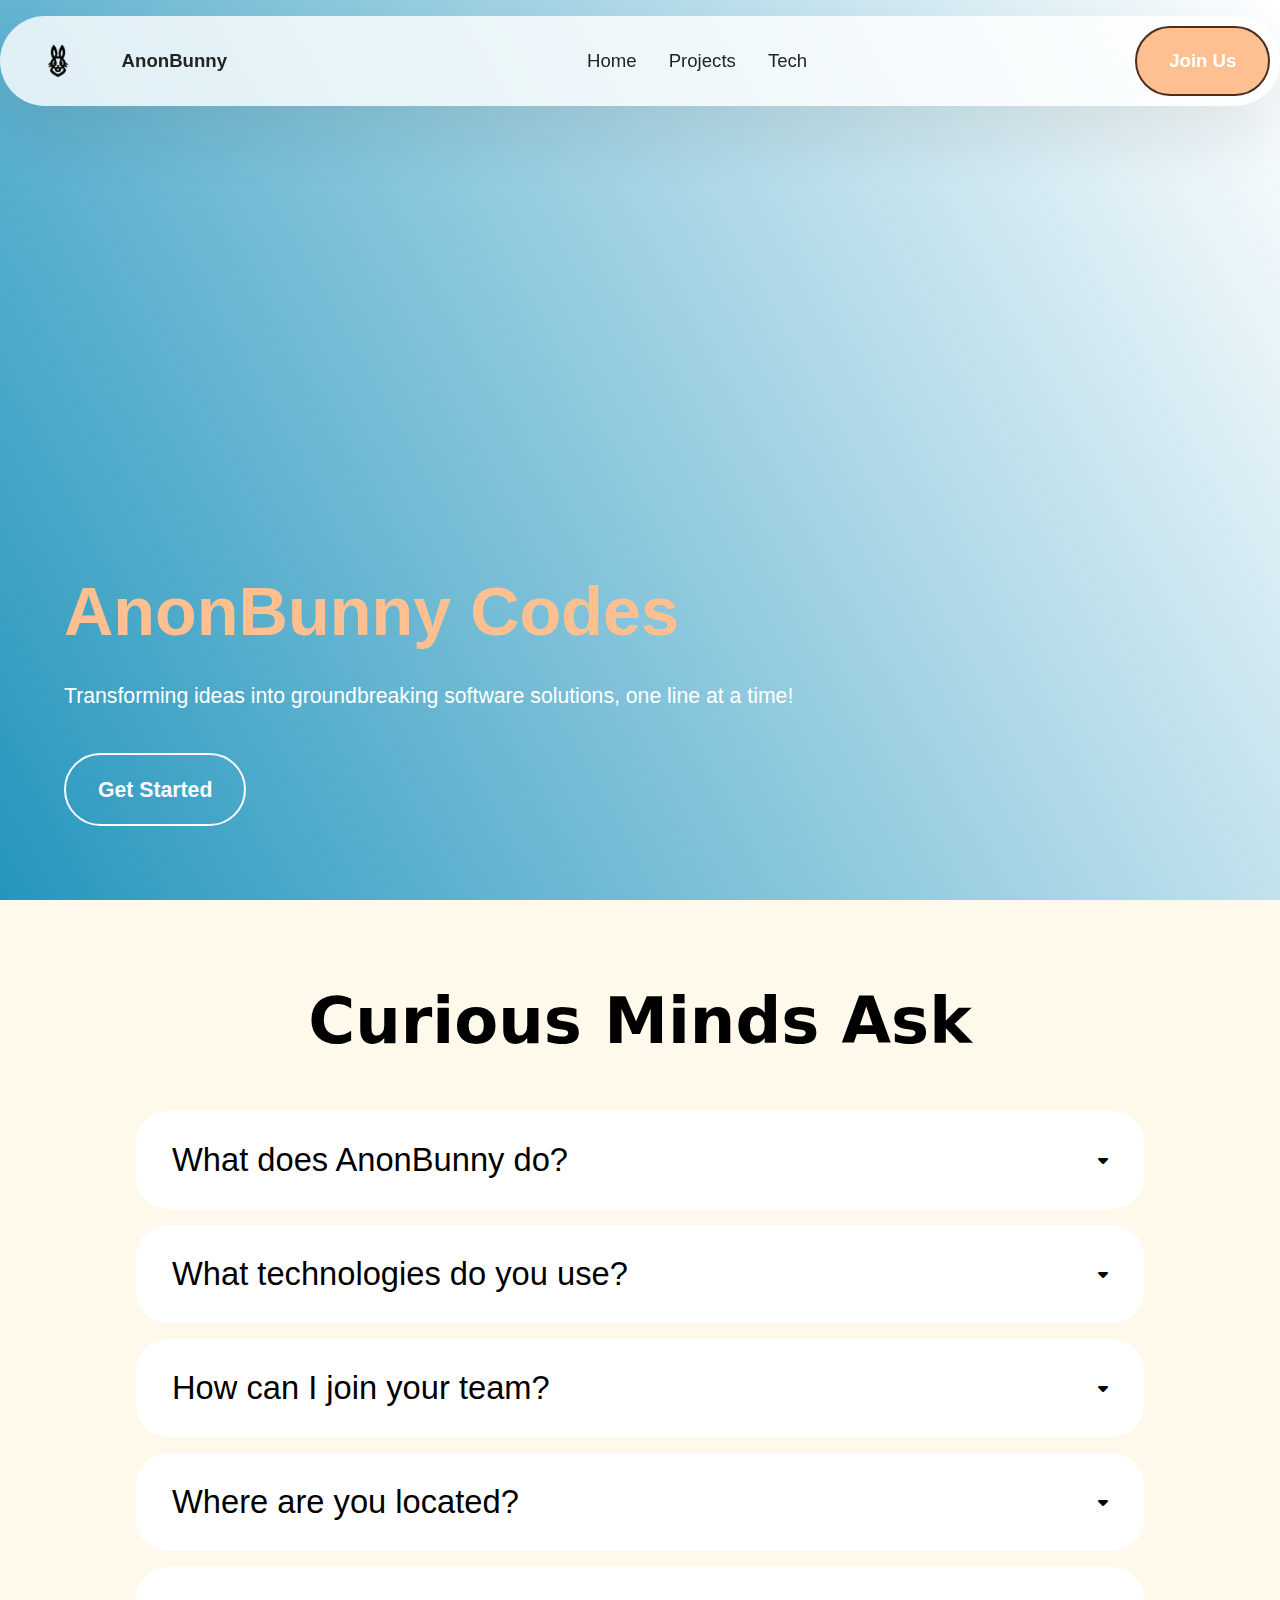
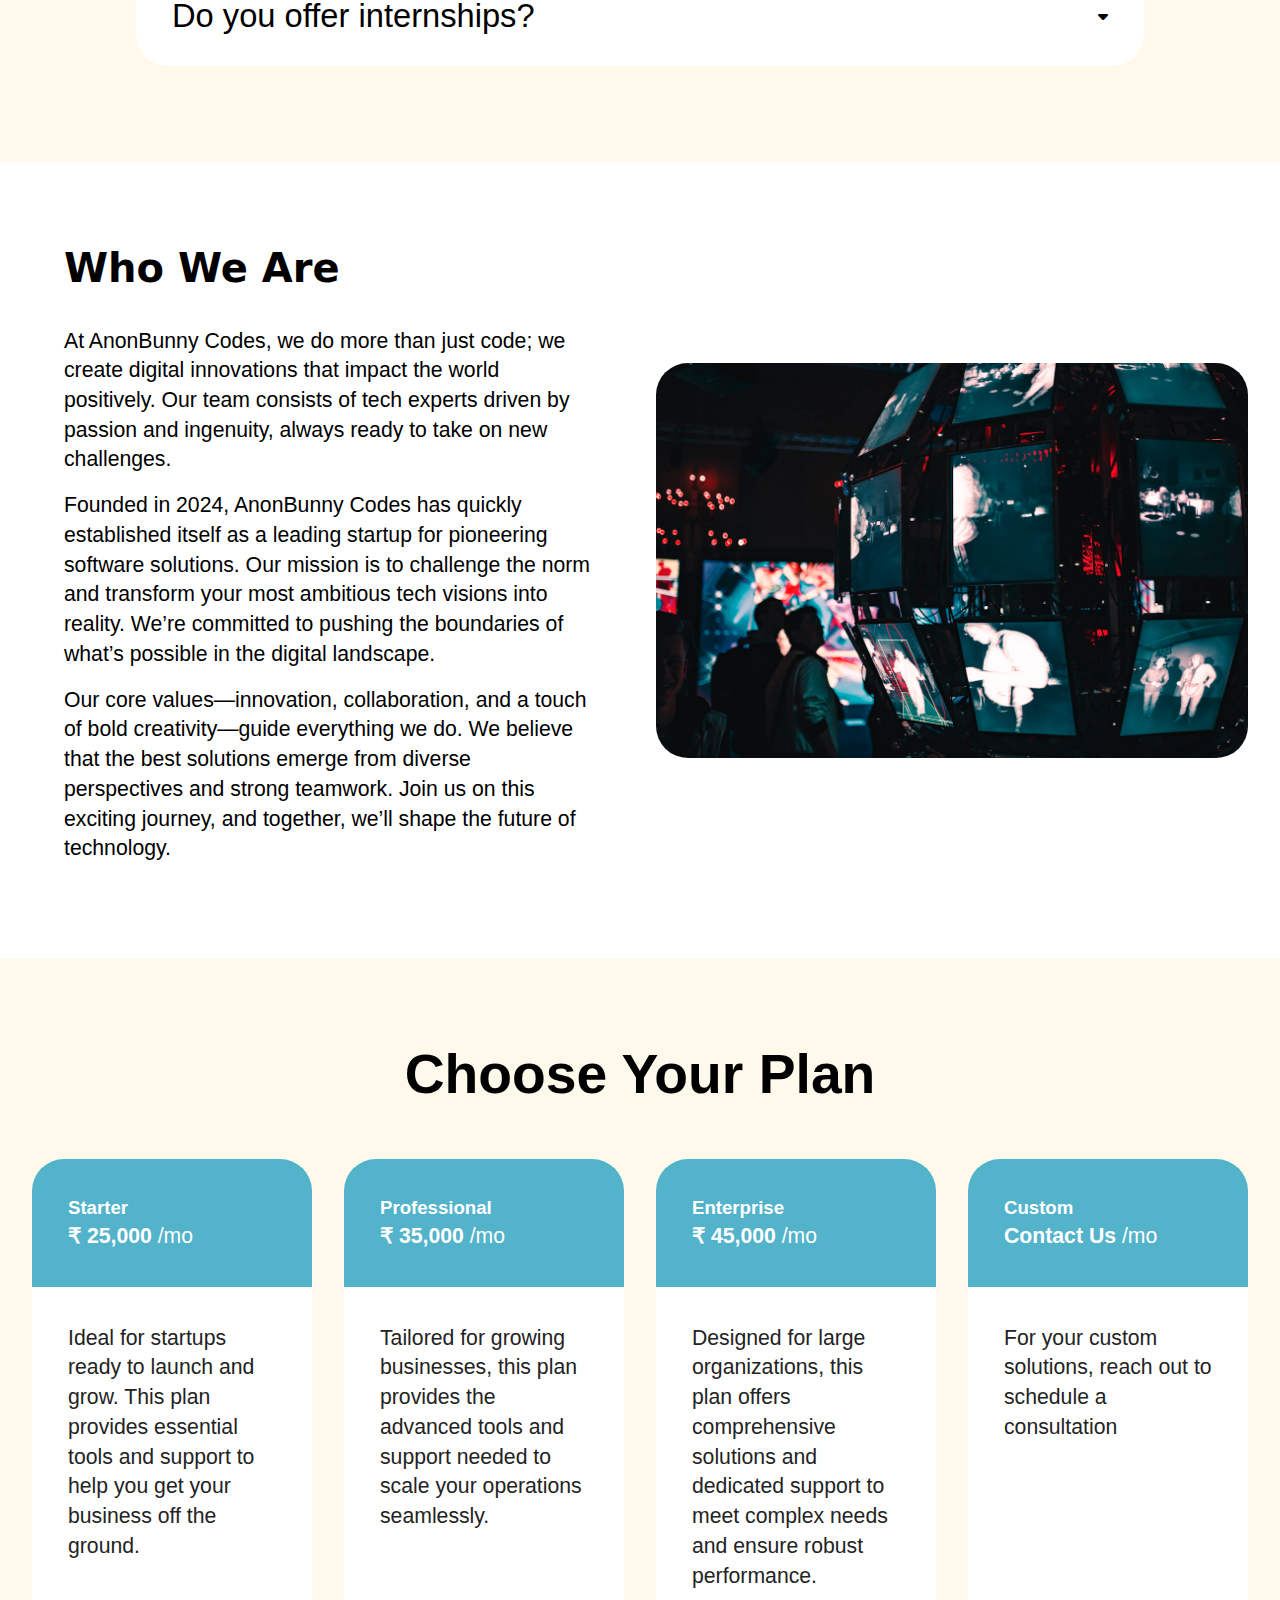
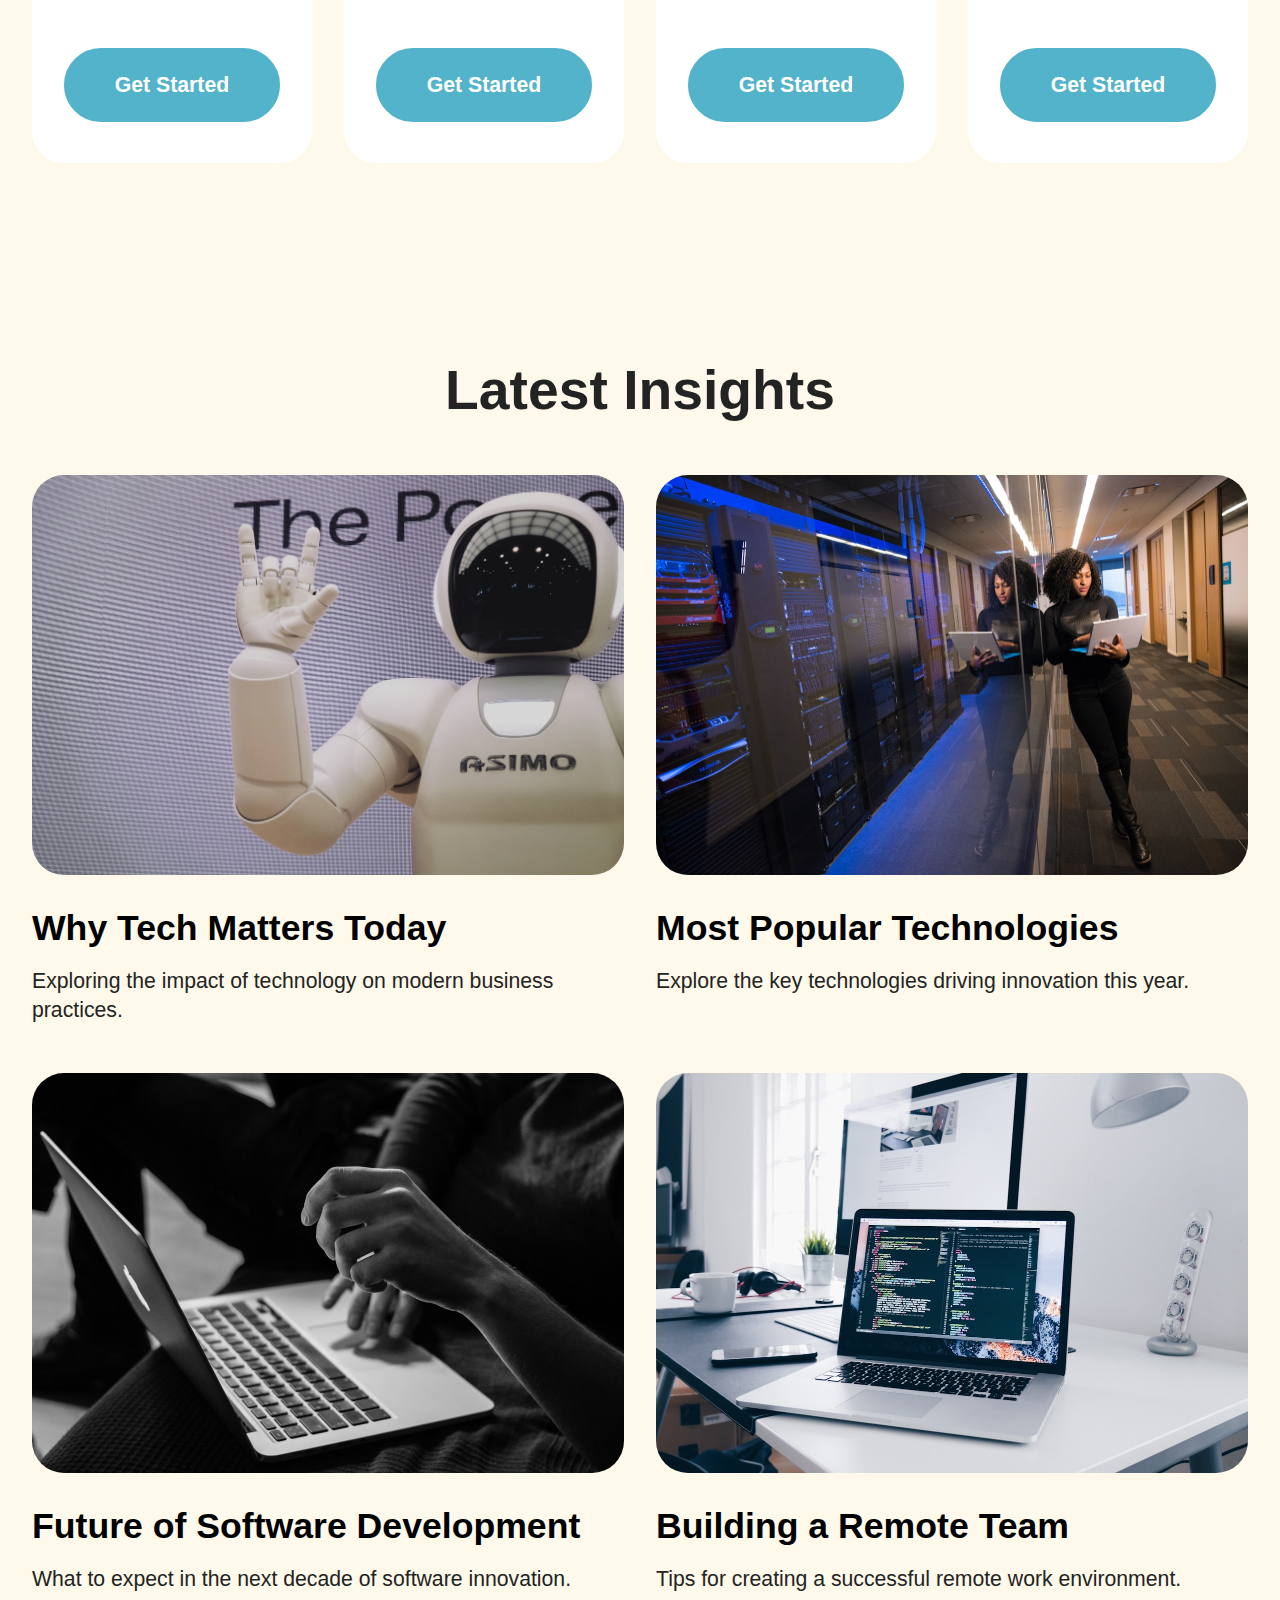
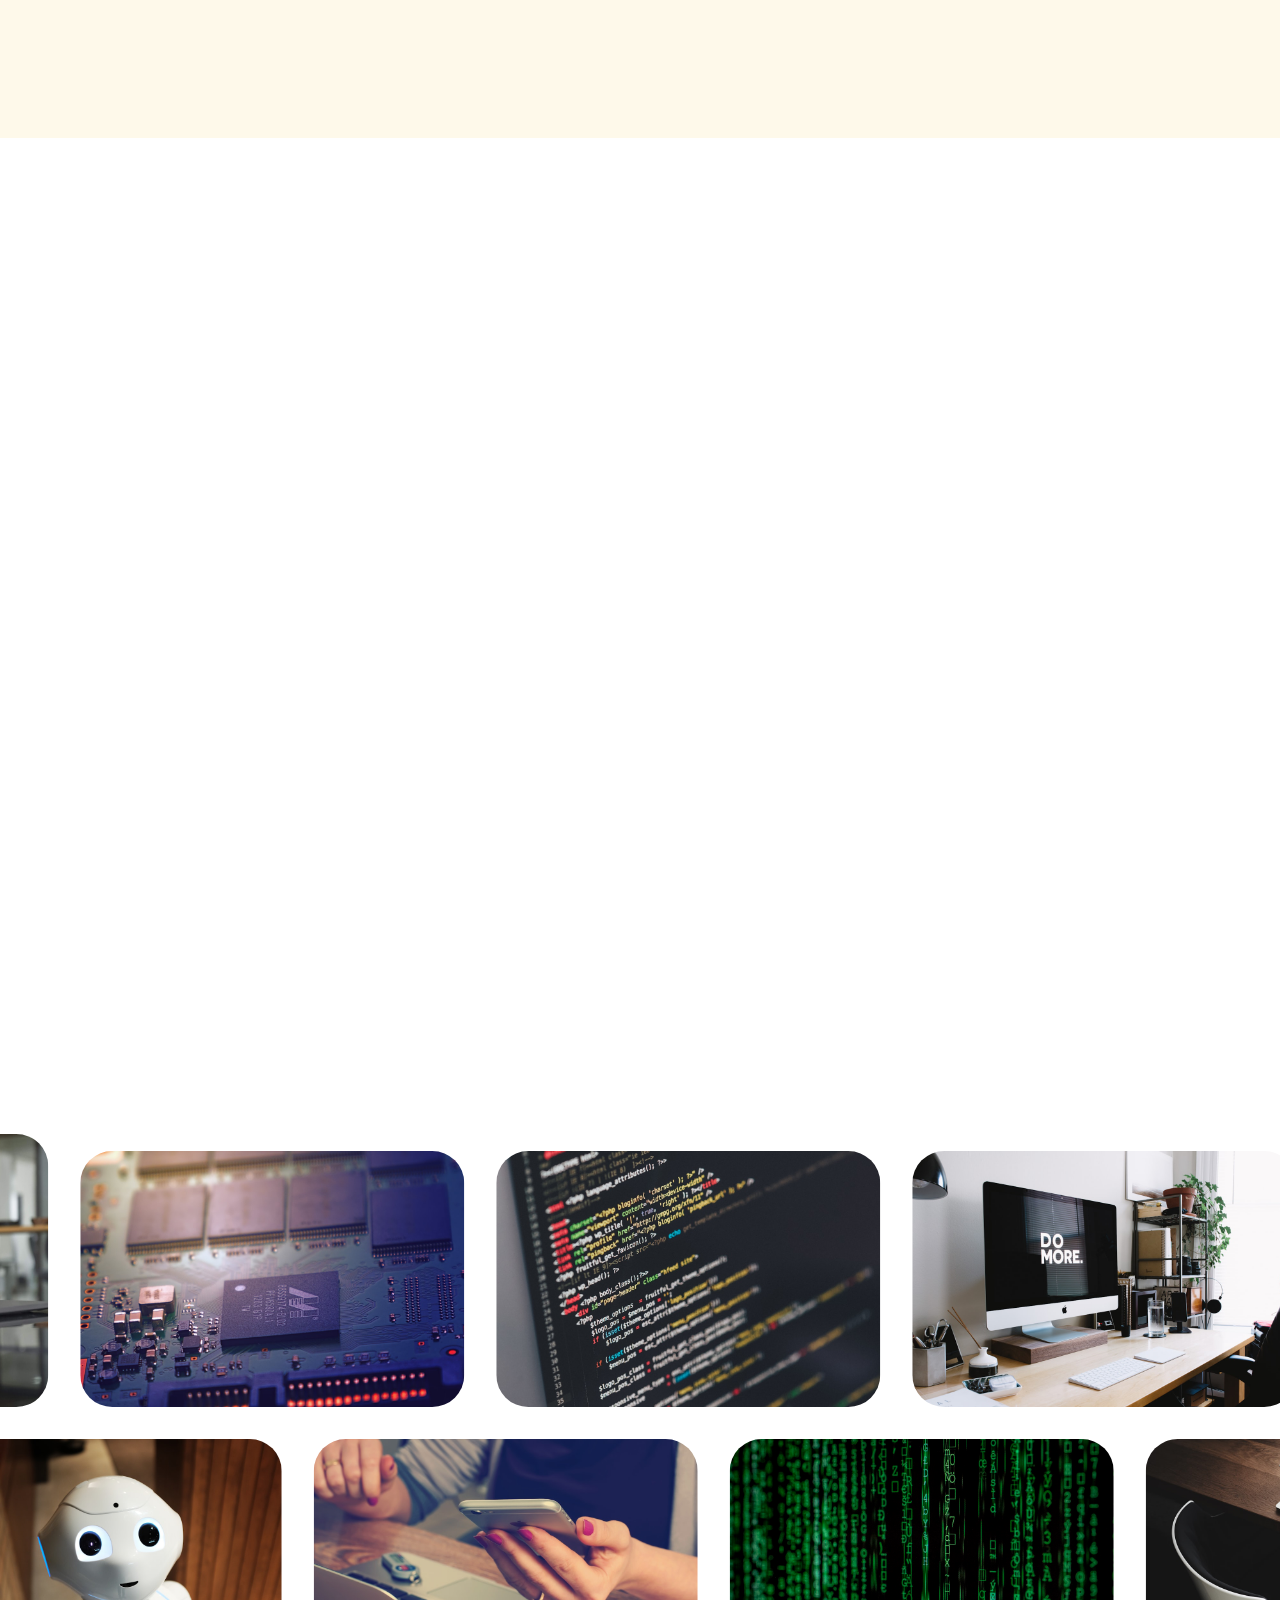
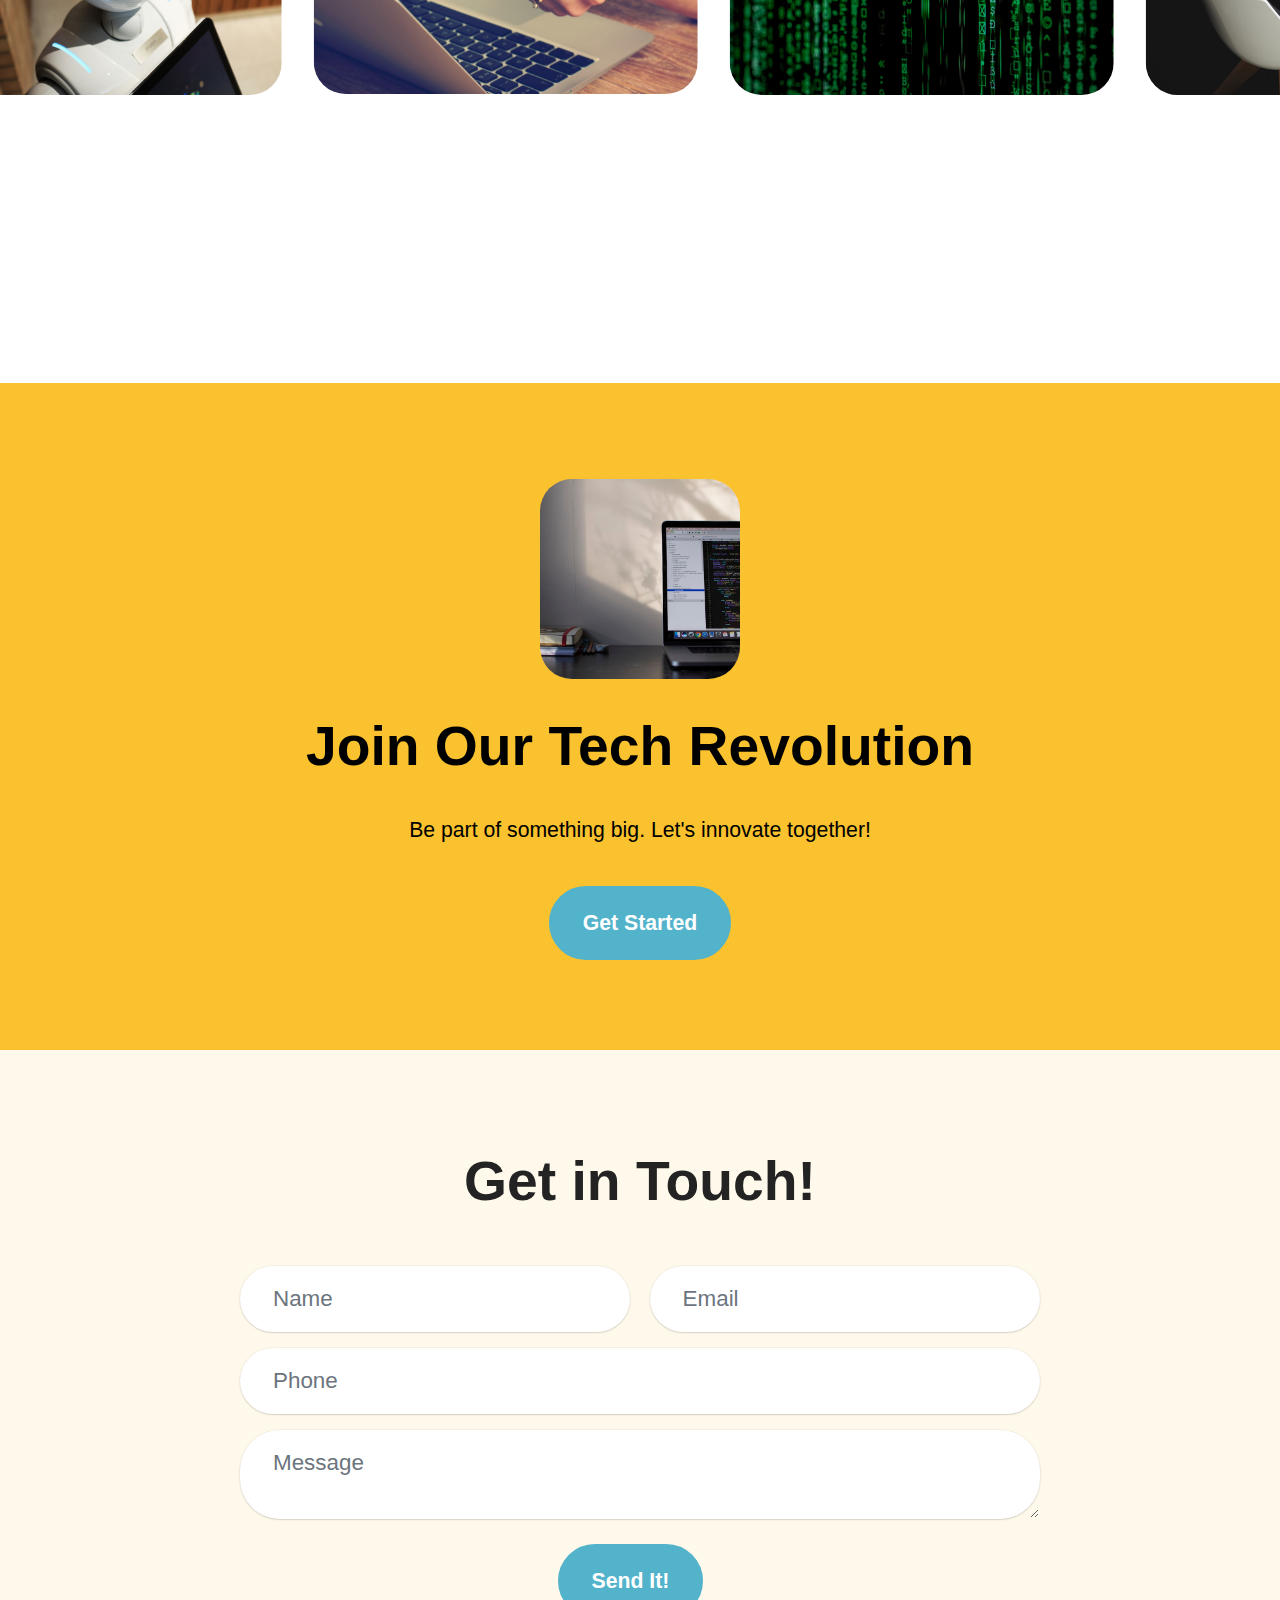
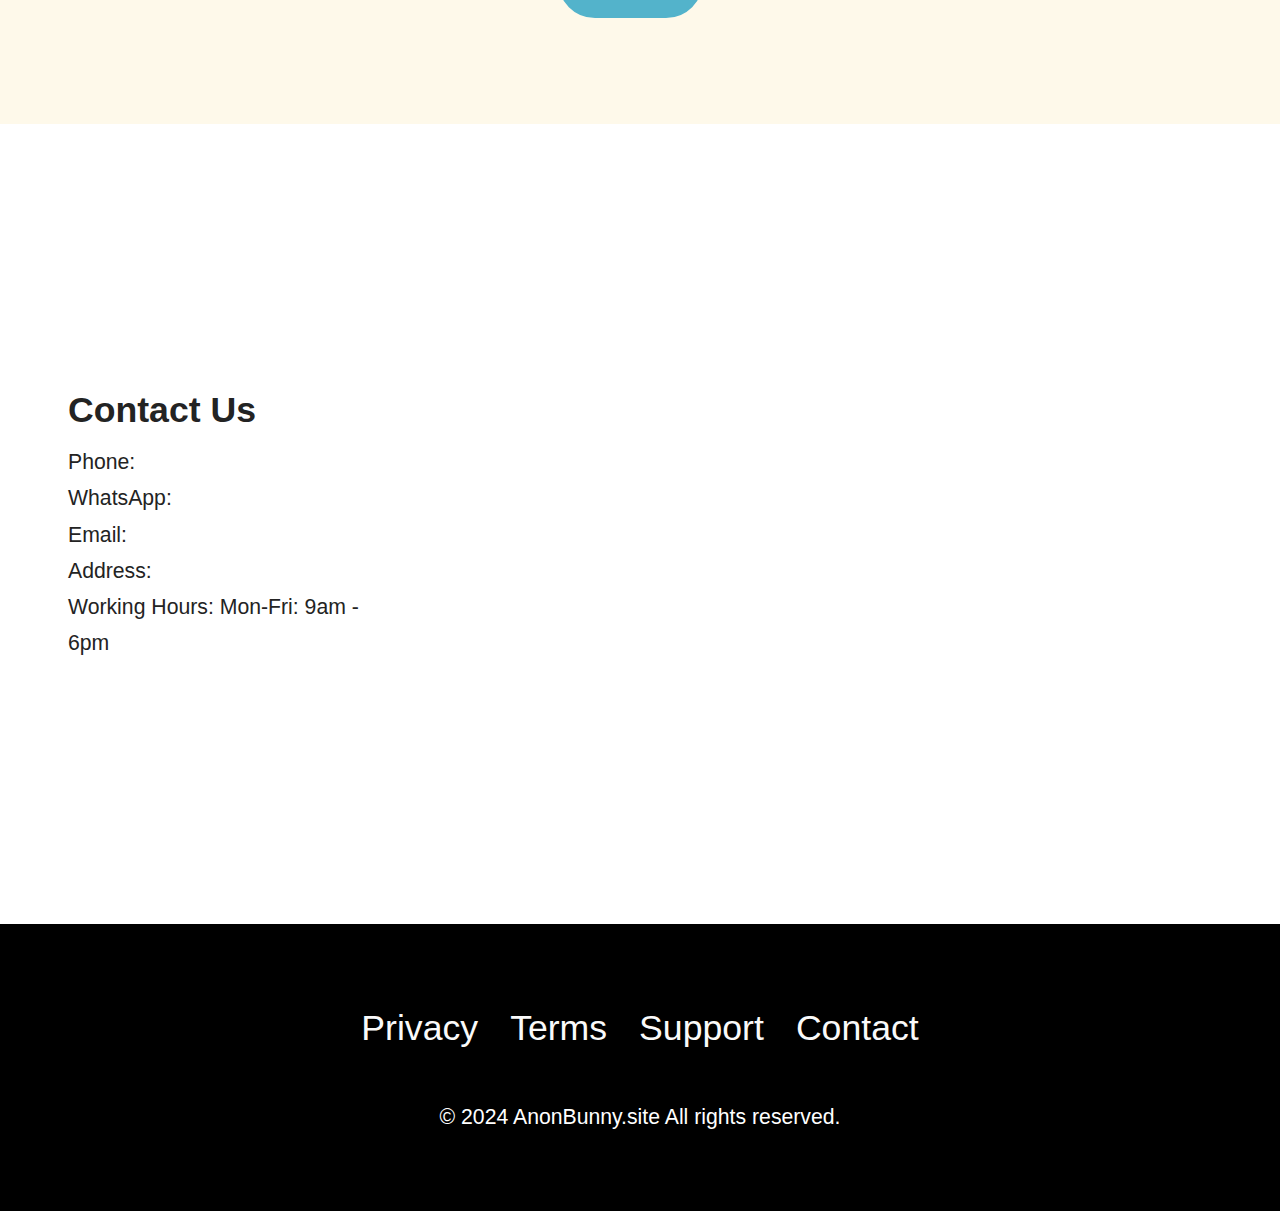
==== index.html @ ded0993d "rm: unwanted resources" ====
<!DOCTYPE html>
<html class="desktop mbr-site-loaded" style=""><head><meta http-equiv="Content-Type" content="text/html; charset=UTF-8">
  
  <meta http-equiv="X-UA-Compatible" content="IE=edge">
  <meta name="viewport" content="width=device-width, initial-scale=1, minimum-scale=1">
  <link rel="apple-touch-icon" sizes="76x76" href="/apple-touch-icon.png">
  <link rel="icon" type="image/png" sizes="32x32" href="/favicon-32x32.png">
  <link rel="icon" type="image/png" sizes="16x16" href="/favicon-16x16.png">
  <link rel="manifest" href="/site.webmanifest">
  <link rel="mask-icon" href="/safari-pinned-tab.svg" color="#5bbad5">
  <meta name="msapplication-TileColor" content="#da532c">
  <meta name="theme-color" content="#ffffff">
  <link rel="manifest" href="/manifest.json">
  <meta name="description" content="AnonBunny Codes delivers cutting-edge software solutions designed for startups and businesses. Our expert team combines technology and project management to drive success and innovation.">
  <title>AnonBunny</title>
  <link rel="stylesheet" href="./anonbunny/mobirise2.css">
  <link rel="stylesheet" href="./anonbunny/bootstrap.min.css">
  <link rel="stylesheet" href="./anonbunny/bootstrap-grid.min.css">
  <link rel="stylesheet" href="./anonbunny/bootstrap-reboot.min.css">
  <link rel="stylesheet" href="./anonbunny/jarallax.css">
  <link rel="stylesheet" href="./anonbunny/style.css">
  <link rel="stylesheet" href="./anonbunny/styles.css">
  <link rel="stylesheet" href="./anonbunny/style(1).css">
  <link rel="stylesheet" href="./anonbunny/css2" as="style" onload="this.onload=null;this;">
  <noscript><link rel="stylesheet" href="https://fonts.googleapis.com/css2?family=Source+Serif+4:wght@400;700&display=swap&display=swap"></noscript>
  <link rel="stylesheet" href="./anonbunny/mbr-additional.css" type="text/css">
  
  
  
  

<style>

.nav-dropdown {
  display: flex !important;
  justify-content: flex-end !important;
}
.navbar-fixed-top {
  top: auto;
}
#mobiriseBanner.container-banner {
  height: 8rem;
  opacity: 1;
  -webkit-animation: 4s linear animationHeight;
  -moz-animation: 4s linear animationHeight;
    -o-animation: 4s linear animationHeight;
       animation: 4s linear animationHeight;
       transition: all  0.5s;
}
#mobiriseBanner.container-banner.container-banner-closing {
  pointer-events: none;
  height: 0;
  opacity: 0;
  -webkit-animation: 0.5s linear animationClosing;
  -moz-animation:  0.5s linear animationClosing;
    -o-animation:  0.5s linear animationClosing;
       animation:  0.5s linear animationClosing;
}
#mobiriseBanner .banner {
  min-height: 8rem;
  position:fixed;
  top: 0;
  left: 0;
  right: 0;
  background: #fff;
  padding: 10px;
  opacity:1;
  -webkit-animation: 4s linear animationBanner;
  -moz-animation: 4s linear animationBanner;
    -o-animation: 4s linear animationBanner;
       animation: 4s linear animationBanner;
  z-index: 1031;
  display: flex;
  flex-direction: column;
  justify-content: center;
}
#mobiriseBanner .banner p {
  overflow: hidden;
  display: -webkit-box;
  -webkit-line-clamp: 4;
  -webkit-box-orient: vertical;
  animation: none;
  visibility: visible;
}
#mobiriseBanner .buy-license {
  text-decoration: underline;
}
#mobiriseBanner .banner .btn {
  margin: 0.3rem 0.5rem;
  animation: none;
  visibility: visible;
}
.navbar.opened {
    z-index: 1032;
}
@-webkit-keyframes animationBanner { 0% { opacity: 0; top: -8rem; } 75% { opacity: 0; top: -8rem; } 100% { opacity: 1; top: 0; } }
@-moz-keyframes animationBanner { 0% { opacity: 0; top: -8rem; } 75% { opacity: 0; top: -8rem; } 100% { opacity: 1; top: 0; } }
@-o-keyframes animationBanner { 0% { opacity: 0; top: -8rem; } 75% { opacity: 0; top: -8rem; } 100% { opacity: 1; top: 0; } }
   @keyframes animationBanner { 0% { opacity: 0; top: -8rem; } 75% { opacity: 0; top: -8rem; } 100% { opacity: 1; top: 0; } }
@-webkit-keyframes animationHeight { 0% { height: 0; } 75% { height: 0; } 100% { height: 8rem; } }
@-moz-keyframes animationHeight { 0% { height: 0; } 75% { height: 0; } 100% { height: 8rem; } }
@-o-keyframes animationHeight { 0% { height: 0; } 75% { height: 0; } 100% { height: 8rem; } }
   @keyframes animationHeight { 0% { height: 0; } 75% { height: 0; } 100% { height: 8rem; } }
   
@-webkit-keyframes animationClosing { 0% { height: 8rem; opacity: 1; } 30% { height: 8rem; opacity: 0.5;} 100% { height: 0; opacity: 0;} }
@-moz-keyframes animationClosing { 0% { height: 8rem; opacity: 1; } 30% { height: 8rem; opacity: 0.5;} 100% { height: 0; opacity: 0;} }
@-o-keyframes animationClosing { 0% { height: 8rem; opacity: 1; } 30% { height: 8rem; opacity: 0.5;} 100% { height: 0; opacity: 0;} }
@keyframes animationClosing { 0% { height: 8rem; opacity: 1; } 30% { height: 8rem; opacity: 0.5;} 100% { height: 0; opacity: 0;} }

@media(max-width: 767px) {
  #mobiriseBanner.container-banner {
    height: 12rem;
  }
  #mobiriseBanner .banner {
    min-height: 12rem;
  }
  @-webkit-keyframes animationBanner { 0% { opacity: 0; top: -12rem; } 75% { opacity: 0; top: -12rem; } 100% { opacity: 1; top: 0; } }
  @-moz-keyframes animationBanner { 0% { opacity: 0; top: -12rem; } 75% { opacity: 0; top: -12rem; } 100% { opacity: 1; top: 0; } }
  @-o-keyframes animationBanner { 0% { opacity: 0; top: -12rem; } 75% { opacity: 0; top: -12rem; } 100% { opacity: 1; top: 0; } }
    @keyframes animationBanner { 0% { opacity: 0; top: -12rem; } 75% { opacity: 0; top: -12rem; } 100% { opacity: 1; top: 0; } }
  @-webkit-keyframes animationHeight { 0% { height: 0; } 75% { height: 0; } 100% { height: 12rem; } }
  @-moz-keyframes animationHeight { 0% { height: 0; } 75% { height: 0; } 100% { height: 12rem; } }
  @-o-keyframes animationHeight { 0% { height: 0; } 75% { height: 0; } 100% { height: 12rem; } }
    @keyframes animationHeight { 0% { height: 0; } 75% { height: 0; } 100% { height: 12rem; } }

  @-webkit-keyframes animationClosing { 0% { height: 12rem; opacity: 1; } 30% { height: 12rem; opacity: 0.5;} 100% { height: 0; opacity: 0;} }
  @-moz-keyframes animationClosing { 0% { height: 12rem; opacity: 1; } 30% { height: 12rem; opacity: 0.5;} 100% { height: 0; opacity: 0;} }
  @-o-keyframes animationClosing { 0% { height: 12rem; opacity: 1; } 30% { height: 12rem; opacity: 0.5;} 100% { height: 0; opacity: 0;} }
  @keyframes animationClosing { 0% { height: 12rem; opacity: 1; } 30% { height: 12rem; opacity: 0.5;} 100% { height: 0; opacity: 0;} }
}
</style>
<style data-jss="" data-meta="MuiDialog">
@media print {
  .MuiDialog-root {
    position: absolute !important;
  }
}
.MuiDialog-scrollPaper {
  display: flex;
  align-items: center;
  justify-content: center;
}
.MuiDialog-scrollBody {
  overflow-x: hidden;
  overflow-y: auto;
  text-align: center;
}
.MuiDialog-scrollBody:after {
  width: 0;
  height: 100%;
  content: "";
  display: inline-block;
  vertical-align: middle;
}
.MuiDialog-container {
  height: 100%;
  outline: 0;
}
@media print {
  .MuiDialog-container {
    height: auto;
  }
}
.MuiDialog-paper {
  margin: 32px;
  position: relative;
  overflow-y: auto;
}
@media print {
  .MuiDialog-paper {
    box-shadow: none;
    overflow-y: visible;
  }
}
.MuiDialog-paperScrollPaper {
  display: flex;
  max-height: calc(100% - 64px);
  flex-direction: column;
}
.MuiDialog-paperScrollBody {
  display: inline-block;
  text-align: left;
  vertical-align: middle;
}
.MuiDialog-paperWidthFalse {
  max-width: calc(100% - 64px);
}
.MuiDialog-paperWidthXs {
  max-width: 444px;
}
@media (max-width:507.95px) {
  .MuiDialog-paperWidthXs.MuiDialog-paperScrollBody {
    max-width: calc(100% - 64px);
  }
}
.MuiDialog-paperWidthSm {
  max-width: 600px;
}
@media (max-width:663.95px) {
  .MuiDialog-paperWidthSm.MuiDialog-paperScrollBody {
    max-width: calc(100% - 64px);
  }
}
.MuiDialog-paperWidthMd {
  max-width: 960px;
}
@media (max-width:1023.95px) {
  .MuiDialog-paperWidthMd.MuiDialog-paperScrollBody {
    max-width: calc(100% - 64px);
  }
}
.MuiDialog-paperWidthLg {
  max-width: 1280px;
}
@media (max-width:1343.95px) {
  .MuiDialog-paperWidthLg.MuiDialog-paperScrollBody {
    max-width: calc(100% - 64px);
  }
}
.MuiDialog-paperWidthXl {
  max-width: 1920px;
}
@media (max-width:1983.95px) {
  .MuiDialog-paperWidthXl.MuiDialog-paperScrollBody {
    max-width: calc(100% - 64px);
  }
}
.MuiDialog-paperFullWidth {
  width: calc(100% - 64px);
}
.MuiDialog-paperFullScreen {
  width: 100%;
  height: 100%;
  margin: 0;
  max-width: 100%;
  max-height: none;
  border-radius: 0;
}
.MuiDialog-paperFullScreen.MuiDialog-paperScrollBody {
  margin: 0;
  max-width: 100%;
}
</style><script type="text/javascript" id="www-widgetapi-script" src="./anonbunny/www-widgetapi.js.download" async=""></script><script async="" src="./anonbunny/iframe_api"></script>
<link rel="stylesheet" href="https://cdnjs.cloudflare.com/ajax/libs/font-awesome/6.0.0-beta3/css/all.min.css">
</head>
<body>
  
  <section data-bs-version="5.1" class="menu menu2 cid-ulrhpO3hOC" once="menu" id="menu-5-ulrhpO3hOC">
	

	<nav class="navbar navbar-dropdown navbar-fixed-top navbar-expand-lg opacityScroll">
		<div class="container">
			<div class="navbar-brand">
				<span class="navbar-logo">
			<img src="./anonbunny/logo/logo.png">
				</span>
				<span class="navbar-caption-wrap"><a class="navbar-caption text-black display-4" href="https://www.anonbunny.site">AnonBunny</a></span>
			</div>
			<button class="navbar-toggler" type="button" data-toggle="collapse" data-bs-toggle="collapse" data-target="#navbarSupportedContent" data-bs-target="#navbarSupportedContent" aria-controls="navbarNavAltMarkup" aria-expanded="false" aria-label="Toggle navigation">
				<div class="hamburger">
					<span></span>
					<span></span>
					<span></span>
					<span></span>
				</div>
			</button>
			<div class="collapse navbar-collapse opacityScroll" id="navbarSupportedContent">
				<ul class="navbar-nav nav-dropdown" data-app-modern-menu="true">
					<li class="nav-item">
						<a class="nav-link link text-black display-4" href="#hero-15-ulrhpO3Rc7">Home</a>
					</li>
          
          <li class="nav-item">
						<a class="nav-link link text-black display-4" href="#project-roure">Projects</a>
					</li>
          <li class="nav-item">
						<a class="nav-link link text-black display-4" aria-expanded="false" href="#tech-route">Tech</a>
					</li>
				</ul>

        <div class="navbar-buttons mbr-section-btn">
					<a class="btn btn-primary display-4" href="#" style="background-color: #ffc091 !important; border-color: #4b2e1e !important;">Join Us</a>
				</div>
				
		</div>
	</nav>
</section>

<section data-bs-version="5.1" class="header18 cid-ulrhpO3Rc7 mbr-fullscreen" id="hero-15-ulrhpO3Rc7"><div class="mbr-background-video-preview" ></div><div style="overflow: hidden; position: absolute; width: 100%; height: 100%; top: 0px; left: 0px;"><div><div class="mbr-video-foreground" style="position: absolute; top: 0px; left: 0px; width: 100%; height: 100%; pointer-events: none; overflow: hidden;"><iframe class="mbr-background-video" id="ytplayer-7715d4" style="margin-top: 0px; max-width: initial; transition-property: opacity; transition-duration: 1000ms; pointer-events: none; position: absolute; top: 0px; left: 0px; width: 100%; height: 100%; transform: scale(1.2);" frameborder="0" allowfullscreen="" allow="accelerometer; autoplay; clipboard-write; encrypted-media; gyroscope; picture-in-picture; web-share" referrerpolicy="strict-origin-when-cross-origin" title="Background technology world loop" width="1536" height="864" ></iframe></div></div></div><div style="overflow: hidden; position: absolute; width: 100%; height: 100%; top: 0px; left: 0px;"><div style="background: rgb(0, 0, 0); inset: 0px;"><div class="mbr-video-foreground" style="position: absolute; top: 0px; left: 0px; width: 100%; height: 100%; pointer-events: none; overflow: hidden;"></div></div></div>
  

  <div class="mbr-overlay" style="background: linear-gradient(61deg, #2596be, #fff);" ></div>
  <div class="container-fluid">
    <div class="row">
      <div class="content-wrap col-12 col-md-12">
        <h1 class="mbr-section-title mbr-fonts-style mbr-white mb-4 display-1">
          <strong>AnonBunny Codes</strong>
        </h1>
        
        <p class="mbr-fonts-style mbr-text mbr-white mb-4 display-7">Transforming ideas into groundbreaking software solutions, one line at a time!</p>
        <div class="mbr-section-btn">
          <a class="btn btn-white-outline display-7" href="#faq-1-ulrhpO4MzM">Get Started</a>
        </div>
      </div>
    </div>
  </div>
</section>

  

 
</section>

<section data-bs-version="5.1" class="list1 cid-ulrhpO4MzM" id="faq-1-ulrhpO4MzM">
    
    
    <div class="container">
        <div class="row justify-content-center">
            <div class="col-12 col-md-12 col-lg-10 m-auto">
                <div class="content">
                    <div class="row justify-content-center mb-5">
                        <div class="col-12 content-head">
                            <div class="mbr-section-head">
                                <h4 class="mbr-section-title mbr-fonts-style align-center mb-0 display-3">
                                    <strong>Curious Minds Ask</strong>
                                </h4>
                                
                            </div>
                        </div>
                    </div>
                    <div id="bootstrap-accordion_3" class="panel-group accordionStyles accordion" role="tablist" aria-multiselectable="true">
                        <div class="card">
                            <div class="card-header" role="tab" id="headingOne">
                                <a role="button" class="panel-title collapsed" data-toggle="collapse" data-bs-toggle="collapse" data-core="" href="#collapse1_3" aria-expanded="false" aria-controls="collapse1">
                                    <h6 class="panel-title-edit mbr-semibold mbr-fonts-style mb-0 display-4" style="font-size: calc(1.6rem + (2.2 - 2) * ((100vw - 18rem) / (48 - 20))); font-weight: 500;">What does AnonBunny do?</h6>
                                    <!-- <span class="sign mbr-iconfont mobi-mbri-arrow-down" id="icon"></span> -->
                                    <i class="fa-solid fa-caret-down" style="color: black;"></i>
                                </a>
                            </div>
                            <div id="collapse1_3" class="panel-collapse noScroll collapse" role="tabpanel" aria-labelledby="headingOne" data-parent="#accordion" data-bs-parent="#bootstrap-accordion_3">
                                <div class="panel-body">
                                    <p class="mbr-fonts-style panel-text display-7">At AnonBunny, we’re passionate about transforming ideas into powerful software that makes a difference. We specialize in developing innovative apps and websites tailored to solve modern challenges, providing cutting-edge solutions for both businesses and individuals. Our mission is to create technology that not only meets specific needs but also elevates the way you live and work.</p>
                                </div>
                            </div>
                        </div>
                        <div class="card">
                            <div class="card-header" role="tab" id="headingOne">
                                <a role="button" class="panel-title collapsed" data-toggle="collapse" data-bs-toggle="collapse" data-core="" href="#collapse3_3" aria-expanded="false" aria-controls="collapse3">
                                    <h6 class="panel-title-edit mbr-semibold mbr-fonts-style mb-0 display-4" style="font-size: calc(1.6rem + (2.2 - 2) * ((100vw - 18rem) / (48 - 20))); font-weight: 500;">What technologies do you use?</h6>
                                    <i class="fa-solid fa-caret-down" style="color: black;"></i>
                                </a>
                            </div>
                            <div id="collapse3_3" class="panel-collapse noScroll collapse" role="tabpanel" aria-labelledby="headingOne" data-parent="#accordion" data-bs-parent="#bootstrap-accordion_3">
                                <div class="panel-body">
                                    <p class="mbr-fonts-style panel-text display-7">We leverage the latest and most powerful tech stacks, including Angular, Java, Python, Node.js, and React Native, to build robust and scalable solutions.</p>
                                </div>
                            </div>
                        </div>
                        <div class="card">
                          <div class="card-header" role="tab" id="headingOne">
                              <a role="button" class="panel-title collapsed" data-toggle="collapse" data-bs-toggle="collapse" data-core="" href="#collapse2_3" aria-expanded="false" aria-controls="collapse2">
                                  <h6 class="panel-title-edit mbr-semibold mbr-fonts-style mb-0 display-4" style="font-size: calc(1.6rem + (2.2 - 2) * ((100vw - 18rem) / (48 - 20))); font-weight: 500;">How can I join your team?</h6>
                                  <i class="fa-solid fa-caret-down" style="color: black;"></i>
                              </a>
                          </div>
                          <div id="collapse2_3" class="panel-collapse noScroll collapse" role="tabpanel" aria-labelledby="headingOne" data-parent="#accordion" data-bs-parent="#bootstrap-accordion_3">
                              <div class="panel-body">
                                  <p class="mbr-fonts-style panel-text display-7">Check our careers page and apply today!</p>
                              </div>
                          </div>
                      </div>
                        <div class="card">
                            <div class="card-header" role="tab" id="headingOne">
                                <a role="button" class="panel-title collapsed" data-toggle="collapse" data-bs-toggle="collapse" data-core="" href="#collapse4_3" aria-expanded="false" aria-controls="collapse4">
                                    <h6 class="panel-title-edit mbr-semibold mbr-fonts-style mb-0 display-4" style="font-size: calc(1.6rem + (2.2 - 2) * ((100vw - 18rem) / (48 - 20))); font-weight: 500;">Where are you located?</h6>
                                    <i class="fa-solid fa-caret-down" style="color: black;"></i>
                                </a>
                            </div>
                            <div id="collapse4_3" class="panel-collapse noScroll collapse" role="tabpanel" aria-labelledby="headingOne" data-parent="#accordion" data-bs-parent="#bootstrap-accordion_3">
                                <div class="panel-body">
                                    <p class="mbr-fonts-style panel-text display-7">Gods own country, baby!</p>
                                </div>
                            </div>
                        </div>
                        <div class="card">
                            <div class="card-header" role="tab" id="headingOne">
                                <a role="button" class="panel-title collapsed" data-toggle="collapse" data-bs-toggle="collapse" data-core="" href="#collapse5_3" aria-expanded="false" aria-controls="collapse5">
                                    <h6 class="panel-title-edit mbr-semibold mbr-fonts-style mb-0 display-4" style="font-size: calc(1.6rem + (2.2 - 2) * ((100vw - 18rem) / (48 - 20))); font-weight: 500;">Do you offer internships?</h6>
                                    <i class="fa-solid fa-caret-down" style="color: black;"></i>
                                </a>
                            </div>
                            <div id="collapse5_3" class="panel-collapse noScroll collapse" role="tabpanel" aria-labelledby="headingOne" data-parent="#accordion" data-bs-parent="#bootstrap-accordion_3">
                                <div class="panel-body">
                                    <p class="mbr-fonts-style panel-text display-7">Absolutely! We love nurturing fresh talent!</p>
                                </div>
                            </div>
                        </div>
                        
                    </div>
                </div>
            </div>
        </div>
    </div>
</section>

<section data-bs-version="5.1" class="article4 cid-ulrhpO4Y2Q" id="about-us-4-ulrhpO4Y2Q">
	

	
	

	<div class="container">
		<div class="row justify-content-center">
			<div class="col-12 col-md-12 col-lg-6 image-wrapper">
				<img class="w-100" src="./anonbunny/photo-1605810230434-7631ac76ec81.jpeg" alt="Mobirise Website Builder">
			</div>
			<div class="col-12 col-md-12 col-lg">
				<div class="text-wrapper align-left">
					<h1 class="mbr-section-title mbr-fonts-style mb-4 display-30">
						<strong>Who We Are</strong>
					</h1>
					<p class="mbr-text mbr-fonts-style mb-3 display-7">At AnonBunny Codes, we do more than just code; we create digital innovations that impact the world positively. Our team consists of tech experts driven by passion and ingenuity, always ready to take on new challenges.</p>

					<p class="mbr-text mbr-fonts-style mb-3 display-7">Founded in 2024, AnonBunny Codes has quickly established itself as a leading startup for pioneering software solutions. Our mission is to challenge the norm and transform your most ambitious tech visions into reality. We’re committed to pushing the boundaries of what’s possible in the digital landscape.</p>
					<p class="mbr-text mbr-fonts-style mb-3 display-7">Our core values—innovation, collaboration, and a touch of bold creativity—guide everything we do. We believe that the best solutions emerge from diverse perspectives and strong teamwork. Join us on this exciting journey, and together, we’ll shape the future of technology.</p>
					
				</div>
			</div>
		</div>
	</div>
</section>



<section data-bs-version="5.1" class="pricing1 cid-ulrhpO5Fo2" id="pricing-cards-1-ulrhpO5Fo2">
    
    
    <div class="container-fluid">
        <div class="row justify-content-center">
            <div class="col-12 content-head">
                <div class="mbr-section-head mb-5">
                    <h4 class="mbr-section-title mbr-fonts-style align-center mb-0 display-2">
                        <strong>Choose Your Plan</strong>
                    </h4>
                    
                </div>
            </div>
        </div>
        <div class="row">
            <div class="item features-without-image col-12 col-md-6 col-lg-3 item-mb active">
                <div class="item-wrapper">
                    <div class="item-head">
                        <h5 class="item-title mbr-fonts-style mb-0 display-4">
                            <strong>Starter</strong>
                        </h5>
                        <h6 class="item-subtitle mbr-fonts-style mt-0 mb-0 display-7">
                            <strong>₹ 25,000 </strong>/mo
                        </h6>
                    </div>
                    <div class="item-content">
                        <p class="mbr-text mbr-fonts-style display-7">Ideal for startups ready to launch and grow. This plan provides essential tools and support to help you get your business off the ground.</p>
                    </div>
                    <div class="mbr-section-btn item-footer">
                        <a class="btn item-btn btn-primary display-7" href="#">Get Started</a>
                    </div>
                </div>
            </div>
            <div class="item features-without-image col-12 col-md-6 col-lg-3 item-mb">
                <div class="item-wrapper">
                    <div class="item-head">
                        <h5 class="item-title mbr-fonts-style mb-0 display-4">
                            <strong>Professional</strong>
                        </h5>
                        <h6 class="item-subtitle mbr-fonts-style mt-0 mb-0 display-7">
                            <strong>₹ 35,000 </strong>/mo
                        </h6>
                    </div>
                    <div class="item-content">
                        <p class="mbr-text mbr-fonts-style display-7">Tailored for growing businesses, this plan provides the advanced tools and support needed to scale your operations seamlessly.</p>
                    </div>
                    <div class="mbr-section-btn item-footer">
                        <a href="#" class="btn item-btn btn-primary display-7">Get Started</a>
                    </div>
                </div>
            </div>

            <div class="item features-without-image col-12 col-md-6 col-lg-3 item-mb">
                <div class="item-wrapper">
                    <div class="item-head">
                        <h5 class="item-title mbr-fonts-style mb-0 display-4">
                            <strong>Enterprise</strong>
                        </h5>
                        <h6 class="item-subtitle mbr-fonts-style mt-0 mb-0 display-7">
                            <strong>₹ 45,000 </strong>/mo
                        </h6>
                    </div>
                    <div class="item-content">
                        <p class="mbr-text mbr-fonts-style display-7">Designed for large organizations, this plan offers comprehensive solutions and dedicated support to meet complex needs and ensure robust performance.</p>
                    </div>
                    <div class="mbr-section-btn item-footer">
                        <a href="#" class="btn item-btn btn-primary display-7">Get Started</a>
                    </div>
                </div>
            </div>

            <div class="item features-without-image col-12 col-md-6 col-lg-3 item-mb">
                <div class="item-wrapper">
                    <div class="item-head">
                        <h5 class="item-title mbr-fonts-style mb-0 display-4">
                            <strong>Custom</strong>
                        </h5>
                        <h6 class="item-subtitle mbr-fonts-style mt-0 mb-0 display-7">
                            <strong>Contact Us </strong>/mo
                        </h6>
                    </div>
                    <div class="item-content">
                        <p class="mbr-text mbr-fonts-style display-7">For your custom solutions, reach out to schedule a consultation</p>
                    </div>
                    <div class="mbr-section-btn item-footer">
                        <a href="#" class="btn item-btn btn-primary display-7">Get Started</a>
                    </div>
                </div>
            </div>
        </div>
    </div>
</section>


<section data-bs-version="5.1" class="news08 cid-ulrhpO5Kd6" id="blog-5-ulrhpO5Kd6">
  
  
  <div class="container" id="project-roure">
    <div class="row justify-content-center mb-5">
      <div class="col-12 content-head">
        <div class="mbr-section-head">
          <h4 class="mbr-section-title mbr-fonts-style align-center mb-0 display-2">
            <strong>Latest Insights</strong>
          </h4>
          
        </div>
      </div>
    </div>
    <div class="row">
      <div class="item features-image col-12 col-md-6 col-lg-6 active">
        <div class="item-wrapper">
          <div class="item-img mb-3">
            <img src="./anonbunny/photo-1535378917042-10a22c95931a.jpeg" alt="Mobirise Website Builder" title="" data-slide-to="0" data-bs-slide-to="0">
          </div>
          <div class="item-content align-left">
            <h5 class="item-title mbr-fonts-style mt-0 mb-3 display-7"></h5>
            <h6 class="item-subtitle mbr-fonts-style mb-3 display-5">
              <strong>Why Tech Matters Today</strong>
            </h6>
            <p class="mbr-text mbr-fonts-style mb-3 display-7">Exploring the impact of technology on modern business practices.</p>
            
          </div>
        </div>
      </div><div class="item features-image col-12 col-md-6 col-lg-6">
        <div class="item-wrapper">
          <div class="item-img mb-3">
            <img src="./anonbunny/photo-1573164713988-8665fc963095.jpeg" alt="Mobirise Website Builder" title="" data-slide-to="1" data-bs-slide-to="1">
          </div>
          <div class="item-content align-left">
            <h5 class="item-title mbr-fonts-style mt-0 mb-3 display-7"></h5>
            <h6 class="item-subtitle mbr-fonts-style mb-3 display-5">
              <strong>Most Popular Technologies</strong>
            </h6>
            <p class="mbr-text mbr-fonts-style mb-3 display-7">Explore the key technologies driving innovation this year.</p>
            
          </div>
        </div>
      </div><div class="item features-image col-12 col-md-6 col-lg-6">
        <div class="item-wrapper">
          <div class="item-img mb-3">
            <img src="./anonbunny/photo-1484807352052-23338990c6c6.jpeg" alt="Mobirise Website Builder" title="" data-slide-to="2" data-bs-slide-to="3">
          </div>
          <div class="item-content align-left">
            <h5 class="item-title mbr-fonts-style mt-0 mb-3 display-7"></h5>
            <h6 class="item-subtitle mbr-fonts-style mb-3 display-5">
              <strong>Future of Software Development</strong>
            </h6>
            <p class="mbr-text mbr-fonts-style mb-3 display-7">What to expect in the next decade of software innovation.</p>
            
          </div>
        </div>
      </div><div class="item features-image col-12 col-md-6 col-lg-6">
        <div class="item-wrapper">
          <div class="item-img mb-3">
            <img src="./anonbunny/photo-1498050108023-c5249f4df085.jpeg" alt="Mobirise Website Builder" title="" data-slide-to="3" data-bs-slide-to="4">
          </div>
          <div class="item-content align-left">
            <h5 class="item-title mbr-fonts-style mt-0 mb-3 display-7"></h5>
            <h6 class="item-subtitle mbr-fonts-style mb-3 display-5">
              <strong>Building a Remote Team</strong>
            </h6>
            <p class="mbr-text mbr-fonts-style mb-3 display-7">Tips for creating a successful remote work environment.</p>
            
          </div>
        </div>
      </div>
    </div>
  </div>
</section>

<section data-bs-version="5.1" class="image02 cid-ulrhpO5vEh mbr-fullscreen mbr-parallax-background" id="image-13-ulrhpO5vEh" style="z-index: 0; background-image: none; position: relative;">
    
    
    <div class="container">
        <div class="row"></div>
    </div>
<div id="jarallax-container-0" style="position: absolute; top: 0px; left: 0px; width: 100%; height: 100%; overflow: hidden; z-index: -100;"><div style="background-position: 50% 50%; background-size: cover; background-repeat: no-repeat; position: absolute; top: 0px; left: 0px; width: 1519.2px; height: 729.76px; overflow: hidden; pointer-events: none; transform-style: preserve-3d; backface-visibility: hidden; will-change: transform, opacity; margin-top: 0.119989px; transform: translate3d(0px, -288.28px, 0px);"></div></div></section>

<section data-bs-version="5.1" class="gallery4 cid-ulrhpO5gKJ" id="gallery-12-ulrhpO5gKJ">
  
  
  <div class="container-fluid gallery-wrapper">
    <div class="row justify-content-center">
      <div class="col-12 content-head">
        
      </div>
    </div>
    <div class="grid-container">
      <div class="grid-container-1" style="transform: translate3d(-1983.72px, 0px, 0px);">
        <div class="grid-item">
          <img src="./anonbunny/photo-1460925895917-afdab827c52f.jpeg" alt="Mobirise Website Builder">
        </div>
        <div class="grid-item">
          <img src="./anonbunny/photo-1505424297051-c3ad50b055ae.jpeg" alt="Mobirise Website Builder">
        </div>
        <div class="grid-item">
          <img src="./anonbunny/photo-1461749280684-dccba630e2f6.jpeg" alt="Mobirise Website Builder">
        </div>
        <div class="grid-item">
          <img src="./anonbunny/photo-1483058712412-4245e9b90334.jpeg" alt="Mobirise Website Builder">
        </div>
      <div class="grid-item">
          <img src="./anonbunny/photo-1460925895917-afdab827c52f.jpeg" alt="Mobirise Website Builder">
        </div><div class="grid-item">
          <img src="./anonbunny/photo-1505424297051-c3ad50b055ae.jpeg" alt="Mobirise Website Builder">
        </div><div class="grid-item">
          <img src="./anonbunny/photo-1461749280684-dccba630e2f6.jpeg" alt="Mobirise Website Builder">
        </div><div class="grid-item">
          <img src="./anonbunny/photo-1483058712412-4245e9b90334.jpeg" alt="Mobirise Website Builder">
        </div></div>
      <div class="grid-container-2" style="transform: translate3d(-86.28px, 0px, 0px);">
        <div class="grid-item">
          <img src="./anonbunny/photo-1485827404703-89b55fcc595e.jpeg" alt="Mobirise Website Builder">
        </div>
        <div class="grid-item">
          <img src="./anonbunny/photo-1423666639041-f56000c27a9a.jpeg" alt="Mobirise Website Builder">
        </div>
        <div class="grid-item">
          <img src="./anonbunny/photo-1526374965328-7f61d4dc18c5.jpeg" alt="Mobirise Website Builder">
        </div>
        <div class="grid-item">
          <img src="./anonbunny/photo-1487017159836-4e23ece2e4cf.jpeg" alt="Mobirise Website Builder">
        </div>
      <div class="grid-item">
          <img src="./anonbunny/photo-1485827404703-89b55fcc595e.jpeg" alt="Mobirise Website Builder">
        </div><div class="grid-item">
          <img src="./anonbunny/photo-1423666639041-f56000c27a9a.jpeg" alt="Mobirise Website Builder">
        </div><div class="grid-item">
          <img src="./anonbunny/photo-1526374965328-7f61d4dc18c5.jpeg" alt="Mobirise Website Builder">
        </div><div class="grid-item">
          <img src="./anonbunny/photo-1487017159836-4e23ece2e4cf.jpeg" alt="Mobirise Website Builder">
        </div></div>
    </div>
  </div>
</section>

<section data-bs-version="5.1" class="gallery10 cid-ulrhpO6wI4" id="features-61-ulrhpO6wI4">
  


 
</section>


<div class="tech-route" id="tech-route">
<section data-bs-version="5.1" class="header12 cid-ulrhpO6QcM" id="call-to-action-8-ulrhpO6QcM">
    

    
    

    <div class="text-center container">
        <div class="row mb-4 justify-content-center">
            <div class="col-12 col-md-4">
                <img src="./anonbunny/photo-1484417894907-623942c8ee29.jpeg" alt="Mobirise Website Builder">
            </div>
        </div>
        <div class="row justify-content-center">
            <div class="col-md-12 content-head">
                <h1 class="mbr-section-title mbr-fonts-style mb-4 display-2">
                    <strong>Join Our Tech Revolution</strong>
                </h1>
                <p class="mbr-text mbr-fonts-style mb-4 display-7">Be part of something big. Let's innovate together!</p>
                <div class="mbr-section-btn mt-4">
                    <a class="btn btn-primary display-7" href="https://www.anonbunny.site">Get Started</a>
                </div>
            </div>
        </div>
    </div>
</section>
</div>



<section data-bs-version="5.1" class="form5 cid-ulrhpO6wj2" id="contact-form-3-ulrhpO6wj2">
    
    
    <div class="container">
        <div class="row justify-content-center">
            <div class="col-12 content-head">
                <div class="mbr-section-head mb-5">
                    <h3 class="mbr-section-title mbr-fonts-style align-center mb-0 display-2">
                        <strong>Get in Touch!</strong>
                    </h3>
                    
                </div>
            </div>
        </div>
        <div class="row justify-content-center">
            <div class="col-lg-8 mx-auto mbr-form" data-form-type="formoid">
                <form action="https://www.anonbunny.site" method="POST" class="mbr-form form-with-styler" data-form-title="Form Name"><input type="hidden" name="email" data-form-email="true" value="x+xywb51M4lzI+t2H2ogXSvpWs6qOsXt32KMFzImjTwszc+/nM+bLqrz54v3UvuVnBKQuDATmmqyuIO3k5uNYnUk7/beN3VurS7YxA9lrfXP3Mf84PT7Q2WlaOyUVHuy">
                    <div class="row">
                        <div hidden="hidden" data-form-alert="" class="alert alert-success col-12">Thanks for filling out the form!</div>
                        <div hidden="hidden" data-form-alert-danger="" class="alert alert-danger col-12">
                            Oops...! some problem!
                        </div>
                    </div>
                    <div class="dragArea row">
                        <div class="col-md col-sm-12 form-group mb-3" data-for="name">
                            <input type="text" name="name" placeholder="Name" data-form-field="name" class="form-control" value="" id="name-contact-form-3-ulrhpO6wj2">
                        </div>
                        <div class="col-md col-sm-12 form-group mb-3" data-for="email">
                            <input type="email" name="email" placeholder="Email" data-form-field="email" class="form-control" value="" id="email-contact-form-3-ulrhpO6wj2">
                        </div>
                        <div class="col-12 form-group mb-3 mb-3" data-for="url">
                            <input type="url" name="url" placeholder="Phone" data-form-field="url" class="form-control" value="" id="url-contact-form-3-ulrhpO6wj2">
                        </div>
                        <div class="col-12 form-group mb-3" data-for="textarea">
                            <textarea name="textarea" placeholder="Message" data-form-field="textarea" class="form-control" id="textarea-contact-form-3-ulrhpO6wj2"></textarea>
                        </div>
                        <div class="col-lg-12 col-md-12 col-sm-12 align-center mbr-section-btn">
                            <button type="submit" class="btn btn-primary display-7">Send It!</button>
                        </div>
                    </div>
                </form>
            </div>
        </div>
    </div>
</section>

<section data-bs-version="5.1" class="contacts4 map1 cid-ulrhpO6uBZ" id="contacts-3-ulrhpO6uBZ">

	

    <div class="main_wrapper">
		<div class="b_wrapper">
			<div class="container-fluid">
				<div class="row justify-content-start">
					<div class="col-md-5 col-lg-4 item-wrapper">
                        <h5 class="cardTitle mbr-fonts-style mb-2 display-5">
                            <strong>Contact Us</strong>
                        </h5>
                        <ul class="list mbr-fonts-style display-7">
                            <li class="mbr-text item-wrap">
                            Phone:                                
                            <a href="" class="text-black"></a></li>

                            <li class="mbr-text item-wrap">WhatsApp: 
                            <a href="" class="text-black"></a></li> 

                            <li class="mbr-text item-wrap">                            
                            Email:
                                               
                            </li>

                            <li class="mbr-text item-wrap">                        
                            Address:
                            
                            </li>

                            <li class="mbr-text item-wrap">
                            Working Hours:
                            Mon-Fri: 9am - 6pm
                            </li>
                        </ul>
					</div>
				</div>
			</div>
		</div>
	</div>
</section>

<section data-bs-version="5.1" class="footer3 cid-ulrhpO7xku" once="footers" id="footer-6-ulrhpO7xku">

        

    

    <div class="container">
        <div class="row">
            <div class="row-links">
                <ul class="header-menu">
                  
                  
                  
                  
                <li class="header-menu-item mbr-fonts-style display-5">
                    <a href="" class="text-white">Privacy</a>
                  </li><li class="header-menu-item mbr-fonts-style display-5">
                    <a href="" class="text-white">Terms</a>
                  </li><li class="header-menu-item mbr-fonts-style display-5">
                    <a href="" class="text-white">Support</a>
                  </li><li class="header-menu-item mbr-fonts-style display-5">
                    <a href="" class="text-white">Contact</a>
                  </li></ul>
              </div>

            
            <div class="col-12 mt-4">
                <p class="mbr-fonts-style copyright display-7">© 2024 AnonBunny.site  All rights reserved.</p>
            </div>
        </div>
    </div>
</section>


  <script src="./anonbunny/jquery.min.js.download"></script>
  <script src="./anonbunny/bootstrap.bundle.min.js.download"></script>
  <script src="./anonbunny/jarallax.js.download"></script>
  <script src="./anonbunny/smooth-scroll.js.download"></script>
  <script src="./anonbunny/index.js.download"></script>
  <script src="./anonbunny/navbar-dropdown.js.download"></script>
  <script src="./anonbunny/player.js.download"></script>
  <script src="./anonbunny/mbr-switch-arrow.js.download"></script>
  <script src="./anonbunny/scroll-gallery.js.download"></script>
  <script src="./anonbunny/script.js.download"></script>
  <script src="./anonbunny/formoid.min.js.download"></script>
  
  
  

<div id="427DB89C-64FD-5521-8F8D-9AB193DFB8E2"></div></body><style>
@media print {
  #simplify-jobs-container {
    display: none;
  }
}
</style><div id="simplify-jobs-container" style="position: absolute; top: 0px; left: 0px; width: 0px; height: 0px; overflow: visible; z-index: 2147483647;"></div><script id="simplify-jobs-page-script" src="chrome-extension://pbanhockgagggenencehbnadejlgchfc/js/pageScript.bundle.js"></script></html>
---- anonbunny/mobirise2.css ----
@font-face {
  font-family: 'Moririse2';
  font-display: swap;
  src:  url('mobirise2.eot?f2bix4');
  src:  url('mobirise2.eot?f2bix4#iefix') format('embedded-opentype'),
    url('mobirise2.ttf?f2bix4') format('truetype'),
    url('mobirise2.woff?f2bix4') format('woff'),
    url('mobirise2.svg?f2bix4#mobirise2') format('svg');
  font-weight: normal;
  font-style: normal;
}

[class^="mobi-"], [class*=" mobi-"] {
  /* use !important to prevent issues with browser extensions that change fonts */
  font-family: 'Moririse2' !important;
  speak: none;
  font-style: normal;
  font-weight: normal;
  font-variant: normal;
  text-transform: none;
  line-height: 1;

  /* Better Font Rendering =========== */
  -webkit-font-smoothing: antialiased;
  -moz-osx-font-smoothing: grayscale;
}

.mobi-mbri-add-submenu:before {
  content: "\e900";
}
.mobi-mbri-alert:before {
  content: "\e901";
}
.mobi-mbri-align-center:before {
  content: "\e902";
}
.mobi-mbri-align-justify:before {
  content: "\e903";
}
.mobi-mbri-align-left:before {
  content: "\e904";
}
.mobi-mbri-align-right:before {
  content: "\e905";
}
.mobi-mbri-android:before {
  content: "\e906";
}
.mobi-mbri-apple:before {
  content: "\e907";
}
.mobi-mbri-arrow-down:before {
  content: "\e908";
}
.mobi-mbri-arrow-next:before {
  content: "\e909";
}
.mobi-mbri-arrow-prev:before {
  content: "\e90a";
}
.mobi-mbri-arrow-up:before {
  content: "\e90b";
}
.mobi-mbri-bold:before {
  content: "\e90c";
}
.mobi-mbri-bookmark:before {
  content: "\e90d";
}
.mobi-mbri-bootstrap:before {
  content: "\e90e";
}
.mobi-mbri-briefcase:before {
  content: "\e90f";
}
.mobi-mbri-browse:before {
  content: "\e910";
}
.mobi-mbri-bulleted-list:before {
  content: "\e911";
}
.mobi-mbri-calendar:before {
  content: "\e912";
}
.mobi-mbri-camera:before {
  content: "\e913";
}
.mobi-mbri-cart-add:before {
  content: "\e914";
}
.mobi-mbri-cart-full:before {
  content: "\e915";
}
.mobi-mbri-cash:before {
  content: "\e916";
}
.mobi-mbri-change-style:before {
  content: "\e917";
}
.mobi-mbri-chat:before {
  content: "\e918";
}
.mobi-mbri-clock:before {
  content: "\e919";
}
.mobi-mbri-close:before {
  content: "\e91a";
}
.mobi-mbri-cloud:before {
  content: "\e91b";
}
.mobi-mbri-code:before {
  content: "\e91c";
}
.mobi-mbri-contact-form:before {
  content: "\e91d";
}
.mobi-mbri-credit-card:before {
  content: "\e91e";
}
.mobi-mbri-cursor-click:before {
  content: "\e91f";
}
.mobi-mbri-cust-feedback:before {
  content: "\e920";
}
.mobi-mbri-database:before {
  content: "\e921";
}
.mobi-mbri-delivery:before {
  content: "\e922";
}
.mobi-mbri-desktop:before {
  content: "\e923";
}
.mobi-mbri-devices:before {
  content: "\e924";
}
.mobi-mbri-down:before {
  content: "\e925";
}
.mobi-mbri-download-2:before {
  content: "\e926";
}
.mobi-mbri-download:before {
  content: "\e927";
}
.mobi-mbri-drag-n-drop-2:before {
  content: "\e928";
}
.mobi-mbri-drag-n-drop:before {
  content: "\e929";
}
.mobi-mbri-edit-2:before {
  content: "\e92a";
}
.mobi-mbri-edit:before {
  content: "\e92b";
}
.mobi-mbri-error:before {
  content: "\e92c";
}
.mobi-mbri-extension:before {
  content: "\e92d";
}
.mobi-mbri-features:before {
  content: "\e92e";
}
.mobi-mbri-file:before {
  content: "\e92f";
}
.mobi-mbri-flag:before {
  content: "\e930";
}
.mobi-mbri-folder:before {
  content: "\e931";
}
.mobi-mbri-gift:before {
  content: "\e932";
}
.mobi-mbri-github:before {
  content: "\e933";
}
.mobi-mbri-globe-2:before {
  content: "\e934";
}
.mobi-mbri-globe:before {
  content: "\e935";
}
.mobi-mbri-growing-chart:before {
  content: "\e936";
}
.mobi-mbri-hearth:before {
  content: "\e937";
}
.mobi-mbri-help:before {
  content: "\e938";
}
.mobi-mbri-home:before {
  content: "\e939";
}
.mobi-mbri-hot-cup:before {
  content: "\e93a";
}
.mobi-mbri-idea:before {
  content: "\e93b";
}
.mobi-mbri-image-gallery:before {
  content: "\e93c";
}
.mobi-mbri-image-slider:before {
  content: "\e93d";
}
.mobi-mbri-info:before {
  content: "\e93e";
}
.mobi-mbri-italic:before {
  content: "\e93f";
}
.mobi-mbri-key:before {
  content: "\e940";
}
.mobi-mbri-laptop:before {
  content: "\e941";
}
.mobi-mbri-layers:before {
  content: "\e942";
}
.mobi-mbri-left-right:before {
  content: "\e943";
}
.mobi-mbri-left:before {
  content: "\e944";
}
.mobi-mbri-letter:before {
  content: "\e945";
}
.mobi-mbri-like:before {
  content: "\e946";
}
.mobi-mbri-link:before {
  content: "\e947";
}
.mobi-mbri-lock:before {
  content: "\e948";
}
.mobi-mbri-login:before {
  content: "\e949";
}
.mobi-mbri-logout:before {
  content: "\e94a";
}
.mobi-mbri-magic-stick:before {
  content: "\e94b";
}
.mobi-mbri-map-pin:before {
  content: "\e94c";
}
.mobi-mbri-menu:before {
  content: "\e94d";
}
.mobi-mbri-mobile-2:before {
  content: "\e94e";
}
.mobi-mbri-mobile-horizontal:before {
  content: "\e94f";
}
.mobi-mbri-mobile:before {
  content: "\e950";
}
.mobi-mbri-mobirise:before {
  content: "\e951";
}
.mobi-mbri-more-horizontal:before {
  content: "\e952";
}
.mobi-mbri-more-vertical:before {
  content: "\e953";
}
.mobi-mbri-music:before {
  content: "\e954";
}
.mobi-mbri-new-file:before {
  content: "\e955";
}
.mobi-mbri-numbered-list:before {
  content: "\e956";
}
.mobi-mbri-opened-folder:before {
  content: "\e957";
}
.mobi-mbri-pages:before {
  content: "\e958";
}
.mobi-mbri-paper-plane:before {
  content: "\e959";
}
.mobi-mbri-paperclip:before {
  content: "\e95a";
}
.mobi-mbri-phone:before {
  content: "\e95b";
}
.mobi-mbri-photo:before {
  content: "\e95c";
}
.mobi-mbri-photos:before {
  content: "\e95d";
}
.mobi-mbri-pin:before {
  content: "\e95e";
}
.mobi-mbri-play:before {
  content: "\e95f";
}
.mobi-mbri-plus:before {
  content: "\e960";
}
.mobi-mbri-preview:before {
  content: "\e961";
}
.mobi-mbri-print:before {
  content: "\e962";
}
.mobi-mbri-protect:before {
  content: "\e963";
}
.mobi-mbri-question:before {
  content: "\e964";
}
.mobi-mbri-quote-left:before {
  content: "\e965";
}
.mobi-mbri-quote-right:before {
  content: "\e966";
}
.mobi-mbri-redo:before {
  content: "\e967";
}
.mobi-mbri-refresh:before {
  content: "\e968";
}
.mobi-mbri-responsive-2:before {
  content: "\e969";
}
.mobi-mbri-responsive:before {
  content: "\e96a";
}
.mobi-mbri-right:before {
  content: "\e96b";
}
.mobi-mbri-rocket:before {
  content: "\e96c";
}
.mobi-mbri-sad-face:before {
  content: "\e96d";
}
.mobi-mbri-sale:before {
  content: "\e96e";
}
.mobi-mbri-save:before {
  content: "\e96f";
}
.mobi-mbri-search:before {
  content: "\e970";
}
.mobi-mbri-setting-2:before {
  content: "\e971";
}
.mobi-mbri-setting-3:before {
  content: "\e972";
}
.mobi-mbri-setting:before {
  content: "\e973";
}
.mobi-mbri-share:before {
  content: "\e974";
}
.mobi-mbri-shopping-bag:before {
  content: "\e975";
}
.mobi-mbri-shopping-basket:before {
  content: "\e976";
}
.mobi-mbri-shopping-cart:before {
  content: "\e977";
}
.mobi-mbri-sites:before {
  content: "\e978";
}
.mobi-mbri-smile-face:before {
  content: "\e979";
}
.mobi-mbri-speed:before {
  content: "\e97a";
}
.mobi-mbri-star:before {
  content: "\e97b";
}
.mobi-mbri-success:before {
  content: "\e97c";
}
.mobi-mbri-sun:before {
  content: "\e97d";
}
.mobi-mbri-sun2:before {
  content: "\e97e";
}
.mobi-mbri-tablet-vertical:before {
  content: "\e97f";
}
.mobi-mbri-tablet:before {
  content: "\e980";
}
.mobi-mbri-target:before {
  content: "\e981";
}
.mobi-mbri-timer:before {
  content: "\e982";
}
.mobi-mbri-to-ftp:before {
  content: "\e983";
}
.mobi-mbri-to-local-drive:before {
  content: "\e984";
}
.mobi-mbri-touch-swipe:before {
  content: "\e985";
}
.mobi-mbri-touch:before {
  content: "\e986";
}
.mobi-mbri-trash:before {
  content: "\e987";
}
.mobi-mbri-underline:before {
  content: "\e988";
}
.mobi-mbri-undo:before {
  content: "\e989";
}
.mobi-mbri-unlink:before {
  content: "\e98a";
}
.mobi-mbri-unlock:before {
  content: "\e98b";
}
.mobi-mbri-up-down:before {
  content: "\e98c";
}
.mobi-mbri-up:before {
  content: "\e98d";
}
.mobi-mbri-update:before {
  content: "\e98e";
}
.mobi-mbri-upload-2:before {
  content: "\e98f";
}
.mobi-mbri-upload:before {
  content: "\e990";
}
.mobi-mbri-user-2:before {
  content: "\e991";
}
.mobi-mbri-user:before {
  content: "\e992";
}
.mobi-mbri-users:before {
  content: "\e993";
}
.mobi-mbri-video-play:before {
  content: "\e994";
}
.mobi-mbri-video:before {
  content: "\e995";
}
.mobi-mbri-watch:before {
  content: "\e996";
}
.mobi-mbri-website-theme-2:before {
  content: "\e997";
}
.mobi-mbri-website-theme:before {
  content: "\e998";
}
.mobi-mbri-wifi:before {
  content: "\e999";
}
.mobi-mbri-windows:before {
  content: "\e99a";
}
.mobi-mbri-zoom-in:before {
  content: "\e99b";
}
.mobi-mbri-zoom-out:before {
  content: "\e99c";
}
---- anonbunny/jarallax.css ----
.jarallax {
    position: relative;
    z-index: 0;
}
.jarallax > .jarallax-img {
    position: absolute;
    object-fit: cover;
    /* support for plugin https://github.com/bfred-it/object-fit-images */
    font-family: 'object-fit: cover;';
    top: 0;
    left: 0;
    width: 100%;
    height: 100%;
    z-index: -1;
}
---- anonbunny/style.css ----
.navbar-dropdown {
  left: 0;
  padding: 0;
  position: absolute;
  right: 0;
  top: 0;
  transition: all 0.45s ease;
  z-index: 1030;
  background: #282828; }
  .navbar-dropdown .navbar-logo {
    margin-right: 0.8rem;
    transition: margin 0.3s ease-in-out;
    vertical-align: middle; }
    .navbar-dropdown .navbar-logo img {
      height: 3.125rem;
      transition: all 0.3s ease-in-out; }
    .navbar-dropdown .navbar-logo.mbr-iconfont {
      font-size: 3.125rem;
      line-height: 3.125rem; }
  .navbar-dropdown .navbar-caption {
    font-weight: 700;
    white-space: normal;
    vertical-align: -4px;
    line-height: 3.125rem !important; }
    .navbar-dropdown .navbar-caption, .navbar-dropdown .navbar-caption:hover {
      color: inherit;
      text-decoration: none; }
  .navbar-dropdown .mbr-iconfont + .navbar-caption {
    vertical-align: -1px; }
  .navbar-dropdown.navbar-fixed-top {
    position: fixed; }
  .navbar-dropdown .navbar-brand span {
    vertical-align: -4px; }
  .navbar-dropdown.bg-color.transparent {
    background: none; }
  .navbar-dropdown.navbar-short .navbar-brand {
    padding: 0.625rem 0; }
    .navbar-dropdown.navbar-short .navbar-brand span {
      vertical-align: -1px; }
  .navbar-dropdown.navbar-short .navbar-caption {
    line-height: 2.375rem !important;
    vertical-align: -2px; }
  .navbar-dropdown.navbar-short .navbar-logo {
    margin-right: 0.5rem; }
    .navbar-dropdown.navbar-short .navbar-logo img {
      height: 2.375rem; }
    .navbar-dropdown.navbar-short .navbar-logo.mbr-iconfont {
      font-size: 2.375rem;
      line-height: 2.375rem; }
  .navbar-dropdown.navbar-short .mbr-table-cell {
    height: 3.625rem; }
  .navbar-dropdown .navbar-close {
    left: 0.6875rem;
    position: fixed;
    top: 0.75rem;
    z-index: 1000; }
  .navbar-dropdown .hamburger-icon {
    content: "";
    display: inline-block;
    vertical-align: middle;
    width: 16px;
    -webkit-box-shadow: 0 -6px 0 1px #282828,0 0 0 1px #282828,0 6px 0 1px #282828;
    -moz-box-shadow: 0 -6px 0 1px #282828,0 0 0 1px #282828,0 6px 0 1px #282828;
    box-shadow: 0 -6px 0 1px #282828,0 0 0 1px #282828,0 6px 0 1px #282828; }

.dropdown-menu .dropdown-toggle[data-toggle="dropdown-submenu"]::after {
  border-bottom: 0.35em solid transparent;
  border-left: 0.35em solid;
  border-right: 0;
  border-top: 0.35em solid transparent;
  margin-left: 0.3rem; }

.dropdown-menu .dropdown-item:focus {
  outline: 0; }

.nav-dropdown {
  font-size: 0.75rem;
  font-weight: 500;
  height: auto !important; }
  .nav-dropdown .nav-btn {
    padding-left: 1rem; }
  .nav-dropdown .link {
    margin: .667em 1.667em;
    font-weight: 500;
    padding: 0;
    transition: color .2s ease-in-out; }
    .nav-dropdown .link.dropdown-toggle {
      margin-right: 2.583em; }
      .nav-dropdown .link.dropdown-toggle::after {
        margin-left: .25rem;
        border-top: 0.35em solid;
        border-right: 0.35em solid transparent;
        border-left: 0.35em solid transparent;
        border-bottom: 0; }
      .nav-dropdown .link.dropdown-toggle[aria-expanded="true"] {
        margin: 0;
        padding: 0.667em 3.263em  0.667em 1.667em; }
  .nav-dropdown .link::after,
  .nav-dropdown .dropdown-item::after {
    color: inherit; }
  .nav-dropdown .btn {
    font-size: 0.75rem;
    font-weight: 700;
    letter-spacing: 0;
    margin-bottom: 0;
    padding-left: 1.25rem;
    padding-right: 1.25rem; }
  .nav-dropdown .dropdown-menu {
    border-radius: 0;
    border: 0;
    left: 0;
    margin: 0;
    padding-bottom: 1.25rem;
    padding-top: 1.25rem;
    position: relative; }
  .nav-dropdown .dropdown-submenu {
    margin-left: 0.125rem;
    top: 0; }
  .nav-dropdown .dropdown-item {
    font-weight: 500;
    line-height: 2;
    padding: 0.3846em 4.615em 0.3846em 1.5385em;
    position: relative;
    transition: color .2s ease-in-out, background-color .2s ease-in-out; }
    .nav-dropdown .dropdown-item::after {
      margin-top: -0.3077em;
      position: absolute;
      right: 1.1538em;
      top: 50%; }
    .nav-dropdown .dropdown-item:focus, .nav-dropdown .dropdown-item:hover {
      background: none; }

@media (max-width: 767px) {
  .nav-dropdown.navbar-toggleable-sm {
    bottom: 0;
    display: none;
    left: 0;
    overflow-x: hidden;
    position: fixed;
    top: 0;
    transform: translateX(-100%);
    -ms-transform: translateX(-100%);
    -webkit-transform: translateX(-100%);
    width: 18.75rem;
    z-index: 999; } }
.nav-dropdown.navbar-toggleable-xl {
  bottom: 0;
  display: none;
  left: 0;
  overflow-x: hidden;
  position: fixed;
  top: 0;
  transform: translateX(-100%);
  -ms-transform: translateX(-100%);
  -webkit-transform: translateX(-100%);
  width: 18.75rem;
  z-index: 999; }

.nav-dropdown-sm {
  display: block !important;
  overflow-x: hidden;
  overflow: auto;
  padding-top: 3.875rem; }
  .nav-dropdown-sm::after {
    content: "";
    display: block;
    height: 3rem;
    width: 100%; }
  .nav-dropdown-sm.collapse.in ~ .navbar-close {
    display: block !important; }
  .nav-dropdown-sm.collapsing, .nav-dropdown-sm.collapse.in {
    transform: translateX(0);
    -ms-transform: translateX(0);
    -webkit-transform: translateX(0);
    transition: all 0.25s ease-out;
    -webkit-transition: all 0.25s ease-out;
    background: #282828; }
  .nav-dropdown-sm.collapsing[aria-expanded="false"] {
    transform: translateX(-100%);
    -ms-transform: translateX(-100%);
    -webkit-transform: translateX(-100%); }
  .nav-dropdown-sm .nav-item {
    display: block;
    margin-left: 0 !important;
    padding-left: 0; }
  .nav-dropdown-sm .link,
  .nav-dropdown-sm .dropdown-item {
    border-top: 1px dotted rgba(255, 255, 255, 0.1);
    font-size: 0.8125rem;
    line-height: 1.6;
    margin: 0 !important;
    padding: 0.875rem 2.4rem 0.875rem 1.5625rem !important;
    position: relative;
    white-space: normal; }
    .nav-dropdown-sm .link:focus, .nav-dropdown-sm .link:hover,
    .nav-dropdown-sm .dropdown-item:focus,
    .nav-dropdown-sm .dropdown-item:hover {
      background: rgba(0, 0, 0, 0.2) !important;
      color: #c0a375; }
  .nav-dropdown-sm .nav-btn {
    position: relative;
    padding: 1.5625rem 1.5625rem 0 1.5625rem; }
    .nav-dropdown-sm .nav-btn::before {
      border-top: 1px dotted rgba(255, 255, 255, 0.1);
      content: "";
      left: 0;
      position: absolute;
      top: 0;
      width: 100%; }
    .nav-dropdown-sm .nav-btn + .nav-btn {
      padding-top: 0.625rem; }
      .nav-dropdown-sm .nav-btn + .nav-btn::before {
        display: none; }
  .nav-dropdown-sm .btn {
    padding: 0.625rem 0; }
  .nav-dropdown-sm .dropdown-toggle[data-toggle="dropdown-submenu"]::after {
    margin-left: .25rem;
    border-top: 0.35em solid;
    border-right: 0.35em solid transparent;
    border-left: 0.35em solid transparent;
    border-bottom: 0; }
  .nav-dropdown-sm .dropdown-toggle[data-toggle="dropdown-submenu"][aria-expanded="true"]::after {
    border-top: 0;
    border-right: 0.35em solid transparent;
    border-left: 0.35em solid transparent;
    border-bottom: 0.35em solid; }
  .nav-dropdown-sm .dropdown-menu {
    margin: 0;
    padding: 0;
    position: relative;
    top: 0;
    left: 0;
    width: 100%;
    border: 0;
    float: none;
    border-radius: 0;
    background: none; }
  .nav-dropdown-sm .dropdown-submenu {
    left: 100%;
    margin-left: 0.125rem;
    margin-top: -1.25rem;
    top: 0; }

.navbar-toggleable-sm .nav-dropdown .dropdown-menu {
  position: absolute; }

.navbar-toggleable-sm .nav-dropdown .dropdown-submenu {
  left: 100%;
  margin-left: 0.125rem;
  margin-top: -1.25rem;
  top: 0; }

.navbar-toggleable-sm.opened .nav-dropdown .dropdown-menu {
  position: relative; }

.navbar-toggleable-sm.opened .nav-dropdown .dropdown-submenu {
  left: 0;
  margin-left: 00rem;
  margin-top: 0rem;
  top: 0; }

.is-builder .nav-dropdown.collapsing {
  transition: none !important; }
---- anonbunny/styles.css ----
@charset "UTF-8";

@font-face {
  font-family: 'Socicon';
  src:  url('../fonts/socicon.eot');
  src:  url('../fonts/socicon.eot?#iefix') format('embedded-opentype'),
    url('../fonts/socicon.woff2') format('woff2'),
    url('../fonts/socicon.ttf') format('truetype'),
    url('../fonts/socicon.woff') format('woff'),
    url('../fonts/socicon.svg#socicon') format('svg');
  font-weight: normal;
  font-style: normal;
  font-display: swap;
}

[data-icon]:before {
  font-family: "socicon" !important;
  content: attr(data-icon);
  font-style: normal !important;
  font-weight: normal !important;
  font-variant: normal !important;
  text-transform: none !important;
  speak: none;
  line-height: 1;
  -webkit-font-smoothing: antialiased;
  -moz-osx-font-smoothing: grayscale;
}

[class^="socicon-"], [class*=" socicon-"] {
  /* use !important to prevent issues with browser extensions that change fonts */
  font-family: 'Socicon' !important;
  speak: none;
  font-style: normal;
  font-weight: normal;
  font-variant: normal;
  text-transform: none;
  line-height: 1;

  /* Better Font Rendering =========== */
  -webkit-font-smoothing: antialiased;
  -moz-osx-font-smoothing: grayscale;
}

.socicon-eitaa:before {
  content: "\e97c";
}
.socicon-soroush:before {
  content: "\e97d";
}
.socicon-bale:before {
  content: "\e97e";
}
.socicon-zazzle:before {
  content: "\e97b";
}
.socicon-society6:before {
  content: "\e97a";
}
.socicon-redbubble:before {
  content: "\e979";
}
.socicon-avvo:before {
  content: "\e978";
}
.socicon-stitcher:before {
  content: "\e977";
}
.socicon-googlehangouts:before {
  content: "\e974";
}
.socicon-dlive:before {
  content: "\e975";
}
.socicon-vsco:before {
  content: "\e976";
}
.socicon-flipboard:before {
  content: "\e973";
}
.socicon-ubuntu:before {
  content: "\e958";
}
.socicon-artstation:before {
  content: "\e959";
}
.socicon-invision:before {
  content: "\e95a";
}
.socicon-torial:before {
  content: "\e95b";
}
.socicon-collectorz:before {
  content: "\e95c";
}
.socicon-seenthis:before {
  content: "\e95d";
}
.socicon-googleplaymusic:before {
  content: "\e95e";
}
.socicon-debian:before {
  content: "\e95f";
}
.socicon-filmfreeway:before {
  content: "\e960";
}
.socicon-gnome:before {
  content: "\e961";
}
.socicon-itchio:before {
  content: "\e962";
}
.socicon-jamendo:before {
  content: "\e963";
}
.socicon-mix:before {
  content: "\e964";
}
.socicon-sharepoint:before {
  content: "\e965";
}
.socicon-tinder:before {
  content: "\e966";
}
.socicon-windguru:before {
  content: "\e967";
}
.socicon-cdbaby:before {
  content: "\e968";
}
.socicon-elementaryos:before {
  content: "\e969";
}
.socicon-stage32:before {
  content: "\e96a";
}
.socicon-tiktok:before {
  content: "\e96b";
}
.socicon-gitter:before {
  content: "\e96c";
}
.socicon-letterboxd:before {
  content: "\e96d";
}
.socicon-threema:before {
  content: "\e96e";
}
.socicon-splice:before {
  content: "\e96f";
}
.socicon-metapop:before {
  content: "\e970";
}
.socicon-naver:before {
  content: "\e971";
}
.socicon-remote:before {
  content: "\e972";
}
.socicon-internet:before {
  content: "\e957";
}
.socicon-moddb:before {
  content: "\e94b";
}
.socicon-indiedb:before {
  content: "\e94c";
}
.socicon-traxsource:before {
  content: "\e94d";
}
.socicon-gamefor:before {
  content: "\e94e";
}
.socicon-pixiv:before {
  content: "\e94f";
}
.socicon-myanimelist:before {
  content: "\e950";
}
.socicon-blackberry:before {
  content: "\e951";
}
.socicon-wickr:before {
  content: "\e952";
}
.socicon-spip:before {
  content: "\e953";
}
.socicon-napster:before {
  content: "\e954";
}
.socicon-beatport:before {
  content: "\e955";
}
.socicon-hackerone:before {
  content: "\e956";
}
.socicon-hackernews:before {
  content: "\e946";
}
.socicon-smashwords:before {
  content: "\e947";
}
.socicon-kobo:before {
  content: "\e948";
}
.socicon-bookbub:before {
  content: "\e949";
}
.socicon-mailru:before {
  content: "\e94a";
}
.socicon-gitlab:before {
  content: "\e945";
}
.socicon-instructables:before {
  content: "\e944";
}
.socicon-portfolio:before {
  content: "\e943";
}
.socicon-codered:before {
  content: "\e940";
}
.socicon-origin:before {
  content: "\e941";
}
.socicon-nextdoor:before {
  content: "\e942";
}
.socicon-udemy:before {
  content: "\e93f";
}
.socicon-livemaster:before {
  content: "\e93e";
}
.socicon-crunchbase:before {
  content: "\e93b";
}
.socicon-homefy:before {
  content: "\e93c";
}
.socicon-calendly:before {
  content: "\e93d";
}
.socicon-realtor:before {
  content: "\e90f";
}
.socicon-tidal:before {
  content: "\e910";
}
.socicon-qobuz:before {
  content: "\e911";
}
.socicon-natgeo:before {
  content: "\e912";
}
.socicon-mastodon:before {
  content: "\e913";
}
.socicon-unsplash:before {
  content: "\e914";
}
.socicon-homeadvisor:before {
  content: "\e915";
}
.socicon-angieslist:before {
  content: "\e916";
}
.socicon-codepen:before {
  content: "\e917";
}
.socicon-slack:before {
  content: "\e918";
}
.socicon-openaigym:before {
  content: "\e919";
}
.socicon-logmein:before {
  content: "\e91a";
}
.socicon-fiverr:before {
  content: "\e91b";
}
.socicon-gotomeeting:before {
  content: "\e91c";
}
.socicon-aliexpress:before {
  content: "\e91d";
}
.socicon-guru:before {
  content: "\e91e";
}
.socicon-appstore:before {
  content: "\e91f";
}
.socicon-homes:before {
  content: "\e920";
}
.socicon-zoom:before {
  content: "\e921";
}
.socicon-alibaba:before {
  content: "\e922";
}
.socicon-craigslist:before {
  content: "\e923";
}
.socicon-wix:before {
  content: "\e924";
}
.socicon-redfin:before {
  content: "\e925";
}
.socicon-googlecalendar:before {
  content: "\e926";
}
.socicon-shopify:before {
  content: "\e927";
}
.socicon-freelancer:before {
  content: "\e928";
}
.socicon-seedrs:before {
  content: "\e929";
}
.socicon-bing:before {
  content: "\e92a";
}
.socicon-doodle:before {
  content: "\e92b";
}
.socicon-bonanza:before {
  content: "\e92c";
}
.socicon-squarespace:before {
  content: "\e92d";
}
.socicon-toptal:before {
  content: "\e92e";
}
.socicon-gust:before {
  content: "\e92f";
}
.socicon-ask:before {
  content: "\e930";
}
.socicon-trulia:before {
  content: "\e931";
}
.socicon-loomly:before {
  content: "\e932";
}
.socicon-ghost:before {
  content: "\e933";
}
.socicon-upwork:before {
  content: "\e934";
}
.socicon-fundable:before {
  content: "\e935";
}
.socicon-booking:before {
  content: "\e936";
}
.socicon-googlemaps:before {
  content: "\e937";
}
.socicon-zillow:before {
  content: "\e938";
}
.socicon-niconico:before {
  content: "\e939";
}
.socicon-toneden:before {
  content: "\e93a";
}
.socicon-augment:before {
  content: "\e908";
}
.socicon-bitbucket:before {
  content: "\e909";
}
.socicon-fyuse:before {
  content: "\e90a";
}
.socicon-yt-gaming:before {
  content: "\e90b";
}
.socicon-sketchfab:before {
  content: "\e90c";
}
.socicon-mobcrush:before {
  content: "\e90d";
}
.socicon-microsoft:before {
  content: "\e90e";
}
.socicon-pandora:before {
  content: "\e907";
}
.socicon-messenger:before {
  content: "\e906";
}
.socicon-gamewisp:before {
  content: "\e905";
}
.socicon-bloglovin:before {
  content: "\e904";
}
.socicon-tunein:before {
  content: "\e903";
}
.socicon-gamejolt:before {
  content: "\e901";
}
.socicon-trello:before {
  content: "\e902";
}
.socicon-spreadshirt:before {
  content: "\e900";
}
.socicon-500px:before {
  content: "\e000";
}
.socicon-8tracks:before {
  content: "\e001";
}
.socicon-airbnb:before {
  content: "\e002";
}
.socicon-alliance:before {
  content: "\e003";
}
.socicon-amazon:before {
  content: "\e004";
}
.socicon-amplement:before {
  content: "\e005";
}
.socicon-android:before {
  content: "\e006";
}
.socicon-angellist:before {
  content: "\e007";
}
.socicon-apple:before {
  content: "\e008";
}
.socicon-appnet:before {
  content: "\e009";
}
.socicon-baidu:before {
  content: "\e00a";
}
.socicon-bandcamp:before {
  content: "\e00b";
}
.socicon-battlenet:before {
  content: "\e00c";
}
.socicon-mixer:before {
  content: "\e00d";
}
.socicon-bebee:before {
  content: "\e00e";
}
.socicon-bebo:before {
  content: "\e00f";
}
.socicon-behance:before {
  content: "\e010";
}
.socicon-blizzard:before {
  content: "\e011";
}
.socicon-blogger:before {
  content: "\e012";
}
.socicon-buffer:before {
  content: "\e013";
}
.socicon-chrome:before {
  content: "\e014";
}
.socicon-coderwall:before {
  content: "\e015";
}
.socicon-curse:before {
  content: "\e016";
}
.socicon-dailymotion:before {
  content: "\e017";
}
.socicon-deezer:before {
  content: "\e018";
}
.socicon-delicious:before {
  content: "\e019";
}
.socicon-deviantart:before {
  content: "\e01a";
}
.socicon-diablo:before {
  content: "\e01b";
}
.socicon-digg:before {
  content: "\e01c";
}
.socicon-discord:before {
  content: "\e01d";
}
.socicon-disqus:before {
  content: "\e01e";
}
.socicon-douban:before {
  content: "\e01f";
}
.socicon-draugiem:before {
  content: "\e020";
}
.socicon-dribbble:before {
  content: "\e021";
}
.socicon-drupal:before {
  content: "\e022";
}
.socicon-ebay:before {
  content: "\e023";
}
.socicon-ello:before {
  content: "\e024";
}
.socicon-endomodo:before {
  content: "\e025";
}
.socicon-envato:before {
  content: "\e026";
}
.socicon-etsy:before {
  content: "\e027";
}
.socicon-facebook:before {
  content: "\e028";
}
.socicon-feedburner:before {
  content: "\e029";
}
.socicon-filmweb:before {
  content: "\e02a";
}
.socicon-firefox:before {
  content: "\e02b";
}
.socicon-flattr:before {
  content: "\e02c";
}
.socicon-flickr:before {
  content: "\e02d";
}
.socicon-formulr:before {
  content: "\e02e";
}
.socicon-forrst:before {
  content: "\e02f";
}
.socicon-foursquare:before {
  content: "\e030";
}
.socicon-friendfeed:before {
  content: "\e031";
}
.socicon-github:before {
  content: "\e032";
}
.socicon-goodreads:before {
  content: "\e033";
}
.socicon-google:before {
  content: "\e034";
}
.socicon-googlescholar:before {
  content: "\e035";
}
.socicon-googlegroups:before {
  content: "\e036";
}
.socicon-googlephotos:before {
  content: "\e037";
}
.socicon-googleplus:before {
  content: "\e038";
}
.socicon-grooveshark:before {
  content: "\e039";
}
.socicon-hackerrank:before {
  content: "\e03a";
}
.socicon-hearthstone:before {
  content: "\e03b";
}
.socicon-hellocoton:before {
  content: "\e03c";
}
.socicon-heroes:before {
  content: "\e03d";
}
.socicon-smashcast:before {
  content: "\e03e";
}
.socicon-horde:before {
  content: "\e03f";
}
.socicon-houzz:before {
  content: "\e040";
}
.socicon-icq:before {
  content: "\e041";
}
.socicon-identica:before {
  content: "\e042";
}
.socicon-imdb:before {
  content: "\e043";
}
.socicon-instagram:before {
  content: "\e044";
}
.socicon-issuu:before {
  content: "\e045";
}
.socicon-istock:before {
  content: "\e046";
}
.socicon-itunes:before {
  content: "\e047";
}
.socicon-keybase:before {
  content: "\e048";
}
.socicon-lanyrd:before {
  content: "\e049";
}
.socicon-lastfm:before {
  content: "\e04a";
}
.socicon-line:before {
  content: "\e04b";
}
.socicon-linkedin:before {
  content: "\e04c";
}
.socicon-livejournal:before {
  content: "\e04d";
}
.socicon-lyft:before {
  content: "\e04e";
}
.socicon-macos:before {
  content: "\e04f";
}
.socicon-mail:before {
  content: "\e050";
}
.socicon-medium:before {
  content: "\e051";
}
.socicon-meetup:before {
  content: "\e052";
}
.socicon-mixcloud:before {
  content: "\e053";
}
.socicon-modelmayhem:before {
  content: "\e054";
}
.socicon-mumble:before {
  content: "\e055";
}
.socicon-myspace:before {
  content: "\e056";
}
.socicon-newsvine:before {
  content: "\e057";
}
.socicon-nintendo:before {
  content: "\e058";
}
.socicon-npm:before {
  content: "\e059";
}
.socicon-odnoklassniki:before {
  content: "\e05a";
}
.socicon-openid:before {
  content: "\e05b";
}
.socicon-opera:before {
  content: "\e05c";
}
.socicon-outlook:before {
  content: "\e05d";
}
.socicon-overwatch:before {
  content: "\e05e";
}
.socicon-patreon:before {
  content: "\e05f";
}
.socicon-paypal:before {
  content: "\e060";
}
.socicon-periscope:before {
  content: "\e061";
}
.socicon-persona:before {
  content: "\e062";
}
.socicon-pinterest:before {
  content: "\e063";
}
.socicon-play:before {
  content: "\e064";
}
.socicon-player:before {
  content: "\e065";
}
.socicon-playstation:before {
  content: "\e066";
}
.socicon-pocket:before {
  content: "\e067";
}
.socicon-qq:before {
  content: "\e068";
}
.socicon-quora:before {
  content: "\e069";
}
.socicon-raidcall:before {
  content: "\e06a";
}
.socicon-ravelry:before {
  content: "\e06b";
}
.socicon-reddit:before {
  content: "\e06c";
}
.socicon-renren:before {
  content: "\e06d";
}
.socicon-researchgate:before {
  content: "\e06e";
}
.socicon-residentadvisor:before {
  content: "\e06f";
}
.socicon-reverbnation:before {
  content: "\e070";
}
.socicon-rss:before {
  content: "\e071";
}
.socicon-sharethis:before {
  content: "\e072";
}
.socicon-skype:before {
  content: "\e073";
}
.socicon-slideshare:before {
  content: "\e074";
}
.socicon-smugmug:before {
  content: "\e075";
}
.socicon-snapchat:before {
  content: "\e076";
}
.socicon-songkick:before {
  content: "\e077";
}
.socicon-soundcloud:before {
  content: "\e078";
}
.socicon-spotify:before {
  content: "\e079";
}
.socicon-stackexchange:before {
  content: "\e07a";
}
.socicon-stackoverflow:before {
  content: "\e07b";
}
.socicon-starcraft:before {
  content: "\e07c";
}
.socicon-stayfriends:before {
  content: "\e07d";
}
.socicon-steam:before {
  content: "\e07e";
}
.socicon-storehouse:before {
  content: "\e07f";
}
.socicon-strava:before {
  content: "\e080";
}
.socicon-streamjar:before {
  content: "\e081";
}
.socicon-stumbleupon:before {
  content: "\e082";
}
.socicon-swarm:before {
  content: "\e083";
}
.socicon-teamspeak:before {
  content: "\e084";
}
.socicon-teamviewer:before {
  content: "\e085";
}
.socicon-technorati:before {
  content: "\e086";
}
.socicon-telegram:before {
  content: "\e087";
}
.socicon-tripadvisor:before {
  content: "\e088";
}
.socicon-tripit:before {
  content: "\e089";
}
.socicon-triplej:before {
  content: "\e08a";
}
.socicon-tumblr:before {
  content: "\e08b";
}
.socicon-twitch:before {
  content: "\e08c";
}
.socicon-twitter:before {
  content: "\e08d";
}
.socicon-uber:before {
  content: "\e08e";
}
.socicon-ventrilo:before {
  content: "\e08f";
}
.socicon-viadeo:before {
  content: "\e090";
}
.socicon-viber:before {
  content: "\e091";
}
.socicon-viewbug:before {
  content: "\e092";
}
.socicon-vimeo:before {
  content: "\e093";
}
.socicon-vine:before {
  content: "\e094";
}
.socicon-vkontakte:before {
  content: "\e095";
}
.socicon-warcraft:before {
  content: "\e096";
}
.socicon-wechat:before {
  content: "\e097";
}
.socicon-weibo:before {
  content: "\e098";
}
.socicon-whatsapp:before {
  content: "\e099";
}
.socicon-wikipedia:before {
  content: "\e09a";
}
.socicon-windows:before {
  content: "\e09b";
}
.socicon-wordpress:before {
  content: "\e09c";
}
.socicon-wykop:before {
  content: "\e09d";
}
.socicon-xbox:before {
  content: "\e09e";
}
.socicon-xing:before {
  content: "\e09f";
}
.socicon-yahoo:before {
  content: "\e0a0";
}
.socicon-yammer:before {
  content: "\e0a1";
}
.socicon-yandex:before {
  content: "\e0a2";
}
.socicon-yelp:before {
  content: "\e0a3";
}
.socicon-younow:before {
  content: "\e0a4";
}
.socicon-youtube:before {
  content: "\e0a5";
}
.socicon-zapier:before {
  content: "\e0a6";
}
.socicon-zerply:before {
  content: "\e0a7";
}
.socicon-zomato:before {
  content: "\e0a8";
}
.socicon-zynga:before {
  content: "\e0a9";
}
---- anonbunny/style(1).css ----
@charset "UTF-8";
section {
  background-color: #ffffff;
}

body {
  font-style: normal;
  line-height: 1.5;
  font-weight: 400;
  color: #232323;
  position: relative;
}

button {
  background-color: transparent;
  border-color: transparent;
}

.embla__button,
.carousel-control {
  background-color: #edefea !important;
  opacity: 0.8 !important;
  color: #464845 !important;
  border-color: #edefea !important;
}

.carousel .close,
.modalWindow .close {
  background-color: #edefea !important;
  color: #464845 !important;
  border-color: #edefea !important;
  opacity: 0.8 !important;
}

.carousel .close:hover,
.modalWindow .close:hover {
  opacity: 1 !important;
}

.carousel-indicators li {
  background-color: #edefea !important;
  border: 2px solid #464845 !important;
}

.carousel-indicators li:hover,
.carousel-indicators li:active {
  opacity: 0.8 !important;
}

.embla__button:hover,
.carousel-control:hover {
  background-color: #edefea !important;
  opacity: 1 !important;
}

.modalWindow-video-container {
  height: 80%;
}

section,
.container,
.container-fluid {
  position: relative;
  word-wrap: break-word;
}

a.mbr-iconfont:hover {
  text-decoration: none;
}

.article .lead p,
.article .lead ul,
.article .lead ol,
.article .lead pre,
.article .lead blockquote {
  margin-bottom: 0;
}

a {
  font-style: normal;
  font-weight: 400;
  cursor: pointer;
}
a, a:hover {
  text-decoration: none;
}

.mbr-section-title {
  font-style: normal;
  line-height: 1.3;
}

.mbr-section-subtitle {
  line-height: 1.3;
}

.mbr-text {
  font-style: normal;
  line-height: 1.7;
}

h1,
h2,
h3,
h4,
h5,
h6,
.display-1,
.display-2,
.display-4,
.display-5,
.display-7,
span,
p,
a {
  line-height: 1;
  word-break: break-word;
  word-wrap: break-word;
  font-weight: 400;
}

b,
strong {
  font-weight: bold;
}

input:-webkit-autofill, input:-webkit-autofill:hover, input:-webkit-autofill:focus, input:-webkit-autofill:active {
  transition-delay: 9999s;
  -webkit-transition-property: background-color, color;
  transition-property: background-color, color;
}

textarea[type=hidden] {
  display: none;
}

section {
  background-position: 50% 50%;
  background-repeat: no-repeat;
  background-size: cover;
}
section .mbr-background-video,
section .mbr-background-video-preview {
  position: absolute;
  bottom: 0;
  left: 0;
  right: 0;
  top: 0;
}

.hidden {
  visibility: hidden;
}

.mbr-z-index20 {
  z-index: 20;
}

/*! Base colors */
.mbr-white {
  color: #ffffff;
}

.mbr-black {
  color: #111111;
}

.mbr-bg-white {
  background-color: #ffffff;
}

.mbr-bg-black {
  background-color: #000000;
}

/*! Text-aligns */
.align-left {
  text-align: left;
}

.align-center {
  text-align: center;
}

.align-right {
  text-align: right;
}

/*! Font-weight  */
.mbr-light {
  font-weight: 300;
}

.mbr-regular {
  font-weight: 400;
}

.mbr-semibold {
  font-weight: 500;
}

.mbr-bold {
  font-weight: 700;
}

/*! Media  */
.media-content {
  flex-basis: 100%;
}

.media-container-row {
  display: flex;
  flex-direction: row;
  flex-wrap: wrap;
  justify-content: center;
  align-content: center;
  align-items: start;
}
.media-container-row .media-size-item {
  width: 400px;
}

.media-container-column {
  display: flex;
  flex-direction: column;
  flex-wrap: wrap;
  justify-content: center;
  align-content: center;
  align-items: stretch;
}
.media-container-column > * {
  width: 100%;
}

@media (min-width: 992px) {
  .media-container-row {
    flex-wrap: nowrap;
  }
}
figure {
  margin-bottom: 0;
  overflow: hidden;
}

figure[mbr-media-size] {
  transition: width 0.1s;
}

img,
iframe {
  display: block;
  width: 100%;
}

.card {
  background-color: transparent;
  border: none;
}

.card-box {
  width: 100%;
}

.card-img {
  text-align: center;
  flex-shrink: 0;
  -webkit-flex-shrink: 0;
}

.media {
  max-width: 100%;
  margin: 0 auto;
}

.mbr-figure {
  align-self: center;
}

.media-container > div {
  max-width: 100%;
}

.mbr-figure img,
.card-img img {
  width: 100%;
}

@media (max-width: 991px) {
  .media-size-item {
    width: auto !important;
  }
  .media {
    width: auto;
  }
  .mbr-figure {
    width: 100% !important;
  }
}
/*! Buttons */
.mbr-section-btn {
  margin-left: -0.6rem;
  margin-right: -0.6rem;
  font-size: 0;
}

.btn {
  font-weight: 600;
  border-width: 1px;
  font-style: normal;
  margin: 0.6rem 0.6rem;
  white-space: normal;
  transition: all 0.2s ease-in-out;
  display: inline-flex;
  align-items: center;
  justify-content: center;
  word-break: break-word;
}

.btn-sm {
  font-weight: 600;
  letter-spacing: 0px;
  transition: all 0.3s ease-in-out;
}

.btn-md {
  font-weight: 600;
  letter-spacing: 0px;
  transition: all 0.3s ease-in-out;
}

.btn-lg {
  font-weight: 600;
  letter-spacing: 0px;
  transition: all 0.3s ease-in-out;
}

.btn-form {
  margin: 0;
}
.btn-form:hover {
  cursor: pointer;
}

nav .mbr-section-btn {
  margin-left: 0rem;
  margin-right: 0rem;
}

/*! Btn icon margin */
.btn .mbr-iconfont,
.btn.btn-sm .mbr-iconfont {
  order: 1;
  cursor: pointer;
  margin-left: 0.5rem;
  vertical-align: sub;
}

.btn.btn-md .mbr-iconfont,
.btn.btn-md .mbr-iconfont {
  margin-left: 0.8rem;
}

.mbr-regular {
  font-weight: 400;
}

.mbr-semibold {
  font-weight: 500;
}

.mbr-bold {
  font-weight: 700;
}

[type=submit] {
  -webkit-appearance: none;
}

/*! Full-screen */
.mbr-fullscreen .mbr-overlay {
  min-height: 100vh;
}

.mbr-fullscreen {
  display: flex;
  display: -moz-flex;
  display: -ms-flex;
  display: -o-flex;
  align-items: center;
  min-height: 100vh;
  padding-top: 3rem;
  padding-bottom: 3rem;
}

/*! Map */
.map {
  height: 25rem;
  position: relative;
}
.map iframe {
  width: 100%;
  height: 100%;
}

/*! Scroll to top arrow */
.mbr-arrow-up {
  bottom: 25px;
  right: 90px;
  position: fixed;
  text-align: right;
  z-index: 5000;
  color: #ffffff;
  font-size: 22px;
}

.mbr-arrow-up a {
  background: rgba(0, 0, 0, 0.2);
  border-radius: 50%;
  color: #fff;
  display: inline-block;
  height: 60px;
  width: 60px;
  border: 2px solid #fff;
  outline-style: none !important;
  position: relative;
  text-decoration: none;
  transition: all 0.3s ease-in-out;
  cursor: pointer;
  text-align: center;
}
.mbr-arrow-up a:hover {
  background-color: rgba(0, 0, 0, 0.4);
}
.mbr-arrow-up a i {
  line-height: 60px;
}

.mbr-arrow-up-icon {
  display: block;
  color: #fff;
}

.mbr-arrow-up-icon::before {
  content: "›";
  display: inline-block;
  font-family: serif;
  font-size: 22px;
  line-height: 1;
  font-style: normal;
  position: relative;
  top: 6px;
  left: -4px;
  transform: rotate(-90deg);
}

/*! Arrow Down */
.mbr-arrow {
  position: absolute;
  bottom: 45px;
  left: 50%;
  width: 60px;
  height: 60px;
  cursor: pointer;
  background-color: rgba(80, 80, 80, 0.5);
  border-radius: 50%;
  transform: translateX(-50%);
}
@media (max-width: 767px) {
  .mbr-arrow {
    display: none;
  }
}
.mbr-arrow > a {
  display: inline-block;
  text-decoration: none;
  outline-style: none;
  animation: arrowdown 1.7s ease-in-out infinite;
  color: #ffffff;
}
.mbr-arrow > a > i {
  position: absolute;
  top: -2px;
  left: 15px;
  font-size: 2rem;
}

#scrollToTop a i::before {
  content: "";
  position: absolute;
  display: block;
  border-bottom: 2.5px solid #fff;
  border-left: 2.5px solid #fff;
  width: 27.8%;
  height: 27.8%;
  left: 50%;
  top: 51%;
  transform: translateY(-30%) translateX(-50%) rotate(135deg);
}

@keyframes arrowdown {
  0% {
    transform: translateY(0px);
  }
  50% {
    transform: translateY(-5px);
  }
  100% {
    transform: translateY(0px);
  }
}
@media (max-width: 500px) {
  .mbr-arrow-up {
    left: 0;
    right: 0;
    text-align: center;
  }
}
/*Gradients animation*/
@keyframes gradient-animation {
  from {
    background-position: 0% 100%;
    animation-timing-function: ease-in-out;
  }
  to {
    background-position: 100% 0%;
    animation-timing-function: ease-in-out;
  }
}
.bg-gradient {
  background-size: 200% 200%;
  animation: gradient-animation 5s infinite alternate;
  -webkit-animation: gradient-animation 5s infinite alternate;
}

.menu .navbar-brand {
  display: -webkit-flex;
}
.menu .navbar-brand span {
  display: flex;
  display: -webkit-flex;
}
.menu .navbar-brand .navbar-caption-wrap {
  display: -webkit-flex;
}
.menu .navbar-brand .navbar-logo img {
  display: -webkit-flex;
  width: auto;
}
@media (min-width: 768px) and (max-width: 991px) {
  .menu .navbar-toggleable-sm .navbar-nav {
    display: -ms-flexbox;
  }
}
@media (max-width: 991px) {
  .menu .navbar-collapse {
    max-height: 93.5vh;
  }
  .menu .navbar-collapse.show {
    overflow: auto;
  }
}
@media (min-width: 992px) {
  .menu .navbar-nav.nav-dropdown {
    display: -webkit-flex;
  }
  .menu .navbar-toggleable-sm .navbar-collapse {
    display: -webkit-flex !important;
  }
  .menu .collapsed .navbar-collapse {
    max-height: 93.5vh;
  }
  .menu .collapsed .navbar-collapse.show {
    overflow: auto;
  }
}
@media (max-width: 767px) {
  .menu .navbar-collapse {
    max-height: 80vh;
  }
}

.nav-link .mbr-iconfont {
  margin-right: 0.5rem;
}

.navbar {
  display: -webkit-flex;
  -webkit-flex-wrap: wrap;
  -webkit-align-items: center;
  -webkit-justify-content: space-between;
}

.navbar-collapse {
  -webkit-flex-basis: 100%;
  -webkit-flex-grow: 1;
  -webkit-align-items: center;
}

.nav-dropdown .link {
  padding: 0.667em 1.667em !important;
  margin: 0 !important;
}

.nav {
  display: -webkit-flex;
  -webkit-flex-wrap: wrap;
}

.row {
  display: -webkit-flex;
  -webkit-flex-wrap: wrap;
}

.justify-content-center {
  -webkit-justify-content: center;
}

.form-inline {
  display: -webkit-flex;
}

.card-wrapper {
  -webkit-flex: 1;
}

.carousel-control {
  z-index: 10;
  display: -webkit-flex;
}

.carousel-controls {
  display: -webkit-flex;
}

.media {
  display: -webkit-flex;
}

.form-group:focus {
  outline: none;
}

.jq-selectbox__select {
  padding: 7px 0;
  position: relative;
}

.jq-selectbox__dropdown {
  overflow: hidden;
  border-radius: 10px;
  position: absolute;
  top: 100%;
  left: 0 !important;
  width: 100% !important;
}

.jq-selectbox__trigger-arrow {
  right: 0;
  transform: translateY(-50%);
}

.jq-selectbox li {
  padding: 1.07em 0.5em;
}

input[type=range] {
  padding-left: 0 !important;
  padding-right: 0 !important;
}

.modal-dialog,
.modal-content {
  height: 100%;
}

.modal-dialog .carousel-inner {
  height: calc(100vh - 1.75rem);
}
@media (max-width: 575px) {
  .modal-dialog .carousel-inner {
    height: calc(100vh - 1rem);
  }
}

.carousel-item {
  text-align: center;
}

.carousel-item img {
  margin: auto;
}

.navbar-toggler {
  align-self: flex-start;
  padding: 0.25rem 0.75rem;
  font-size: 1.25rem;
  line-height: 1;
  background: transparent;
  border: 1px solid transparent;
  border-radius: 0.25rem;
}

.navbar-toggler:focus,
.navbar-toggler:hover {
  text-decoration: none;
  box-shadow: none;
}

.navbar-toggler-icon {
  display: inline-block;
  width: 1.5em;
  height: 1.5em;
  vertical-align: middle;
  content: "";
  background: no-repeat center center;
  background-size: 100% 100%;
}

.navbar-toggler-left {
  position: absolute;
  left: 1rem;
}

.navbar-toggler-right {
  position: absolute;
  right: 1rem;
}

.card-img {
  width: auto;
}

.menu .navbar.collapsed:not(.beta-menu) {
  flex-direction: column;
}

.carousel-item.active,
.carousel-item-next,
.carousel-item-prev {
  display: flex;
}

.note-air-layout .dropup .dropdown-menu,
.note-air-layout .navbar-fixed-bottom .dropdown .dropdown-menu {
  bottom: initial !important;
}

html,
body {
  height: auto;
  min-height: 100vh;
}

.dropup .dropdown-toggle::after {
  display: none;
}

.form-asterisk {
  font-family: initial;
  position: absolute;
  top: -2px;
  font-weight: normal;
}

.form-control-label {
  position: relative;
  cursor: pointer;
  margin-bottom: 0.357em;
  padding: 0;
}

.alert {
  color: #ffffff;
  border-radius: 0;
  border: 0;
  font-size: 1.1rem;
  line-height: 1.5;
  margin-bottom: 1.875rem;
  padding: 1.25rem;
  position: relative;
  text-align: center;
}
.alert.alert-form::after {
  background-color: inherit;
  bottom: -7px;
  content: "";
  display: block;
  height: 14px;
  left: 50%;
  margin-left: -7px;
  position: absolute;
  transform: rotate(45deg);
  width: 14px;
}

.form-control {
  background-color: #ffffff;
  background-clip: border-box;
  color: #232323;
  line-height: 1rem !important;
  height: auto;
  padding: 1.2rem 2rem;
  transition: border-color 0.25s ease 0s;
  border: 1px solid transparent !important;
  border-radius: 4px;
  box-shadow: rgba(0, 0, 0, 0.07) 0px 1px 1px 0px, rgba(0, 0, 0, 0.07) 0px 1px 3px 0px, rgba(0, 0, 0, 0.03) 0px 0px 0px 1px;
}
.form-active .form-control:invalid {
  border-color: red;
}

.row > * {
  padding-right: 1rem;
  padding-left: 1rem;
}

form .row {
  margin-left: -0.6rem;
  margin-right: -0.6rem;
}
form .row [class*=col] {
  padding-left: 0.6rem;
  padding-right: 0.6rem;
}

form .mbr-section-btn {
  padding-left: 0.6rem;
  padding-right: 0.6rem;
}

form .form-check-input {
  margin-top: 0.5;
}

textarea.form-control {
  line-height: 1.5rem !important;
}

.form-group {
  margin-bottom: 1.2rem;
}

.form-control,
form .btn {
  min-height: 48px;
}

.gdpr-block label span.textGDPR input[name=gdpr] {
  top: 7px;
}

.form-control:focus {
  box-shadow: none;
}

:focus {
  outline: none;
}

.mbr-overlay {
  background-color: #000;
  bottom: 0;
  left: 0;
  /* opacity: 0.5; */
  position: absolute;
  right: 0;
  top: 0;
  z-index: 0;
  pointer-events: none;
}

blockquote {
  font-style: italic;
  padding: 3rem;
  font-size: 1.09rem;
  position: relative;
  border-left: 3px solid;
}

ul,
ol,
pre,
blockquote {
  margin-bottom: 2.3125rem;
}

.mt-4 {
  margin-top: 2rem !important;
}

.mb-4 {
  margin-bottom: 2rem !important;
}

.container,
.container-fluid {
  padding-left: 16px;
  padding-right: 16px;
}

.row {
  margin-left: -16px;
  margin-right: -16px;
}
.row > [class*=col] {
  padding-left: 16px;
  padding-right: 16px;
}

@media (min-width: 992px) {
  .container-fluid {
    padding-left: 32px;
    padding-right: 32px;
  }
}
@media (max-width: 991px) {
  .mbr-container {
    padding-left: 16px;
    padding-right: 16px;
  }
}
.app-video-wrapper > img {
  opacity: 1;
}

.app-video-wrapper {
  background: transparent;
}

.item {
  position: relative;
}

.dropdown-menu .dropdown-menu {
  left: 100%;
}

.dropdown-item + .dropdown-menu {
  display: none;
}

.dropdown-item:hover + .dropdown-menu,
.dropdown-menu:hover {
  display: block;
}

@media (min-aspect-ratio: 16/9) {
  .mbr-video-foreground {
    height: 300% !important;
    top: -100% !important;
  }
}
@media (max-aspect-ratio: 16/9) {
  .mbr-video-foreground {
    width: 300% !important;
    left: -100% !important;
  }
}
---- anonbunny/mbr-additional.css ----
.btn {
  border-width: 2px;
}
img,
.card-wrap,
.card-wrapper,
.video-wrapper,
.mbr-figure iframe,
.google-map iframe,
.slide-content,
.plan,
.card,
.item-wrapper {
  border-radius: 2rem !important;
}
.video-wrapper {
  overflow: hidden;
}
body {
  background-color: #fef9ea;
}
body {
  font-family: Source Serif 4;
}
.display-1 {
  font-family: 'Source Serif 4', sans-serif;
  font-size: 5rem;
  line-height: 1;
}
.display-1 > .mbr-iconfont {
  font-size: 6.25rem;
}
.display-2 {
  font-family: 'Source Serif 4', sans-serif;
  font-size: 4rem;
  line-height: 1;
}
.display-2 > .mbr-iconfont {
  font-size: 5rem;
}
.display-4 {
  font-family: 'Source Serif 4', sans-serif;
  font-size: 1.2rem;
  line-height: 1.5;
}
.display-4 > .mbr-iconfont {
  font-size: 1.5rem;
}
.display-5 {
  font-family: 'Source Serif 4', sans-serif;
  font-size: 2.5rem;
  line-height: 1.5;
}
.display-5 > .mbr-iconfont {
  font-size: 3.125rem;
}
.display-7 {
  font-family: 'Source Serif 4', sans-serif;
  font-size: 1.4rem;
  line-height: 1.3;
}
.display-7 > .mbr-iconfont {
  font-size: 1.75rem;
}
/* ---- Fluid typography for mobile devices ---- */
/* 1.4 - font scale ratio ( bootstrap == 1.42857 ) */
/* 100vw - current viewport width */
/* (48 - 20)  48 == 48rem == 768px, 20 == 20rem == 320px(minimal supported viewport) */
/* 0.65 - min scale variable, may vary */
@media (max-width: 992px) {
  .display-1 {
    font-size: 4rem;
  }
}
@media (max-width: 768px) {
  .display-1 {
    font-size: 3.5rem;
    font-size: calc( 2.4rem + (5 - 2.4) * ((100vw - 20rem) / (48 - 20)));
    line-height: calc( 1.1 * (2.4rem + (5 - 2.4) * ((100vw - 20rem) / (48 - 20))));
  }
  .display-2 {
    font-size: 3.2rem;
    font-size: calc( 2.05rem + (4 - 2.05) * ((100vw - 20rem) / (48 - 20)));
    line-height: calc( 1.3 * (2.05rem + (4 - 2.05) * ((100vw - 20rem) / (48 - 20))));
  }
  .display-4 {
    font-size: 0.96rem;
    font-size: calc(1.7rem + (1.7 - 2) * ((100vw - 20rem) / (48 - 20)));
    line-height: calc( 1.4 * (1.07rem + (1.2 - 1.07) * ((100vw - 20rem) / (48 - 20))));
  }
  .display-5 {
    font-size: 2rem;
    font-size: calc( 1.525rem + (2.5 - 1.525) * ((100vw - 20rem) / (48 - 20)));
    line-height: calc( 1.4 * (1.525rem + (2.5 - 1.525) * ((100vw - 20rem) / (48 - 20))));
  }
  .display-7 {
    font-size: 1.12rem;
    font-size: calc( 1.14rem + (1.4 - 1.14) * ((100vw - 20rem) / (48 - 20)));
    line-height: calc( 1.4 * (1.14rem + (1.4 - 1.14) * ((100vw - 20rem) / (48 - 20))));
  }
}
@media (min-width: 992px) and (max-width: 1400px) {
  .display-1 {
    font-size: 3.5rem;
    font-size: calc( 2.4rem + (5 - 2.4) * ((100vw - 62rem) / (87 - 62)));
    line-height: calc( 1.1 * (2.4rem + (5 - 2.4) * ((100vw - 62rem) / (87 - 62))));
  }
  .display-2 {
    font-size: 3.2rem;
    font-size: calc( 2.05rem + (4 - 2.05) * ((100vw - 62rem) / (87 - 62)));
    line-height: calc( 1.3 * (2.05rem + (4 - 2.05) * ((100vw - 62rem) / (87 - 62))));
  }
  .display-4 {
    font-size: 0.96rem;
    font-size: calc( 1.07rem + (1.2 - 1.07) * ((100vw - 62rem) / (87 - 62)));
    line-height: calc( 1.4 * (1.07rem + (1.2 - 1.07) * ((100vw - 62rem) / (87 - 62))));
  }
  .display-5 {
    font-size: 2rem;
    font-size: calc( 1.525rem + (2.5 - 1.525) * ((100vw - 62rem) / (87 - 62)));
    line-height: calc( 1.4 * (1.525rem + (2.5 - 1.525) * ((100vw - 62rem) / (87 - 62))));
  }
  .display-7 {
    font-size: 1.12rem;
    font-size: calc( 1.14rem + (1.4 - 1.14) * ((100vw - 62rem) / (87 - 62)));
    line-height: calc( 1.4 * (1.14rem + (1.4 - 1.14) * ((100vw - 62rem) / (87 - 62))));
  }
}
/* Buttons */
.btn {
  padding: 1.25rem 2rem;
  border-radius: 4px;
}
@media (max-width: 767px) {
  .btn {
    padding: 0.75rem 1.5rem;
  }
}
.btn-sm {
  padding: 0.6rem 1.2rem;
  border-radius: 4px;
}
.btn-md {
  padding: 0.6rem 1.2rem;
  border-radius: 4px;
}
.btn-lg {
  padding: 1.25rem 2rem;
  border-radius: 4px;
}
.bg-primary {
  background-color: #53b3cb !important;
}
.bg-success {
  background-color: #25c67b !important;
}
.bg-info {
  background-color: #0cbcdf !important;
}
.bg-warning {
  background-color: #ebb000 !important;
}
.bg-danger {
  background-color: #c82333 !important;
}
.btn-primary,
.btn-primary:active {
  background-color: #53b3cb !important;
  border-color: #53b3cb !important;
  color: #ffffff !important;
  box-shadow: none;
}
.btn-primary:hover,
.btn-primary:focus,
.btn-primary.focus,
.btn-primary.active {
  color: inherit;
  background-color: #7ac4d7 !important;
  border-color: #7ac4d7 !important;
  box-shadow: none;
}
.btn-primary.disabled,
.btn-primary:disabled {
  color: #ffffff !important;
  background-color: #7ac4d7 !important;
  border-color: #7ac4d7 !important;
}
.btn-secondary,
.btn-secondary:active {
  background-color: #e01a4f !important;
  border-color: #e01a4f !important;
  color: #ffffff !important;
  box-shadow: none;
}
.btn-secondary:hover,
.btn-secondary:focus,
.btn-secondary.focus,
.btn-secondary.active {
  color: inherit;
  background-color: #e94470 !important;
  border-color: #e94470 !important;
  box-shadow: none;
}
.btn-secondary.disabled,
.btn-secondary:disabled {
  color: #ffffff !important;
  background-color: #e94470 !important;
  border-color: #e94470 !important;
}
.btn-info,
.btn-info:active {
  background-color: #0cbcdf !important;
  border-color: #0cbcdf !important;
  color: #ffffff !important;
  box-shadow: none;
}
.btn-info:hover,
.btn-info:focus,
.btn-info.focus,
.btn-info.active {
  color: inherit;
  background-color: #2ad2f4 !important;
  border-color: #2ad2f4 !important;
  box-shadow: none;
}
.btn-info.disabled,
.btn-info:disabled {
  color: #ffffff !important;
  background-color: #2ad2f4 !important;
  border-color: #2ad2f4 !important;
}
.btn-success,
.btn-success:active {
  background-color: #25c67b !important;
  border-color: #25c67b !important;
  color: #ffffff !important;
  box-shadow: none;
}
.btn-success:hover,
.btn-success:focus,
.btn-success.focus,
.btn-success.active {
  color: inherit;
  background-color: #42dc94 !important;
  border-color: #42dc94 !important;
  box-shadow: none;
}
.btn-success.disabled,
.btn-success:disabled {
  color: #ffffff !important;
  background-color: #42dc94 !important;
  border-color: #42dc94 !important;
}
.btn-warning,
.btn-warning:active {
  background-color: #ebb000 !important;
  border-color: #ebb000 !important;
  color: #ffffff !important;
  box-shadow: none;
}
.btn-warning:hover,
.btn-warning:focus,
.btn-warning.focus,
.btn-warning.active {
  color: inherit;
  background-color: #ffc71f !important;
  border-color: #ffc71f !important;
  box-shadow: none;
}
.btn-warning.disabled,
.btn-warning:disabled {
  color: #ffffff !important;
  background-color: #ffc71f !important;
  border-color: #ffc71f !important;
}
.btn-danger,
.btn-danger:active {
  background-color: #c82333 !important;
  border-color: #c82333 !important;
  color: #ffffff !important;
  box-shadow: none;
}
.btn-danger:hover,
.btn-danger:focus,
.btn-danger.focus,
.btn-danger.active {
  color: inherit;
  background-color: #de4050 !important;
  border-color: #de4050 !important;
  box-shadow: none;
}
.btn-danger.disabled,
.btn-danger:disabled {
  color: #ffffff !important;
  background-color: #de4050 !important;
  border-color: #de4050 !important;
}
.btn-white,
.btn-white:active {
  background-color: #eff0ec !important;
  border-color: #eff0ec !important;
  color: #757b62 !important;
  box-shadow: none;
}
.btn-white:hover,
.btn-white:focus,
.btn-white.focus,
.btn-white.active {
  color: inherit;
  background-color: #ffffff !important;
  border-color: #ffffff !important;
  box-shadow: none;
}
.btn-white.disabled,
.btn-white:disabled {
  color: #757b62 !important;
  background-color: #ffffff !important;
  border-color: #ffffff !important;
}
.btn-black,
.btn-black:active {
  background-color: #232323 !important;
  border-color: #232323 !important;
  color: #ffffff !important;
  box-shadow: none;
}
.btn-black:hover,
.btn-black:focus,
.btn-black.focus,
.btn-black.active {
  color: inherit;
  background-color: #3d3d3d !important;
  border-color: #3d3d3d !important;
  box-shadow: none;
}
.btn-black.disabled,
.btn-black:disabled {
  color: #ffffff !important;
  background-color: #3d3d3d !important;
  border-color: #3d3d3d !important;
}
.btn-primary-outline,
.btn-primary-outline:active {
  background-color: transparent !important;
  border-color: #53b3cb;
  color: #53b3cb;
}
.btn-primary-outline:hover,
.btn-primary-outline:focus,
.btn-primary-outline.focus,
.btn-primary-outline.active {
  color: #2e8499 !important;
  background-color: transparent !important;
  border-color: #2e8499 !important;
  box-shadow: none !important;
}
.btn-primary-outline.disabled,
.btn-primary-outline:disabled {
  color: #ffffff !important;
  background-color: #53b3cb !important;
  border-color: #53b3cb !important;
}
.btn-secondary-outline,
.btn-secondary-outline:active {
  background-color: transparent !important;
  border-color: #e01a4f;
  color: #e01a4f;
}
.btn-secondary-outline:hover,
.btn-secondary-outline:focus,
.btn-secondary-outline.focus,
.btn-secondary-outline.active {
  color: #921134 !important;
  background-color: transparent !important;
  border-color: #921134 !important;
  box-shadow: none !important;
}
.btn-secondary-outline.disabled,
.btn-secondary-outline:disabled {
  color: #ffffff !important;
  background-color: #e01a4f !important;
  border-color: #e01a4f !important;
}
.btn-info-outline,
.btn-info-outline:active {
  background-color: transparent !important;
  border-color: #0cbcdf;
  color: #0cbcdf;
}
.btn-info-outline:hover,
.btn-info-outline:focus,
.btn-info-outline.focus,
.btn-info-outline.active {
  color: #08778d !important;
  background-color: transparent !important;
  border-color: #08778d !important;
  box-shadow: none !important;
}
.btn-info-outline.disabled,
.btn-info-outline:disabled {
  color: #ffffff !important;
  background-color: #0cbcdf !important;
  border-color: #0cbcdf !important;
}
.btn-success-outline,
.btn-success-outline:active {
  background-color: transparent !important;
  border-color: #25c67b;
  color: #25c67b;
}
.btn-success-outline:hover,
.btn-success-outline:focus,
.btn-success-outline.focus,
.btn-success-outline.active {
  color: #177d4e !important;
  background-color: transparent !important;
  border-color: #177d4e !important;
  box-shadow: none !important;
}
.btn-success-outline.disabled,
.btn-success-outline:disabled {
  color: #ffffff !important;
  background-color: #25c67b !important;
  border-color: #25c67b !important;
}
.btn-warning-outline,
.btn-warning-outline:active {
  background-color: transparent !important;
  border-color: #ebb000;
  color: #ebb000;
}
.btn-warning-outline:hover,
.btn-warning-outline:focus,
.btn-warning-outline.focus,
.btn-warning-outline.active {
  color: #946f00 !important;
  background-color: transparent !important;
  border-color: #946f00 !important;
  box-shadow: none !important;
}
.btn-warning-outline.disabled,
.btn-warning-outline:disabled {
  color: #ffffff !important;
  background-color: #ebb000 !important;
  border-color: #ebb000 !important;
}
.btn-danger-outline,
.btn-danger-outline:active {
  background-color: transparent !important;
  border-color: #c82333;
  color: #c82333;
}
.btn-danger-outline:hover,
.btn-danger-outline:focus,
.btn-danger-outline.focus,
.btn-danger-outline.active {
  color: #7e1620 !important;
  background-color: transparent !important;
  border-color: #7e1620 !important;
  box-shadow: none !important;
}
.btn-danger-outline.disabled,
.btn-danger-outline:disabled {
  color: #ffffff !important;
  background-color: #c82333 !important;
  border-color: #c82333 !important;
}
.btn-black-outline,
.btn-black-outline:active {
  background-color: transparent !important;
  border-color: #232323;
  color: #232323;
}
.btn-black-outline:hover,
.btn-black-outline:focus,
.btn-black-outline.focus,
.btn-black-outline.active {
  color: #000000 !important;
  background-color: transparent !important;
  border-color: #000000 !important;
  box-shadow: none !important;
}
.btn-black-outline.disabled,
.btn-black-outline:disabled {
  color: #ffffff !important;
  background-color: #232323 !important;
  border-color: #232323 !important;
}
.btn-white-outline,
.btn-white-outline:active {
  background-color: transparent !important;
  border-color: #fafafa;
  color: #fafafa;
}
.btn-white-outline:hover,
.btn-white-outline:focus,
.btn-white-outline.focus,
.btn-white-outline.active {
  color: #cfcfcf !important;
  background-color: transparent !important;
  border-color: #cfcfcf !important;
  box-shadow: none !important;
}
.btn-white-outline.disabled,
.btn-white-outline:disabled {
  color: #7a7a7a !important;
  background-color: #fafafa !important;
  border-color: #fafafa !important;
}
.text-primary {
  color: #53b3cb !important;
}
.text-secondary {
  color: #e01a4f !important;
}
.text-success {
  color: #25c67b !important;
}
.text-info {
  color: #0cbcdf !important;
}
.text-warning {
  color: #ebb000 !important;
}
.text-danger {
  color: #c82333 !important;
}
.text-white {
  color: #fafafa !important;
}
.text-black {
  color: #232323 !important;
}
a.text-primary:hover,
a.text-primary:focus,
a.text-primary.active {
  color: #2b7a8d !important;
}
a.text-secondary:hover,
a.text-secondary:focus,
a.text-secondary.active {
  color: #850f2f !important;
}
a.text-success:hover,
a.text-success:focus,
a.text-success.active {
  color: #157046 !important;
}
a.text-info:hover,
a.text-info:focus,
a.text-info.active {
  color: #076a7e !important;
}
a.text-warning:hover,
a.text-warning:focus,
a.text-warning.active {
  color: #856400 !important;
}
a.text-danger:hover,
a.text-danger:focus,
a.text-danger.active {
  color: #71141d !important;
}
a.text-white:hover,
a.text-white:focus,
a.text-white.active {
  color: #c7c7c7 !important;
}
a.text-black:hover,
a.text-black:focus,
a.text-black.active {
  color: #000000 !important;
}
a[class*="text-"]:not(.nav-link):not(.dropdown-item):not([role]):not(.navbar-caption) {
  position: relative;
  background-image: transparent;
  background-size: 10000px 2px;
  background-repeat: no-repeat;
  background-position: 0px 1.2em;
  background-position: -10000px 1.2em;
}
a[class*="text-"]:not(.nav-link):not(.dropdown-item):not([role]):not(.navbar-caption):hover {
  transition: background-position 2s ease-in-out;
  background-image: linear-gradient(currentColor 50%, currentColor 50%);
  background-position: 0px 1.2em;
}
.nav-tabs .nav-link.active {
  color: #53b3cb;
}
.nav-tabs .nav-link:not(.active) {
  color: #232323;
}
.alert-success {
  background-color: #70c770;
}
.alert-info {
  background-color: #0cbcdf;
}
.alert-warning {
  background-color: #ebb000;
}
.alert-danger {
  background-color: #c82333;
}
.mbr-section-btn .btn:not(.btn-form) {
  border-radius: 100px;
}
.mbr-gallery-filter li a {
  border-radius: 100px !important;
}
.mbr-gallery-filter li.active .btn {
  background-color: #53b3cb;
  border-color: #53b3cb;
  color: #ffffff;
}
.mbr-gallery-filter li.active .btn:focus {
  box-shadow: none;
}
.nav-tabs .nav-link {
  border-radius: 100px !important;
}
a,
a:hover {
  color: #53b3cb;
}
.mbr-plan-header.bg-primary .mbr-plan-subtitle,
.mbr-plan-header.bg-primary .mbr-plan-price-desc {
  color: #f0f8fa;
}
.mbr-plan-header.bg-success .mbr-plan-subtitle,
.mbr-plan-header.bg-success .mbr-plan-price-desc {
  color: #83e8b9;
}
.mbr-plan-header.bg-info .mbr-plan-subtitle,
.mbr-plan-header.bg-info .mbr-plan-price-desc {
  color: #bcf1fb;
}
.mbr-plan-header.bg-warning .mbr-plan-subtitle,
.mbr-plan-header.bg-warning .mbr-plan-price-desc {
  color: #ffedb8;
}
.mbr-plan-header.bg-danger .mbr-plan-subtitle,
.mbr-plan-header.bg-danger .mbr-plan-price-desc {
  color: #e9818c;
}
/* Scroll to top button*/
.scrollToTop_wraper {
  display: none;
}
.form-control {
  font-family: 'Source Serif 4', sans-serif;
  font-size: 1.4rem;
  line-height: 1.3;
  font-weight: 400;
  border-radius: 40px !important;
}
.form-control > .mbr-iconfont {
  font-size: 1.75rem;
}
.form-control:hover,
.form-control:focus {
  box-shadow: rgba(0, 0, 0, 0.07) 0px 1px 1px 0px, rgba(0, 0, 0, 0.07) 0px 1px 3px 0px, rgba(0, 0, 0, 0.03) 0px 0px 0px 1px;
  border-color: #53b3cb !important;
}
.form-control:-webkit-input-placeholder {
  font-family: 'Source Serif 4', sans-serif;
  font-size: 1.4rem;
  line-height: 1.3;
  font-weight: 400;
}
.form-control:-webkit-input-placeholder > .mbr-iconfont {
  font-size: 1.75rem;
}
blockquote {
  border-color: #53b3cb;
}
/* Forms */
.mbr-form .input-group-btn .btn {
  border-radius: 100px !important;
}
.mbr-form .input-group-btn .btn:hover {
  box-shadow: 0 10px 40px 0 rgba(0, 0, 0, 0.2);
}
.mbr-form .input-group-btn button[type="submit"] {
  border-radius: 100px !important;
  padding: 1rem 3rem;
}
.mbr-form .input-group-btn button[type="submit"]:hover {
  box-shadow: 0 10px 40px 0 rgba(0, 0, 0, 0.2);
}
.jq-selectbox li:hover,
.jq-selectbox li.selected {
  background-color: #53b3cb;
  color: #ffffff;
}
.jq-number__spin {
  transition: 0.25s ease;
}
.jq-number__spin:hover {
  border-color: #53b3cb;
}
.jq-selectbox .jq-selectbox__trigger-arrow,
.jq-number__spin.minus:after,
.jq-number__spin.plus:after {
  transition: 0.4s;
  border-top-color: #232323;
  border-bottom-color: #232323;
}
.jq-selectbox:hover .jq-selectbox__trigger-arrow,
.jq-number__spin.minus:hover:after,
.jq-number__spin.plus:hover:after {
  border-top-color: #53b3cb;
  border-bottom-color: #53b3cb;
}
.xdsoft_datetimepicker .xdsoft_calendar td.xdsoft_default,
.xdsoft_datetimepicker .xdsoft_calendar td.xdsoft_current,
.xdsoft_datetimepicker .xdsoft_timepicker .xdsoft_time_box > div > div.xdsoft_current {
  color: #000000 !important;
  background-color: #53b3cb !important;
  box-shadow: none !important;
}
.xdsoft_datetimepicker .xdsoft_calendar td:hover,
.xdsoft_datetimepicker .xdsoft_timepicker .xdsoft_time_box > div > div:hover {
  color: #ffffff !important;
  background: #e01a4f !important;
  box-shadow: none !important;
}
.lazy-bg {
  background-image: none !important;
}
.lazy-placeholder:not(section),
.lazy-none {
  display: block;
  position: relative;
  padding-bottom: 56.25%;
  width: 100%;
  height: auto;
}
iframe.lazy-placeholder,
.lazy-placeholder:after {
  content: '';
  position: absolute;
  width: 200px;
  height: 200px;
  background: transparent no-repeat center;
  background-size: contain;
  top: 50%;
  left: 50%;
  transform: translateX(-50%) translateY(-50%);
  background-image: url("../../../data:image/svg+xml;charset=UTF-8,%3csvg width='32' height='32' viewBox='0 0 64 64' xmlns='http://www.w3.org/2000/svg' stroke='%2353b3cb' %3e%3cg fill='none' fill-rule='evenodd'%3e%3cg transform='translate(16 16)' stroke-width='2'%3e%3ccircle stroke-opacity='.5' cx='16' cy='16' r='16'/%3e%3cpath d='M32 16c0-9.94-8.06-16-16-16'%3e%3canimateTransform attributeName='transform' type='rotate' from='0 16 16' to='360 16 16' dur='1s' repeatCount='indefinite'/%3e%3c/path%3e%3c/g%3e%3c/g%3e%3c/svg%3e");
}
section.lazy-placeholder:after {
  opacity: 0.5;
}
body {
  overflow-x: hidden;
}
a {
  transition: color 0.6s;
}
@media (max-width: 1400px) {
  .container {
    max-width: 100%;
  }
}
@media (max-width: 1400px) and (min-width: 768px) {
  .container {
    padding-left: 32px;
    padding-right: 32px;
  }
}
@media (max-width: 1400px) and (min-width: 768px) {
  .container-fluid {
    padding-left: 32px;
    padding-right: 32px;
  }
}
@media (max-width: 767px) {
  .container-fluid {
    padding-left: 16px;
    padding-right: 16px;
  }
}
.cid-ulrhpO3hOC {
  z-index: 1000;
  width: 100%;
  position: relative;
}
.cid-ulrhpO3hOC .dropdown-item:before {
  font-family: Moririse2 !important;
  content: "\e966";
  display: inline-block;
  width: 0;
  position: absolute;
  left: 1rem;
  top: 0.5rem;
  margin-right: 0.5rem;
  line-height: 1;
  font-size: inherit;
  vertical-align: middle;
  text-align: center;
  overflow: hidden;
  transform: scale(0, 1);
  transition: all 0.25s ease-in-out;
}
@media (max-width: 767px) {
  .cid-ulrhpO3hOC .navbar-toggler {
    transform: scale(0.8);
  }
}
.cid-ulrhpO3hOC .navbar-brand {
  flex-shrink: 0;
  align-items: center;
  margin-right: 0;
  padding: 10px 0;
  transition: all 0.3s;
  word-break: break-word;
  z-index: 1;
}
.cid-ulrhpO3hOC .navbar-brand img {
  max-width: 100%;
  max-height: 100%;
}
.cid-ulrhpO3hOC .navbar-brand .navbar-caption {
  line-height: inherit !important;
}
.cid-ulrhpO3hOC .navbar-brand .navbar-logo a {
  outline: none;
}
.cid-ulrhpO3hOC .navbar-nav {
  margin: auto;
  margin-left: 0;
  margin-left: auto;
}
.cid-ulrhpO3hOC .navbar-nav .nav-item {
  padding: 0 !important;
  transition: 0.3s all !important;
}
.cid-ulrhpO3hOC .navbar-nav .nav-item .nav-link {
  padding: 16px !important;
  margin: 0 !important;
  border-radius: 1rem !important;
  transition: 0.3s all !important;
}
.cid-ulrhpO3hOC .navbar-nav .nav-item .nav-link:hover {
  background-color: rgba(27, 31, 10, 0.06);
}
.cid-ulrhpO3hOC .navbar-nav .open .nav-link::after {
  transform: rotate(180deg);
}
@media (min-width: 992px) {
  .cid-ulrhpO3hOC .navbar-nav .open .nav-link::before {
    content: "";
    width: 100%;
    height: 20px;
    top: 100%;
    background: transparent;
    position: absolute;
  }
}
.cid-ulrhpO3hOC .navbar-nav .dropdown-item {
  padding: 12px !important;
  border-radius: 0.5rem !important;
  margin: 0 8px !important;
  transition: 0.3s all !important;
}
.cid-ulrhpO3hOC .navbar-nav .dropdown-item:hover {
  background-color: rgba(27, 31, 10, 0.06);
}
@media (min-width: 992px) {
  .cid-ulrhpO3hOC .navbar-nav {
    padding-left: 1.5rem;
  }
}
.cid-ulrhpO3hOC .nav-link {
  width: fit-content;
  position: relative;
}
.cid-ulrhpO3hOC .navbar-logo {
  margin: 0 !important;
}
@media (max-width: 767px) {
  .cid-ulrhpO3hOC .navbar-logo {
    padding-left: 0;
  }
}
.cid-ulrhpO3hOC .navbar-caption {
  padding-left: 1rem;
  padding-right: 0.5rem;
}
@media (max-width: 767px) {
  .cid-ulrhpO3hOC .nav-dropdown {
    padding-bottom: 0.5rem;
  }
}
.cid-ulrhpO3hOC .nav-dropdown .link.dropdown-toggle::after {
  margin-left: 0.5rem;
  margin-top: 0.2rem;
  transition: 0.3s all;
}
.cid-ulrhpO3hOC .container {
  display: flex;
  height: 90px;
  padding: 0.5rem 0.6rem;
  flex-wrap: nowrap;
  background: rgba(255, 255, 255, 0.8) !important;
  left: 0;
  right: 0;
  -webkit-box-pack: justify;
  -ms-flex-pack: justify;
  justify-content: flex-end;
  -webkit-box-align: center;
  -webkit-align-items: center;
  -ms-flex-align: center;
  align-items: center;
  border-radius: 100vw;
  margin-top: 1rem;
  background-color: #ffffff;
  box-shadow: 0 30px 60px 0 rgba(27, 31, 10, 0.08);
}
@media (max-width: 992px) {
  .cid-ulrhpO3hOC .container {
    padding-right: 2rem;
  }
}
@media (max-width: 767px) {
  .cid-ulrhpO3hOC .container {
    width: 95%;
    height: 56px !important;
    padding-right: 1rem;
    margin-top: 0rem;
  }
}
.cid-ulrhpO3hOC .iconfont-wrapper {
  color: #000000 !important;
  font-size: 1.5rem;
  padding-right: 0.5rem;
}
.cid-ulrhpO3hOC .dropdown-menu {
  flex-wrap: wrap;
  flex-direction: column;
  max-width: 100%;
  padding: 12px 4px !important;
  border-radius: 1.5rem;
  transition: 0.3s all !important;
  min-width: auto;
  background: #ffffff;
  background: rgba(255, 255, 255, 0.8) !important;
}
.cid-ulrhpO3hOC .nav-item:focus,
.cid-ulrhpO3hOC .nav-link:focus {
  outline: none;
}
.cid-ulrhpO3hOC .dropdown .dropdown-menu .dropdown-item {
  width: auto;
  transition: all 0.25s ease-in-out;
}
.cid-ulrhpO3hOC .dropdown .dropdown-menu .dropdown-item::after {
  right: 0.5rem;
}
.cid-ulrhpO3hOC .dropdown .dropdown-menu .dropdown-item .mbr-iconfont {
  margin-right: 0.5rem;
  vertical-align: sub;
}
.cid-ulrhpO3hOC .dropdown .dropdown-menu .dropdown-item .mbr-iconfont:before {
  display: inline-block;
  transform: scale(1, 1);
  transition: all 0.25s ease-in-out;
}
.cid-ulrhpO3hOC .collapsed .dropdown-menu .dropdown-item:before {
  display: none;
}
.cid-ulrhpO3hOC .collapsed .dropdown .dropdown-menu .dropdown-item {
  padding: 0.235em 1.5em 0.235em 1.5em !important;
  transition: none;
  margin: 0 !important;
}
.cid-ulrhpO3hOC .navbar {
  min-height: 90px;
  transition: all 0.3s;
  border-bottom: 1px solid transparent;
  background: transparent !important;
  padding: 0 !important;
  border: none !important;
  box-shadow: none !important;
  border-radius: 0 !important;
}
.cid-ulrhpO3hOC .navbar.opened {
  transition: all 0.3s;
}
.cid-ulrhpO3hOC .navbar .dropdown-item {
  padding: 0.5rem 1.8rem;
}
.cid-ulrhpO3hOC .navbar .navbar-logo img {
  min-width: 6rem;
  object-fit: cover;
}
.cid-ulrhpO3hOC .navbar .navbar-collapse {
  z-index: 1;
  justify-content: flex-end;
}
.cid-ulrhpO3hOC .navbar.collapsed {
  justify-content: center;
}
.cid-ulrhpO3hOC .navbar.collapsed .nav-item .nav-link::before {
  display: none;
}
.cid-ulrhpO3hOC .navbar.collapsed.opened .dropdown-menu {
  top: 0;
}
@media (min-width: 992px) {
  .cid-ulrhpO3hOC .navbar.collapsed.opened:not(.navbar-short) .navbar-collapse {
    max-height: calc(98.5vh - 4.3rem);
  }
}
.cid-ulrhpO3hOC .navbar.collapsed .dropdown-menu .dropdown-submenu {
  left: 0 !important;
}
.cid-ulrhpO3hOC .navbar.collapsed .dropdown-menu .dropdown-item:after {
  right: auto;
}
.cid-ulrhpO3hOC .navbar.collapsed .dropdown-menu .dropdown-toggle[data-toggle="dropdown-submenu"]:after {
  margin-left: 0.5rem;
  margin-top: 0.2rem;
  border-top: 0.35em solid;
  border-right: 0.35em solid transparent;
  border-left: 0.35em solid transparent;
  border-bottom: 0;
  top: 41%;
}
.cid-ulrhpO3hOC .navbar.collapsed ul.navbar-nav li {
  margin: auto;
}
.cid-ulrhpO3hOC .navbar.collapsed .dropdown-menu .dropdown-item {
  padding: 0.25rem 1.5rem;
  text-align: center;
}
.cid-ulrhpO3hOC .navbar.collapsed .icons-menu {
  padding-left: 0;
  padding-right: 0;
  padding-top: 0.5rem;
  padding-bottom: 0.5rem;
}
@media (max-width: 767px) {
  .cid-ulrhpO3hOC .navbar {
    min-height: 72px;
  }
  .cid-ulrhpO3hOC .navbar .navbar-logo img {
    height: 2.5rem !important;
    min-width: 2.5rem !important;
  }
}
@media (max-width: 991px) {
  .cid-ulrhpO3hOC .navbar .nav-item .nav-link::before {
    display: none;
  }
  .cid-ulrhpO3hOC .navbar.opened .dropdown-menu {
    top: 0;
  }
  .cid-ulrhpO3hOC .navbar .dropdown-menu .dropdown-submenu {
    left: 0 !important;
  }
  .cid-ulrhpO3hOC .navbar .dropdown-menu .dropdown-item:after {
    right: auto;
  }
  .cid-ulrhpO3hOC .navbar .dropdown-menu .dropdown-toggle[data-toggle="dropdown-submenu"]:after {
    margin-left: 0.5rem;
    margin-top: 0.2rem;
    border-top: 0.35em solid;
    border-right: 0.35em solid transparent;
    border-left: 0.35em solid transparent;
    border-bottom: 0;
    top: 40%;
  }
  .cid-ulrhpO3hOC .navbar .dropdown-menu .dropdown-item {
    padding: 0.25rem 1.5rem !important;
    text-align: center;
  }
  .cid-ulrhpO3hOC .navbar .navbar-brand {
    flex-shrink: initial;
    flex-basis: auto;
    word-break: break-word;
    padding-right: 10px;
  }
  .cid-ulrhpO3hOC .navbar .navbar-toggler {
    flex-basis: auto;
  }
  .cid-ulrhpO3hOC .navbar .icons-menu {
    padding-left: 0;
    padding-top: 0.5rem;
    padding-bottom: 0.5rem;
  }
}
.cid-ulrhpO3hOC .navbar.navbar-short .navbar-logo img {
  height: 2rem;
}
.cid-ulrhpO3hOC .dropdown-item.active,
.cid-ulrhpO3hOC .dropdown-item:active {
  background-color: transparent;
}
.cid-ulrhpO3hOC .navbar-expand-lg .navbar-nav .nav-link {
  padding: 0;
}
.cid-ulrhpO3hOC .nav-dropdown .link.dropdown-toggle {
  margin-right: 1.667em;
}
.cid-ulrhpO3hOC .nav-dropdown .link.dropdown-toggle[aria-expanded="true"] {
  margin-right: 0;
  padding: 0.667em 1.667em;
}
.cid-ulrhpO3hOC .navbar.navbar-expand-lg .dropdown .dropdown-menu {
  background: #ffffff;
}
.cid-ulrhpO3hOC .navbar.navbar-expand-lg .dropdown .dropdown-menu .dropdown-submenu {
  margin: 0;
  left: 105%;
  transform: none;
  top: -12px;
}
.cid-ulrhpO3hOC .navbar .dropdown.open > .dropdown-menu {
  display: flex;
}
.cid-ulrhpO3hOC ul.navbar-nav {
  flex-wrap: wrap;
}
.cid-ulrhpO3hOC .navbar-buttons {
  text-align: center;
  min-width: 140px;
}
@media (max-width: 992px) {
  .cid-ulrhpO3hOC .navbar-buttons {
    text-align: left;
  }
}
.cid-ulrhpO3hOC button.navbar-toggler {
  outline: none;
  width: 31px;
  height: 20px;
  cursor: pointer;
  transition: all 0.2s;
  position: relative;
  align-self: center;
}
.cid-ulrhpO3hOC button.navbar-toggler .hamburger span {
  position: absolute;
  right: 0;
  width: 30px;
  height: 2px;
  border-right: 5px;
  background-color: #000000;
}
.cid-ulrhpO3hOC button.navbar-toggler .hamburger span:nth-child(1) {
  top: 0;
  transition: all 0.2s;
}
.cid-ulrhpO3hOC button.navbar-toggler .hamburger span:nth-child(2) {
  top: 8px;
  transition: all 0.15s;
}
.cid-ulrhpO3hOC button.navbar-toggler .hamburger span:nth-child(3) {
  top: 8px;
  transition: all 0.15s;
}
.cid-ulrhpO3hOC button.navbar-toggler .hamburger span:nth-child(4) {
  top: 16px;
  transition: all 0.2s;
}
.cid-ulrhpO3hOC nav.opened .hamburger span:nth-child(1) {
  top: 8px;
  width: 0;
  opacity: 0;
  right: 50%;
  transition: all 0.2s;
}
.cid-ulrhpO3hOC nav.opened .hamburger span:nth-child(2) {
  transform: rotate(45deg);
  transition: all 0.25s;
}
.cid-ulrhpO3hOC nav.opened .hamburger span:nth-child(3) {
  transform: rotate(-45deg);
  transition: all 0.25s;
}
.cid-ulrhpO3hOC nav.opened .hamburger span:nth-child(4) {
  top: 8px;
  width: 0;
  opacity: 0;
  right: 50%;
  transition: all 0.2s;
}
.cid-ulrhpO3hOC .navbar-dropdown {
  padding: 0 1rem;
}
.cid-ulrhpO3hOC a.nav-link {
  display: flex;
  align-items: center;
  justify-content: center;
}
.cid-ulrhpO3hOC .icons-menu {
  flex-wrap: nowrap;
  display: flex;
  justify-content: center;
  padding-left: 1rem;
  padding-right: 1rem;
  padding-top: 0.3rem;
  text-align: center;
}
@media (max-width: 992px) {
  .cid-ulrhpO3hOC .icons-menu {
    justify-content: flex-start;
    margin-bottom: 0.5rem;
  }
}
@media screen and (-ms-high-contrast: active), (-ms-high-contrast: none) {
  .cid-ulrhpO3hOC .navbar {
    height: 70px;
  }
  .cid-ulrhpO3hOC .navbar.opened {
    height: auto;
  }
  .cid-ulrhpO3hOC .nav-item .nav-link:hover::before {
    width: 175%;
    max-width: calc(100% + 2rem);
    left: -1rem;
  }
}
.cid-ulrhpO3hOC .navbar .dropdown > .dropdown-menu {
  display: none;
  width: max-content;
  max-width: 500px !important;
  transform: translateX(-50%);
  top: calc(100% + 20px);
  left: 50%;
}
.cid-ulrhpO3hOC .navbar .dropdown > .dropdown-menu .dropdown-item {
  line-height: 1 !important;
}
.cid-ulrhpO3hOC .navbar .dropdown > .dropdown-menu .dropdown .dropdown-item {
  align-items: center;
  display: flex;
  height: max-content !important;
  min-height: max-content !important;
}
.cid-ulrhpO3hOC .navbar .dropdown > .dropdown-menu .dropdown .dropdown-item::after {
  display: inline-block;
  position: static;
  margin-left: 0.5rem;
  margin-top: 0;
  margin-right: 0;
  margin-bottom: 0;
  transition: 0.3s all;
  transform: rotate(-90deg);
}
.cid-ulrhpO3hOC .navbar .dropdown > .dropdown-menu .dropdown.open .dropdown-item::after {
  transform: rotate(0deg);
}
.cid-ulrhpO3hOC .mbr-section-btn {
  margin: -0.6rem -0.6rem;
}
.cid-ulrhpO3hOC .navbar-toggler {
  margin-left: 12px;
  margin-right: 8px;
  order: 1000;
}
@media (max-width: 991px) {
  .cid-ulrhpO3hOC .navbar-brand {
    margin-right: auto;
  }
  .cid-ulrhpO3hOC .navbar-collapse {
    z-index: -1 !important;
    position: absolute;
    top: 110%;
    left: 0;
    width: 100%;
    padding: 1rem;
    border-radius: 1.5rem;
    background: #ffffff;
    opacity: 1;
    border-color: rgba(255, 255, 255, 0.8) !important;
    background: rgba(255, 255, 255, 0.8) !important;
    backdrop-filter: blur(8px);
  }
  .cid-ulrhpO3hOC .navbar-nav .nav-item .nav-link::after {
    margin-left: 10px;
  }
  .cid-ulrhpO3hOC .navbar-nav .dropdown-item:hover {
    background-color: rgba(27, 31, 10, 0.06);
  }
  .cid-ulrhpO3hOC .navbar .dropdown > .dropdown-menu {
    max-width: 100% !important;
    transform: translateX(0);
    top: 10px;
    left: 0;
    padding: 8px !important;
    border-radius: 1rem;
    background-color: rgba(27, 31, 10, 0.04) !important;
  }
  .cid-ulrhpO3hOC .navbar .dropdown > .dropdown-menu .dropdown-item {
    padding: 8px !important;
    line-height: 1 !important;
    margin-bottom: 4px !important;
  }
  .cid-ulrhpO3hOC .navbar .dropdown > .dropdown-menu .dropdown .dropdown-item {
    align-items: center;
    display: flex;
    height: max-content !important;
    min-height: max-content !important;
  }
  .cid-ulrhpO3hOC .navbar .dropdown > .dropdown-menu .dropdown .dropdown-item::after {
    display: inline-block;
    position: static;
    margin-left: 0.5rem;
    margin-top: 0;
    margin-right: 0;
    margin-bottom: 0;
    transition: 0.3s all;
    transform: rotate(0deg);
  }
  .cid-ulrhpO3hOC .navbar .dropdown > .dropdown-menu .dropdown.open .dropdown-item::after {
    transform: rotate(180deg);
  }
  .cid-ulrhpO3hOC .navbar .dropdown > .dropdown-menu .dropdown-submenu {
    position: static;
    width: 100%;
    max-width: 100% !important;
    transform: translateX(0) !important;
    top: 0;
    left: 0;
    padding: 8px !important;
    border-radius: 1rem;
    background-color: rgba(27, 31, 10, 0.04) !important;
  }
  .cid-ulrhpO3hOC .navbar .dropdown.open > .dropdown-menu {
    display: flex !important;
    flex-direction: column;
    align-items: flex-start;
  }
}
@media (max-width: 575px) {
  .cid-ulrhpO3hOC .navbar-collapse {
    padding: 1rem;
  }
}
.cid-ulrhpO3Rc7 {
  display: flex;
}
@media (min-width: 768px) {
  .cid-ulrhpO3Rc7 {
    align-items: flex-end;
  }
  .cid-ulrhpO3Rc7 .row {
    justify-content: flex-start;
  }
  .cid-ulrhpO3Rc7 .content-wrap {
    padding: 1rem 3rem;
  }
}
@media (max-width: 991px) and (min-width: 768px) {
  .cid-ulrhpO3Rc7 .content-wrap {
    min-width: 50%;
  }
}
@media (max-width: 767px) {
  .cid-ulrhpO3Rc7 {
    -webkit-align-items: center;
    align-items: flex-end;
  }
  .cid-ulrhpO3Rc7 .mbr-row {
    -webkit-justify-content: center;
    justify-content: center;
  }
  .cid-ulrhpO3Rc7 .content-wrap {
    width: 100%;
  }
}
.cid-ulrhpO3Rc7 .mbr-fallback-image.disabled {
  display: none;
}
.cid-ulrhpO3Rc7 .mbr-fallback-image {
  display: block;
  background-size: cover;
  background-position: center center;
  width: 100%;
  height: 100%;
  position: absolute;
  top: 0;
  background-image: url("https://r.mobirisesite.com/623194/assets/images/background1.jpg?rnd=1723649123120");
}
.cid-ulrhpO3Rc7 .mbr-section-title,
.cid-ulrhpO3Rc7 .mbr-section-subtitle {
  text-align: left;
  color: #ffc091;
}
.cid-ulrhpO3Rc7 .mbr-text,
.cid-ulrhpO3Rc7 .mbr-section-btn {
  text-align: left;
}
.cid-ulrhpO47wh .mbr-fallback-image.disabled {
  display: none;
}
.cid-ulrhpO47wh .mbr-fallback-image {
  display: block;
  background-size: cover;
  background-position: center center;
  width: 100%;
  height: 100%;
  position: absolute;
  top: 0;
  background-image: url("https://r.mobirisesite.com/623194/assets/images/background1.jpg?rnd=1723649123120");
}
.cid-ulrhpO4MzM {
  padding-top: 5rem;
  padding-bottom: 5rem;
  background-color: transparent;
}
.cid-ulrhpO4MzM .mbr-iconfont {
  font-size: 1.2rem !important;
  font-family: 'Moririse2' !important;
  color: white;
  transition: all 0.3s;
  transform: rotate(180deg);
  padding-left: 0.5rem;
}
.cid-ulrhpO4MzM .panel-group {
  border: none;
}
.cid-ulrhpO4MzM .card-header {
  padding: 0rem;
}
@media (max-width: 767px) {
  .cid-ulrhpO4MzM .card-header {
    padding: 0rem;
  }
}
.cid-ulrhpO4MzM .panel-body {
  padding: 0rem;
  padding-bottom: 0.5rem;
  margin-top: 1rem;
}
.cid-ulrhpO4MzM .img-col {
  padding: 0;
}
.cid-ulrhpO4MzM .img-item {
  height: 100%;
}
.cid-ulrhpO4MzM img {
  height: 100%;
  object-fit: cover;
}
.cid-ulrhpO4MzM .collapsed span {
  transform: rotate(0deg);
}
.cid-ulrhpO4MzM .panel-title {
  display: flex;
  align-items: center;
  justify-content: space-between;
}
.cid-ulrhpO4MzM p {
  margin-bottom: 0.3rem;
}
.cid-ulrhpO4MzM .panel-title-edit {
  color: #000000;
}
.cid-ulrhpO4MzM .card .card-header {
  background-color: transparent;
  margin-bottom: 0;
  border: 0;
  border-radius: 2rem;
}
.cid-ulrhpO4MzM .card {
  background: #ffffff;
  padding: 2.25rem;
  border-radius: 2rem;
  margin-bottom: 1rem;
}
@media (max-width: 767px) {
  .cid-ulrhpO4MzM .card {
    padding: 2rem 1.5rem;
    margin-bottom: 1rem;
  }
}
@media (min-width: 992px) and (max-width: 1200px) {
  .cid-ulrhpO4MzM .card {
    margin-bottom: 1rem;
    padding: 2rem 1.5rem;
  }
}
.cid-ulrhpO4MzM .panel-text {
  color: #000000;
}
.cid-ulrhpO4MzM .mbr-section-title {
  text-align: center;
  color: #000000;
}
.cid-ulrhpO4MzM .mbr-section-subtitle {
  color: #000000;
  text-align: center;
}
.cid-ulrhpO4MzM .panel-title-edit,
.cid-ulrhpO4MzM .mbr-iconfont {
  color: #000000;
}
.cid-ulrhpO4Y2Q {
  padding-top: 5rem;
  padding-bottom: 5rem;
  background-color: #ffffff;
}
.cid-ulrhpO4Y2Q .mbr-fallback-image.disabled {
  display: none;
}
.cid-ulrhpO4Y2Q .mbr-fallback-image {
  display: block;
  background-size: cover;
  background-position: center center;
  width: 100%;
  height: 100%;
  position: absolute;
  top: 0;
}
@media (max-width: 991px) {
  .cid-ulrhpO4Y2Q .image-wrapper {
    margin-bottom: 2rem;
  }
}
.cid-ulrhpO4Y2Q .row {
  flex-direction: row-reverse;
}
.cid-ulrhpO4Y2Q .row {
  align-items: center;
}
@media (max-width: 991px) {
  .cid-ulrhpO4Y2Q .image-wrapper {
    padding: 1rem;
  }
}
@media (min-width: 992px) {
  .cid-ulrhpO4Y2Q .text-wrapper {
    padding: 0 2rem;
  }
}
.cid-ulrhpO4Y2Q .mbr-section-title {
  color: #000000;
}
.cid-ulrhpO4Y2Q .mbr-text,
.cid-ulrhpO4Y2Q .mbr-section-btn {
  color: #000000;
}
.cid-ulrhpO4HDc {
  padding-top: 5rem;
  padding-bottom: 3rem;
  background-color: #ffffff;
}
.cid-ulrhpO4HDc .mbr-fallback-image.disabled {
  display: none;
}
.cid-ulrhpO4HDc .mbr-fallback-image {
  display: block;
  background-size: cover;
  background-position: center center;
  width: 100%;
  height: 100%;
  position: absolute;
  top: 0;
}
.cid-ulrhpO4HDc .title .num {
  width: 100%;
  display: block;
}
.cid-ulrhpO4HDc .title .card-title {
  z-index: 1;
}
.cid-ulrhpO4HDc .num {
  color: #53B3CB;
  text-align: center;
}
.cid-ulrhpO4HDc .item-mb {
  margin-bottom: 2rem;
}
@media (max-width: 767px) {
  .cid-ulrhpO4HDc * {
    text-align: center !important;
  }
  .cid-ulrhpO4HDc .content-column {
    margin-bottom: 2rem;
  }
}
.cid-ulrhpO4HDc .content-head {
  max-width: 800px;
}
.cid-ulrhpO4HDc .card-text {
  text-align: center;
}
.cid-ulrhpO4HDc .card-title,
.cid-ulrhpO4HDc .card-img {
  text-align: center;
}
.cid-ulrhpO5Fo2 {
  padding-top: 5rem;
  padding-bottom: 4rem;
  background-color: transparent;
}
.cid-ulrhpO5Fo2 .item-mb {
  margin-bottom: 2rem;
}
@media (max-width: 767px) {
  .cid-ulrhpO5Fo2 .item-mb {
    margin-bottom: 1rem;
  }
}
.cid-ulrhpO5Fo2 .item-head {
  background: #53b3cb;
  padding: 2.25rem;
}
@media (min-width: 992px) and (max-width: 1200px) {
  .cid-ulrhpO5Fo2 .item-head {
    padding: 2rem 1.5rem;
    margin-bottom: 2rem;
  }
}
@media (max-width: 767px) {
  .cid-ulrhpO5Fo2 .item-head {
    padding: 2rem 1.5rem;
    margin-bottom: 2rem;
  }
}
.cid-ulrhpO5Fo2 .item-content {
  padding: 2.25rem 2.25rem 0;
  background: #ffffff;
}
@media (min-width: 992px) and (max-width: 1200px) {
  .cid-ulrhpO5Fo2 .item-content {
    padding: 0rem 1.5rem;
  }
}
@media (max-width: 767px) {
  .cid-ulrhpO5Fo2 .item-content {
    padding: 0rem 1.5rem;
  }
}
.cid-ulrhpO5Fo2 .item-wrapper {
  border-radius: 2rem;
  overflow: hidden;
  margin-bottom: 2rem;
  background: #ffffff;
  padding: 0rem;
  height: 100%;
  display: flex;
  flex-flow: column nowrap;
}
@media (max-width: 767px) {
  .cid-ulrhpO5Fo2 .item-wrapper {
    margin-bottom: 1rem;
  }
}
@media (min-width: 992px) and (max-width: 1200px) {
  .cid-ulrhpO5Fo2 .item-wrapper .item-footer {
    padding: 0 1.5rem 2rem;
  }
}
@media (min-width: 1201px) {
  .cid-ulrhpO5Fo2 .item-wrapper .item-footer {
    padding: 0 2rem 2rem;
  }
}
.cid-ulrhpO5Fo2 .btn {
  width: -webkit-fill-available;
}
.cid-ulrhpO5Fo2 .item:focus,
.cid-ulrhpO5Fo2 span:focus {
  outline: none;
}
.cid-ulrhpO5Fo2 .mbr-section-btn {
  margin-top: auto !important;
  padding: 2rem 2rem 0;
}
@media (max-width: 991px) {
  .cid-ulrhpO5Fo2 .mbr-section-btn {
    padding: 0rem 2.25rem 2rem;
  }
}
@media (max-width: 767px) {
  .cid-ulrhpO5Fo2 .mbr-section-btn {
    padding: 0rem 1.5rem;
    margin-bottom: 2rem;
  }
}
.cid-ulrhpO5Fo2 .mbr-section-title {
  color: #000000;
}
.cid-ulrhpO5Fo2 .mbr-section-subtitle {
  color: #ffffff;
}
.cid-ulrhpO5Fo2 .mbr-text,
.cid-ulrhpO5Fo2 .mbr-section-btn {
  text-align: left;
}
.cid-ulrhpO5Fo2 .item-title {
  text-align: left;
  color: var(--primary-text, #ffffff);
}
.cid-ulrhpO5Fo2 .item-subtitle {
  text-align: left;
  color: var(--primary-text, #ffffff);
}
.cid-ulrhpO5Fo2 .content-head {
  max-width: 800px;
}
.cid-ulrhpO5dzV {
  padding-top: 6rem;
  padding-bottom: 6rem;
  background-color: #ffffff;
}
.cid-ulrhpO5dzV .item-wrapper img {
  width: 80px;
  height: 80px;
  object-fit: cover;
  border-radius: 50% !important;
}
.cid-ulrhpO5dzV .item-wrapper {
  margin-bottom: 2rem;
}
.cid-ulrhpO5dzV .card-title,
.cid-ulrhpO5dzV .iconfont-wrapper {
  color: #000000;
}
.cid-ulrhpO5dzV .card-text {
  color: #000000;
  text-align: center;
}
.cid-ulrhpO5dzV .content-head {
  max-width: 800px;
}
.cid-ulrhpO5dzV .mbr-section-title {
  color: #000000;
}
.cid-ulrhpO5dzV .card-title,
.cid-ulrhpO5dzV .img-wrapper {
  text-align: center;
}
.cid-ulrhpO5dzV .img-wrapper {
  display: flex;
  justify-content: center;
}
.cid-ulrhpO5Kd6 {
  padding-top: 6rem;
  padding-bottom: 6rem;
  background-color: transparent;
}
.cid-ulrhpO5Kd6 .item-subtitle {
  line-height: 1.2;
  color: #000000;
}
.cid-ulrhpO5Kd6 img,
.cid-ulrhpO5Kd6 .item-img {
  width: 100%;
  height: 100%;
  height: 400px;
  object-fit: cover;
}
.cid-ulrhpO5Kd6 .item:focus,
.cid-ulrhpO5Kd6 span:focus {
  outline: none;
}
.cid-ulrhpO5Kd6 .item {
  margin-bottom: 2rem;
}
@media (max-width: 767px) {
  .cid-ulrhpO5Kd6 .item {
    margin-bottom: 1rem;
  }
}
.cid-ulrhpO5Kd6 .item-wrapper {
  position: relative;
  border-radius: 4px;
  height: 100%;
  display: flex;
  flex-flow: column nowrap;
}
.cid-ulrhpO5Kd6 .mbr-section-title {
  color: #232323;
}
.cid-ulrhpO5Kd6 .mbr-text,
.cid-ulrhpO5Kd6 .mbr-section-btn {
  color: #232323;
}
.cid-ulrhpO5Kd6 .item-title {
  color: #232323;
}
.cid-ulrhpO5Kd6 .content-head {
  max-width: 800px;
}
.cid-ulrhpO5vEh {
  background-image: url("https://r.mobirisesite.com/623194/assets/images/photo-1519389950473-47ba0277781c.jpeg");
  overflow: hidden;
}
.cid-ulrhpO5gKJ {
  padding-top: 6rem;
  padding-bottom: 6rem;
  background-color: #ffffff;
}
.cid-ulrhpO5gKJ .item:focus,
.cid-ulrhpO5gKJ span:focus {
  outline: none;
}
.cid-ulrhpO5gKJ .item {
  cursor: pointer;
}
.cid-ulrhpO5gKJ .grid-container {
  grid-row-gap: 2rem;
}
@media (max-width: 767px) {
  .cid-ulrhpO5gKJ .grid-container {
    grid-row-gap: 1rem;
  }
}
.cid-ulrhpO5gKJ .grid-container-1,
.cid-ulrhpO5gKJ .grid-container-2 {
  gap: 0 2rem;
}
@media (max-width: 767px) {
  .cid-ulrhpO5gKJ .grid-container-1,
  .cid-ulrhpO5gKJ .grid-container-2 {
    gap: 0 1rem;
  }
}
.cid-ulrhpO5gKJ .mbr-section-title {
  color: #000000;
}
.cid-ulrhpO5gKJ .mbr-text,
.cid-ulrhpO5gKJ .mbr-section-btn {
  color: #000000;
}
.cid-ulrhpO5gKJ .content-head {
  max-width: 800px;
}
.cid-ulrhpO5gKJ .container,
.cid-ulrhpO5gKJ .container-fluid {
  overflow: hidden;
}
.cid-ulrhpO5gKJ .grid-container {
  display: grid;
  transform: translate3d(-3rem, 0, 0);
  width: 115vw;
  grid-column-gap: 1rem;
}
.cid-ulrhpO5gKJ .grid-item {
  display: flex;
  justify-content: center;
  align-items: center;
}
.cid-ulrhpO5gKJ .grid-item img {
  min-width: 30vw;
  max-width: 100%;
  max-height: 100%;
  object-fit: cover;
}
@media (max-width: 767px) {
  .cid-ulrhpO5gKJ .grid-item img {
    min-width: 35vw;
  }
}
.cid-ulrhpO5gKJ .grid-container-1,
.cid-ulrhpO5gKJ .grid-container-2 {
  display: grid;
  grid-template-columns: repeat(4, 1fr);
  grid-auto-columns: 1fr;
  grid-auto-flow: column;
}
.cid-ulrhpO5gKJ .grid-container-1 {
  align-items: flex-end;
}
.cid-ulrhpO5gKJ .grid-container-2 {
  align-items: flex-start;
}
.cid-ulrhpO6wI4 {
  padding-top: 6rem;
  padding-bottom: 6rem;
  background-color: #ffffff;
}
.cid-ulrhpO6wI4 .item:focus,
.cid-ulrhpO6wI4 span:focus {
  outline: none;
}
.cid-ulrhpO6wI4 .container-fluid {
  padding-left: 0;
  padding-right: 0;
  overflow: hidden;
}
.cid-ulrhpO6wI4 .content-head {
  max-width: 800px;
}
.cid-ulrhpO6wI4 .item {
  color: #232323;
  min-height: 90px;
  font-weight: bold;
}
@media (max-width: 768px) {
  .cid-ulrhpO6wI4 .item {
    min-height: 45px;
  }
}
.cid-ulrhpO692i {
  padding-top: 5rem;
  padding-bottom: 5rem;
  background-color: #ffffff;
}
.cid-ulrhpO692i .item-subtitle {
  line-height: 1.2;
  color: #000000;
}
.cid-ulrhpO692i img,
.cid-ulrhpO692i .item-img {
  width: 100%;
}
.cid-ulrhpO692i .item:focus,
.cid-ulrhpO692i span:focus {
  outline: none;
}
.cid-ulrhpO692i .item {
  margin-bottom: 2rem;
}
@media (max-width: 575px) {
  .cid-ulrhpO692i .item {
    margin-bottom: 1rem;
  }
}
.cid-ulrhpO692i .item-wrapper {
  position: relative;
  border-radius: 4px;
  height: 100%;
  display: flex;
  flex-flow: column nowrap;
}
.cid-ulrhpO692i .mbr-section-title {
  color: #000000;
}
.cid-ulrhpO692i .mbr-text,
.cid-ulrhpO692i .mbr-section-btn {
  color: #000000;
}
.cid-ulrhpO692i .item-title {
  color: #000000;
  text-align: center;
}
.cid-ulrhpO692i .content-head {
  max-width: 800px;
}
.cid-ulrhpO692i img {
  filter: grayscale(1);
}
.cid-ulrhpO6QcM {
  padding-top: 6rem;
  padding-bottom: 5rem;
  background-color: #f9c22e;
}
.cid-ulrhpO6QcM .mbr-fallback-image.disabled {
  display: none;
}
.cid-ulrhpO6QcM .mbr-fallback-image {
  display: block;
  background-size: cover;
  background-position: center center;
  width: 100%;
  height: 100%;
  position: absolute;
  top: 0;
}
.cid-ulrhpO6QcM .content-head {
  max-width: 800px;
}
.cid-ulrhpO6QcM .mbr-section-title {
  color: #000000;
}
.cid-ulrhpO6QcM .mbr-text,
.cid-ulrhpO6QcM .mbr-section-btn {
  color: #000000;
}
.cid-ulrhpO6QcM img,
.cid-ulrhpO6QcM .item-img {
  margin-left: auto;
  margin-right: auto;
  height: 200px;
  width: 200px;
  object-fit: cover;
}
.cid-ulrhpO6nGG {
  padding-top: 6rem;
  padding-bottom: 6rem;
  background-color: #ffffff;
}
.cid-ulrhpO6nGG .social-row {
  display: flex;
  justify-content: center;
  align-items: center;
  flex-wrap: wrap;
}
.cid-ulrhpO6nGG .social-row .soc-item {
  margin: 8px;
}
.cid-ulrhpO6nGG .social-row .soc-item a:hover .mbr-iconfont,
.cid-ulrhpO6nGG .social-row .soc-item a:focus .mbr-iconfont {
  background-color: #f7f7f7;
}
.cid-ulrhpO6nGG .social-row .soc-item a .mbr-iconfont {
  width: 72px;
  height: 72px;
  display: flex;
  align-items: center;
  justify-content: center;
  border-radius: 100%;
  font-size: 32px;
  background-color: #f7f7f7;
  color: #393193;
  transition: all 0.3s ease-in-out;
}
.cid-ulrhpO6nGG .row-links {
  width: 100%;
  justify-content: center;
}
.cid-ulrhpO6nGG .mbr-section-title {
  color: #ffffff;
}
.cid-ulrhpO6nGG .mbr-section-title,
.cid-ulrhpO6nGG .social-list {
  color: #000000;
}
.cid-ulrhpO6wj2 {
  padding-top: 6rem;
  padding-bottom: 6rem;
  background-color: transparent;
}
.cid-ulrhpO6wj2 .mbr-overlay {
  background-color: #ffffff;
  opacity: 0.4;
}
.cid-ulrhpO6wj2 form .mbr-section-btn {
  text-align: center;
  width: 100%;
}
.cid-ulrhpO6wj2 form .mbr-section-btn .btn {
  display: inline-flex;
}
@media (max-width: 991px) {
  .cid-ulrhpO6wj2 form .mbr-section-btn .btn {
    width: 100%;
  }
}
.cid-ulrhpO6wj2 .content-head {
  max-width: 800px;
}
.cid-ulrhpO6uBZ .main_wrapper {
  position: relative;
  height: 800px;
  width: 100%;
}
.cid-ulrhpO6uBZ .b_wrapper {
  height: 100%;
  display: flex;
  align-items: center;
  position: relative;
  z-index: 2;
  pointer-events: none;
}
@media (max-width: 991px) {
  .cid-ulrhpO6uBZ .b_wrapper {
    position: relative;
    width: 100%;
    height: auto !important;
    flex-direction: column;
  }
}
.cid-ulrhpO6uBZ .row {
  margin: 0;
}
@media (max-width: 991px) {
  .cid-ulrhpO6uBZ .container-fluid {
    padding: 0;
  }
}
.cid-ulrhpO6uBZ ul {
  list-style-type: none;
  padding: 0;
  margin: 0;
}
.cid-ulrhpO6uBZ .item-wrapper {
  height: 100%;
  background-color: #ffffff;
  pointer-events: fill;
  padding: 2.25rem;
}
@media (min-width: 992px) and (max-width: 1200px) {
  .cid-ulrhpO6uBZ .item-wrapper {
    padding: 1.5rem;
  }
}
@media (max-width: 991px) {
  .cid-ulrhpO6uBZ .item-wrapper {
    width: 100%;
    position: relative;
    padding: 2rem;
    border-radius: 0px !important;
  }
}
@media (max-width: 767px) {
  .cid-ulrhpO6uBZ .item-wrapper {
    padding: 2rem 1rem;
  }
}
.cid-ulrhpO6uBZ .google-map {
  height: 100%;
  width: 100%;
  position: absolute;
  left: 0;
  top: 0;
  z-index: 1;
}
.cid-ulrhpO6uBZ .google-map iframe {
  height: 100%;
  width: 100%;
  border-radius: 0px !important;
}
.cid-ulrhpO6uBZ .google-map [data-state-details] {
  color: #edefeb;
  height: 1.5em;
  margin-top: -0.75em;
  padding-left: 1.25rem;
  padding-right: 1.25rem;
  position: absolute;
  text-align: center;
  top: 50%;
  width: 100%;
}
.cid-ulrhpO6uBZ .google-map[data-state] {
  background: #edefeb;
}
.cid-ulrhpO6uBZ .google-map[data-state="loading"] [data-state-details] {
  display: none;
}
@media (max-width: 991px) {
  .cid-ulrhpO6uBZ .google-map {
    position: static;
  }
}
.cid-ulrhpO7xku {
  padding-top: 5rem;
  padding-bottom: 5rem;
  background-color: #000000;
}
.cid-ulrhpO7xku .social-row {
  display: flex;
  justify-content: center;
  align-items: center;
  flex-wrap: wrap;
}
.cid-ulrhpO7xku .social-row .soc-item {
  margin: 8px;
}
.cid-ulrhpO7xku .social-row .soc-item a:hover .mbr-iconfont,
.cid-ulrhpO7xku .social-row .soc-item a:focus .mbr-iconfont {
  background-color: #ffffff;
}
.cid-ulrhpO7xku .social-row .soc-item a .mbr-iconfont {
  width: 72px;
  height: 72px;
  display: flex;
  align-items: center;
  justify-content: center;
  border-radius: 100%;
  font-size: 32px;
  background-color: #edefeb;
  color: #000000;
  transition: all 0.3s ease-in-out;
}
.cid-ulrhpO7xku .row-links {
  width: 100%;
  justify-content: center;
}
.cid-ulrhpO7xku .header-menu {
  list-style: none;
  display: flex;
  justify-content: center;
  flex-wrap: wrap;
  padding: 0;
  margin-bottom: 0;
}
.cid-ulrhpO7xku .header-menu li {
  padding: 0 1rem 1rem 1rem;
}
.cid-ulrhpO7xku .header-menu li p {
  margin: 0;
}
.cid-ulrhpO7xku .copyright {
  margin-bottom: 0;
  color: #ffffff;
  text-align: center;
}
.cid-ulrhpO7xku .mbr-section-title {
  color: #ffffff;
}
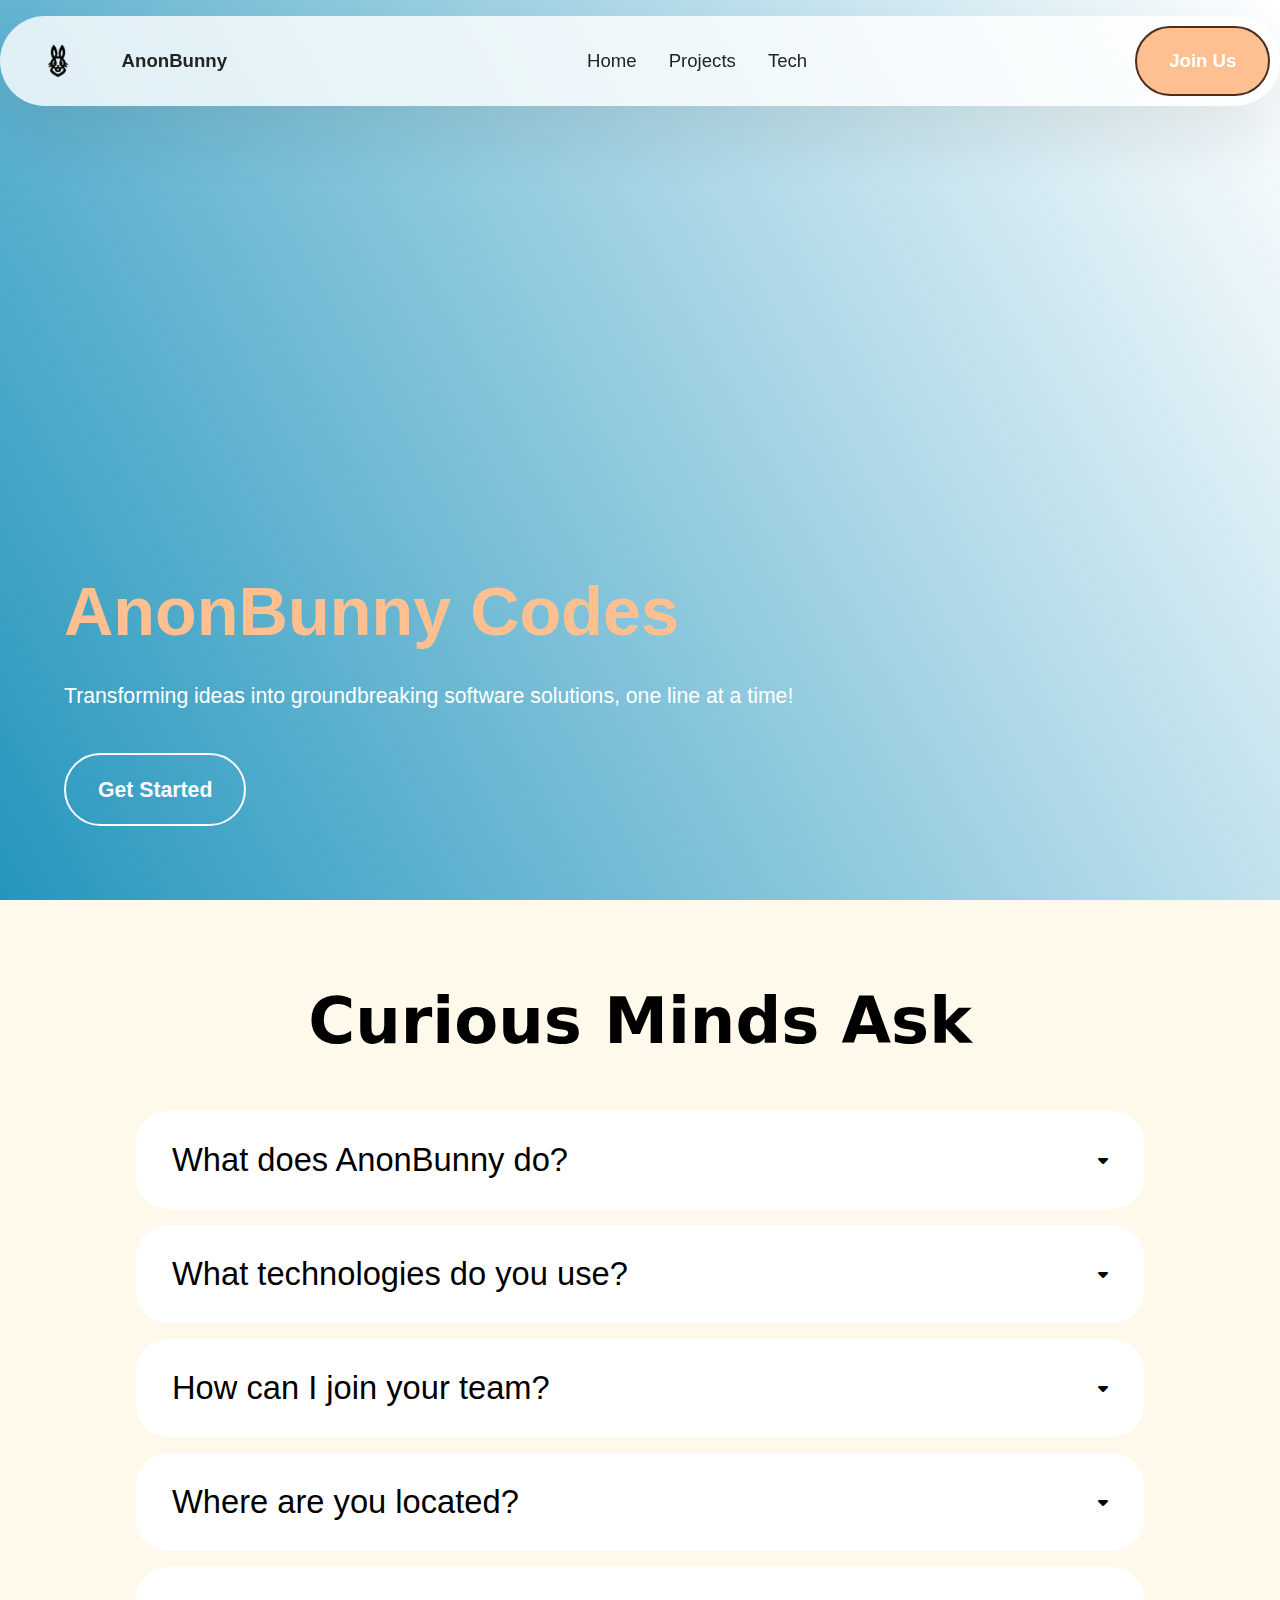
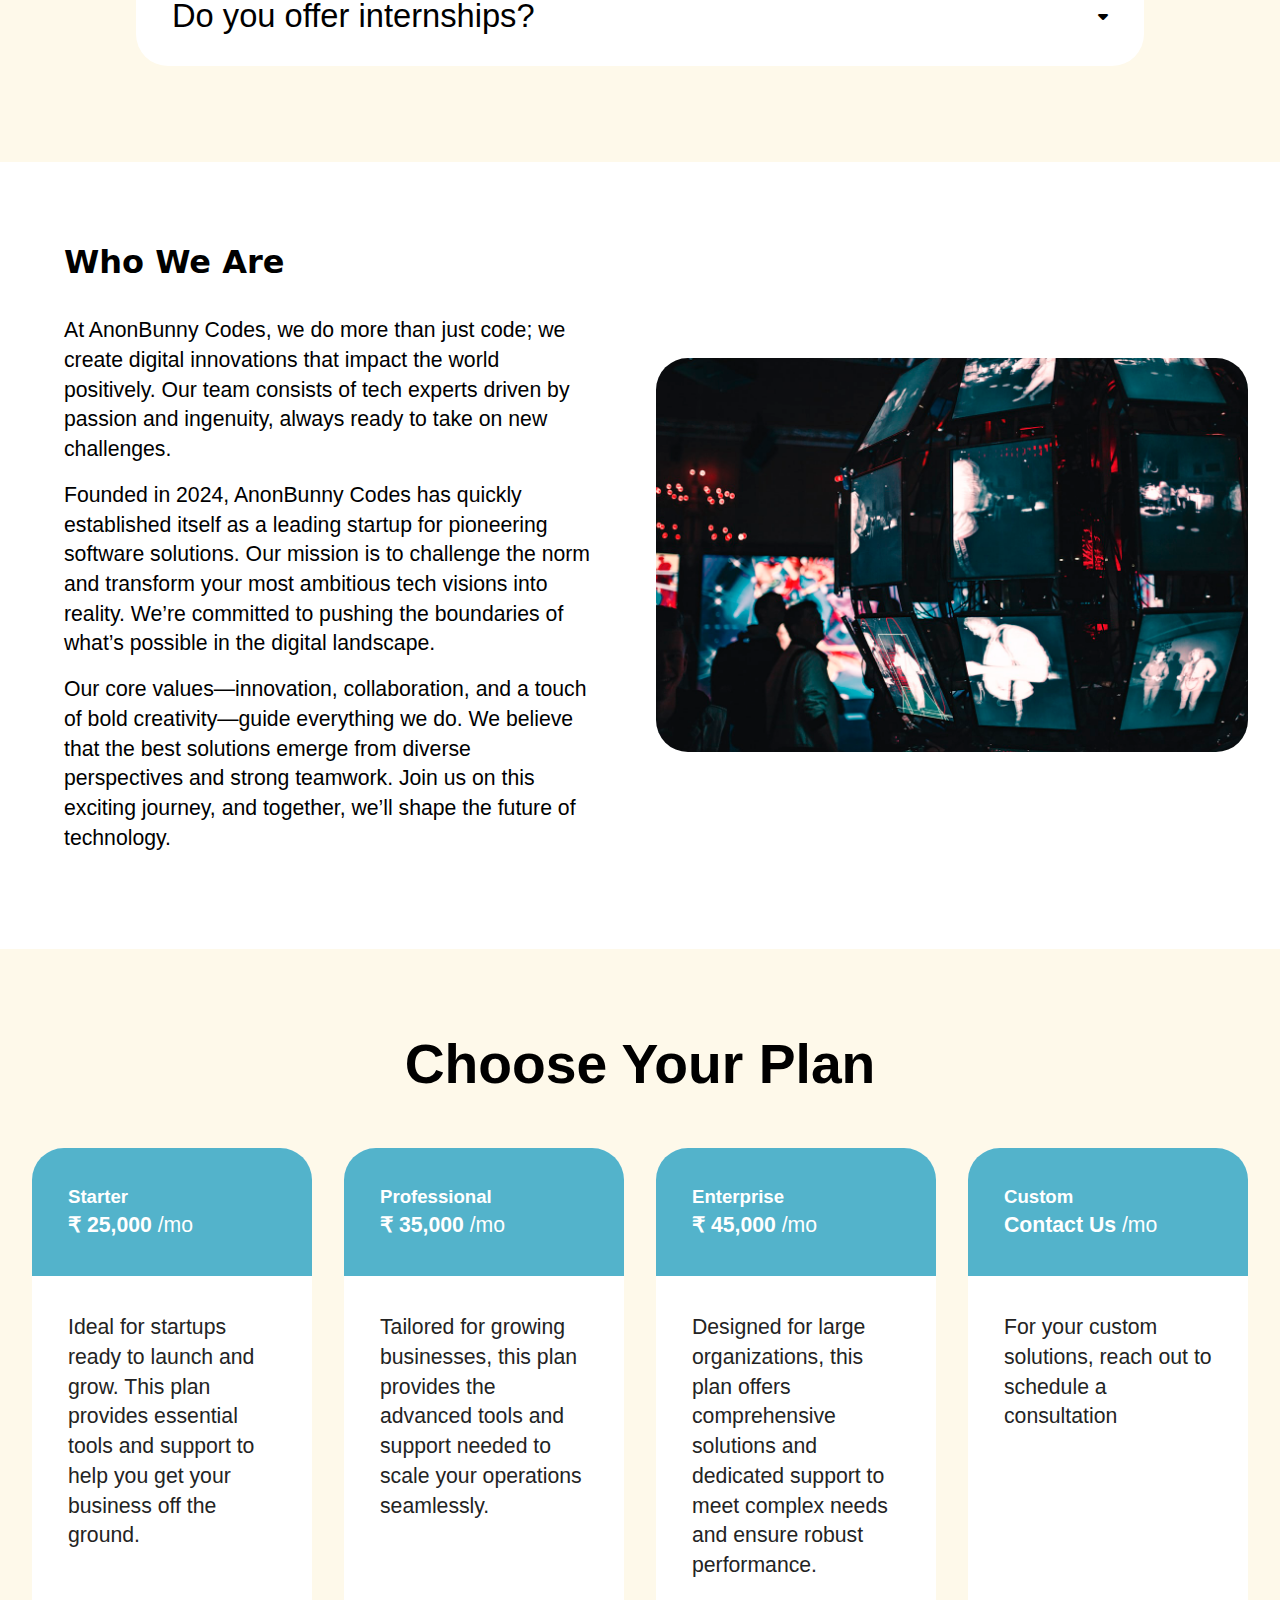
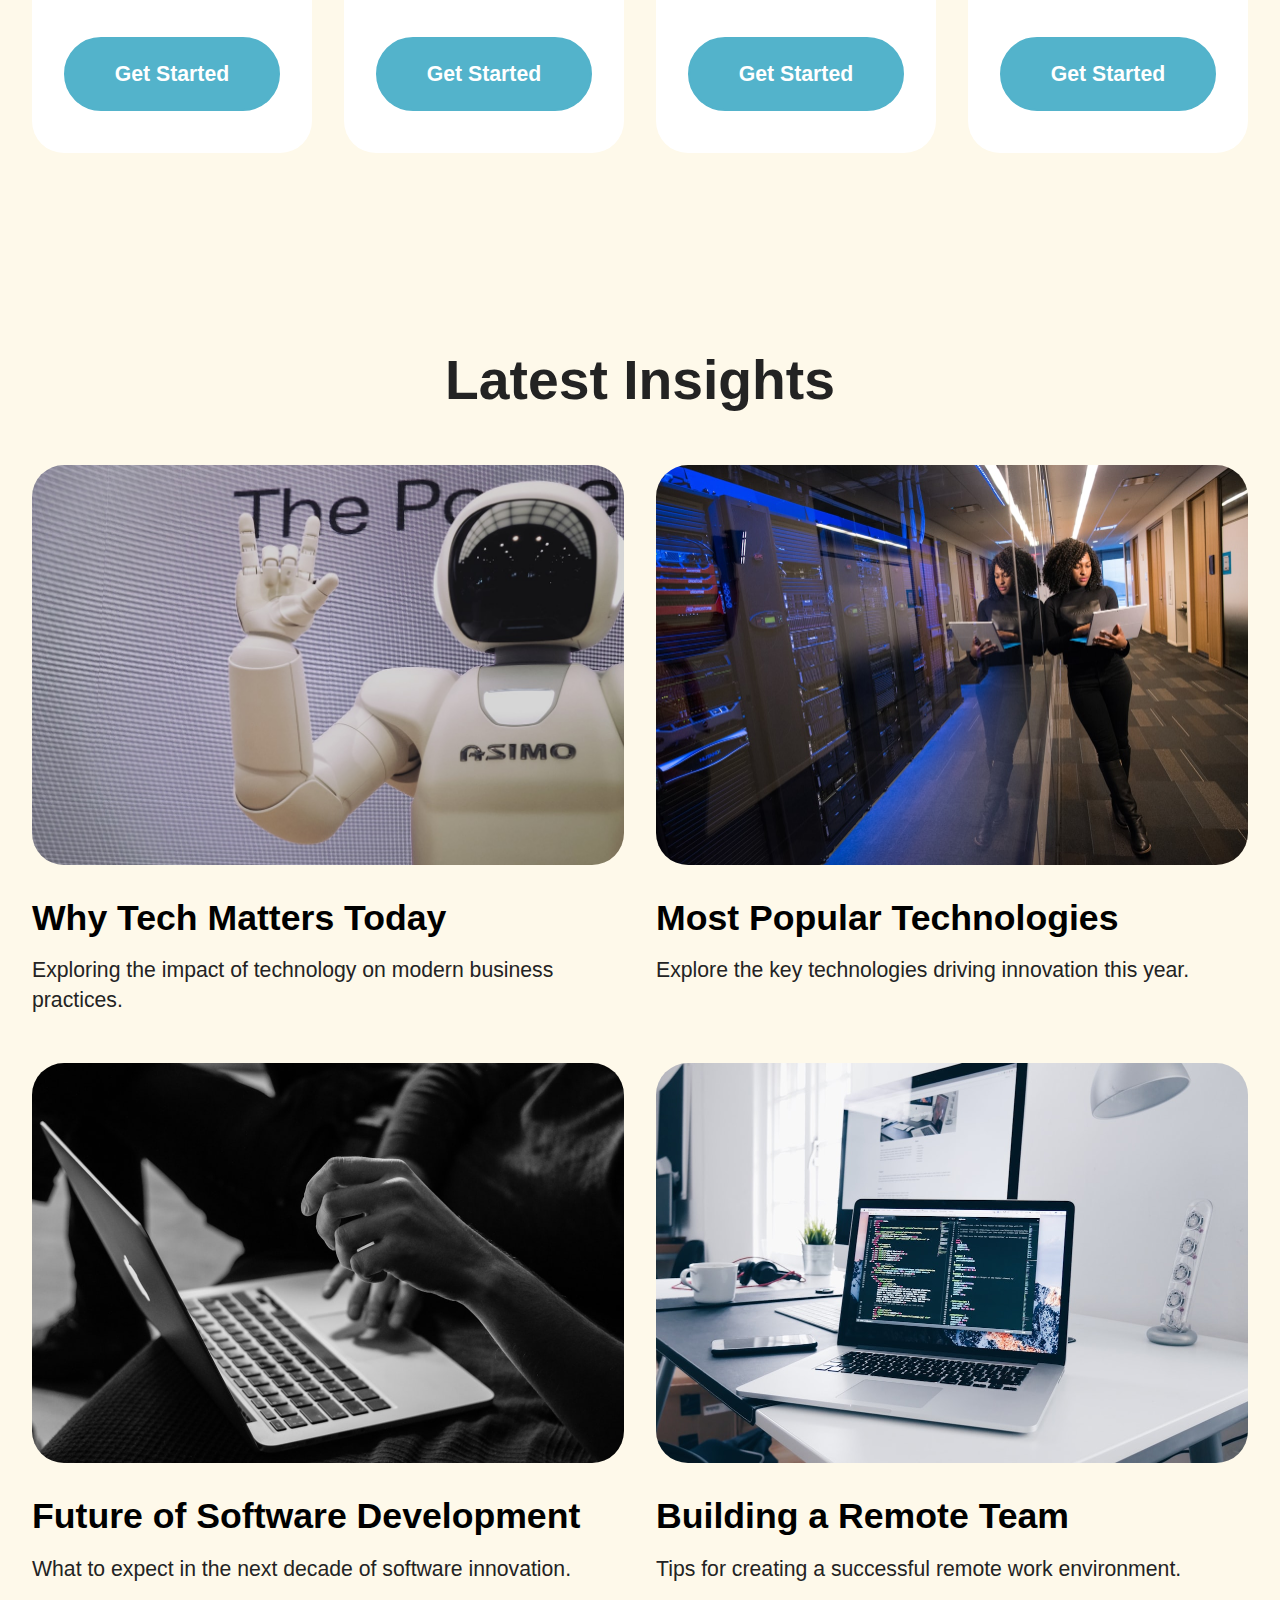
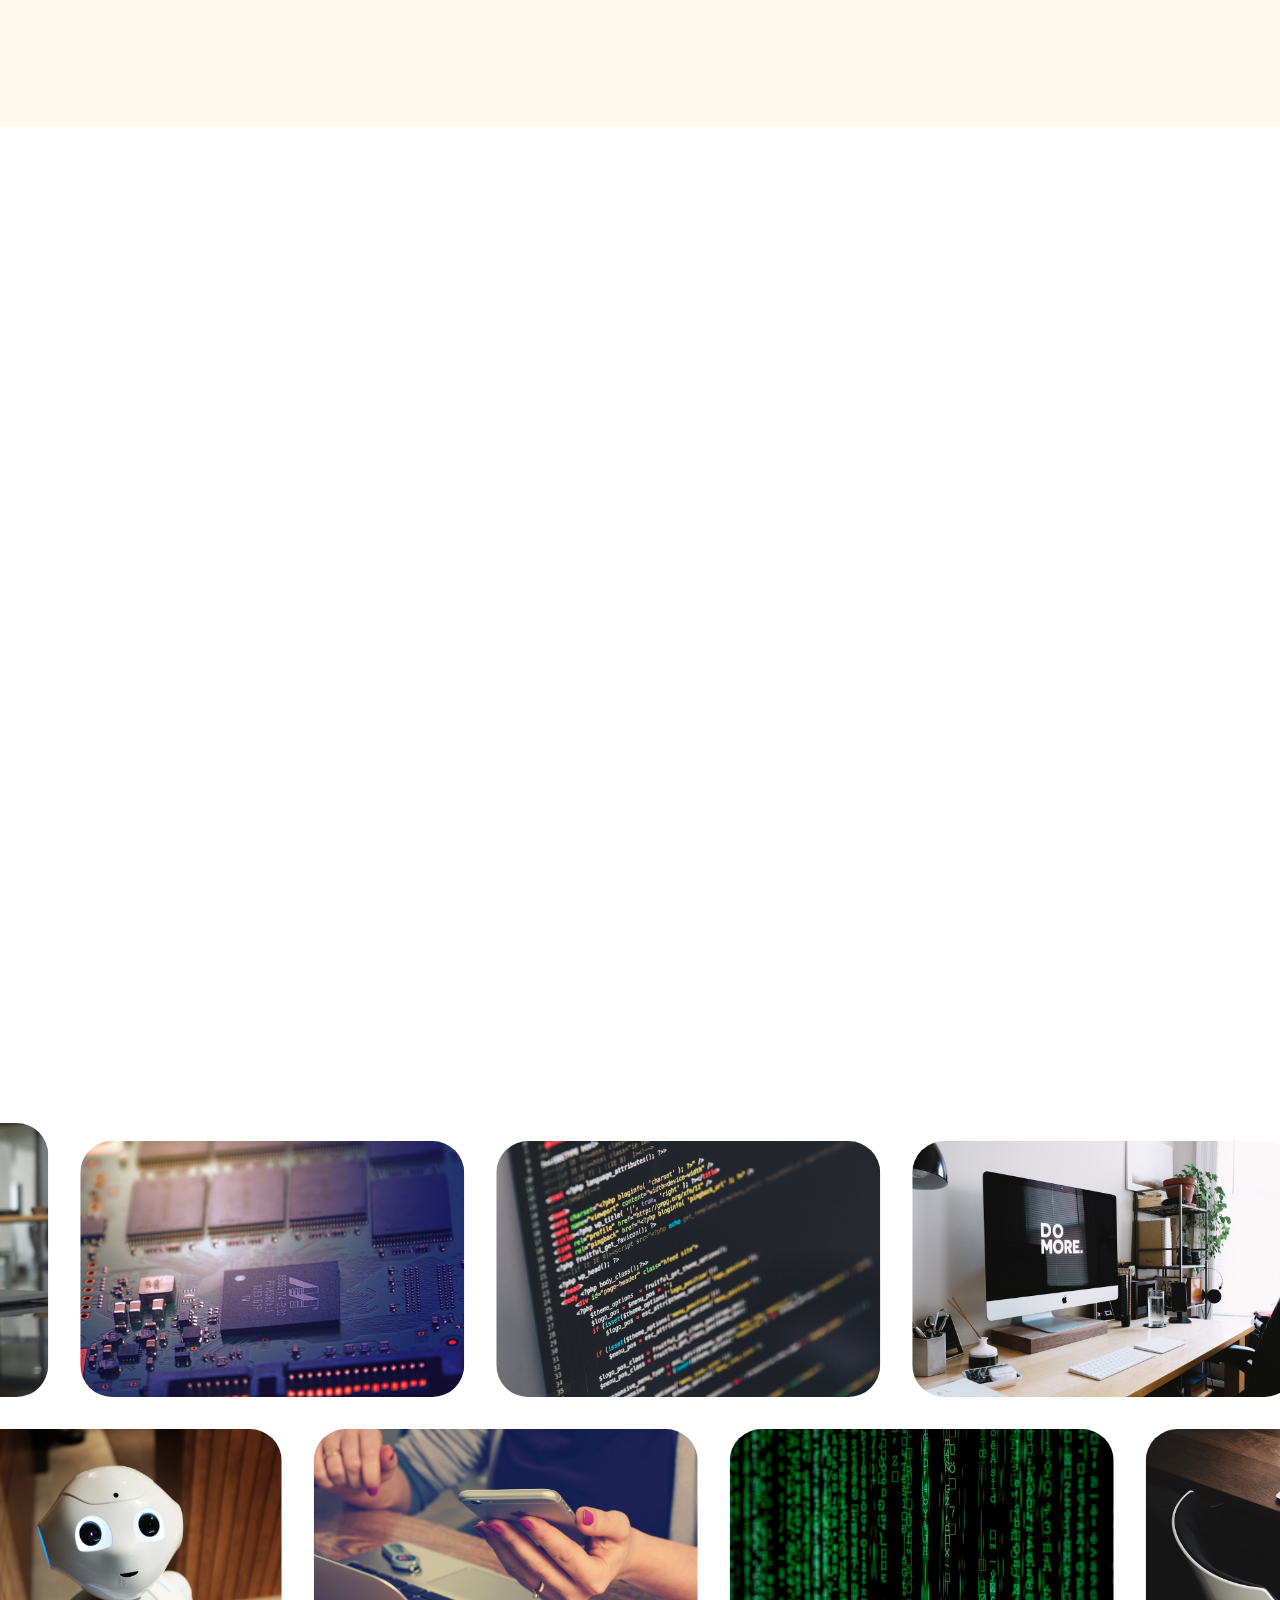
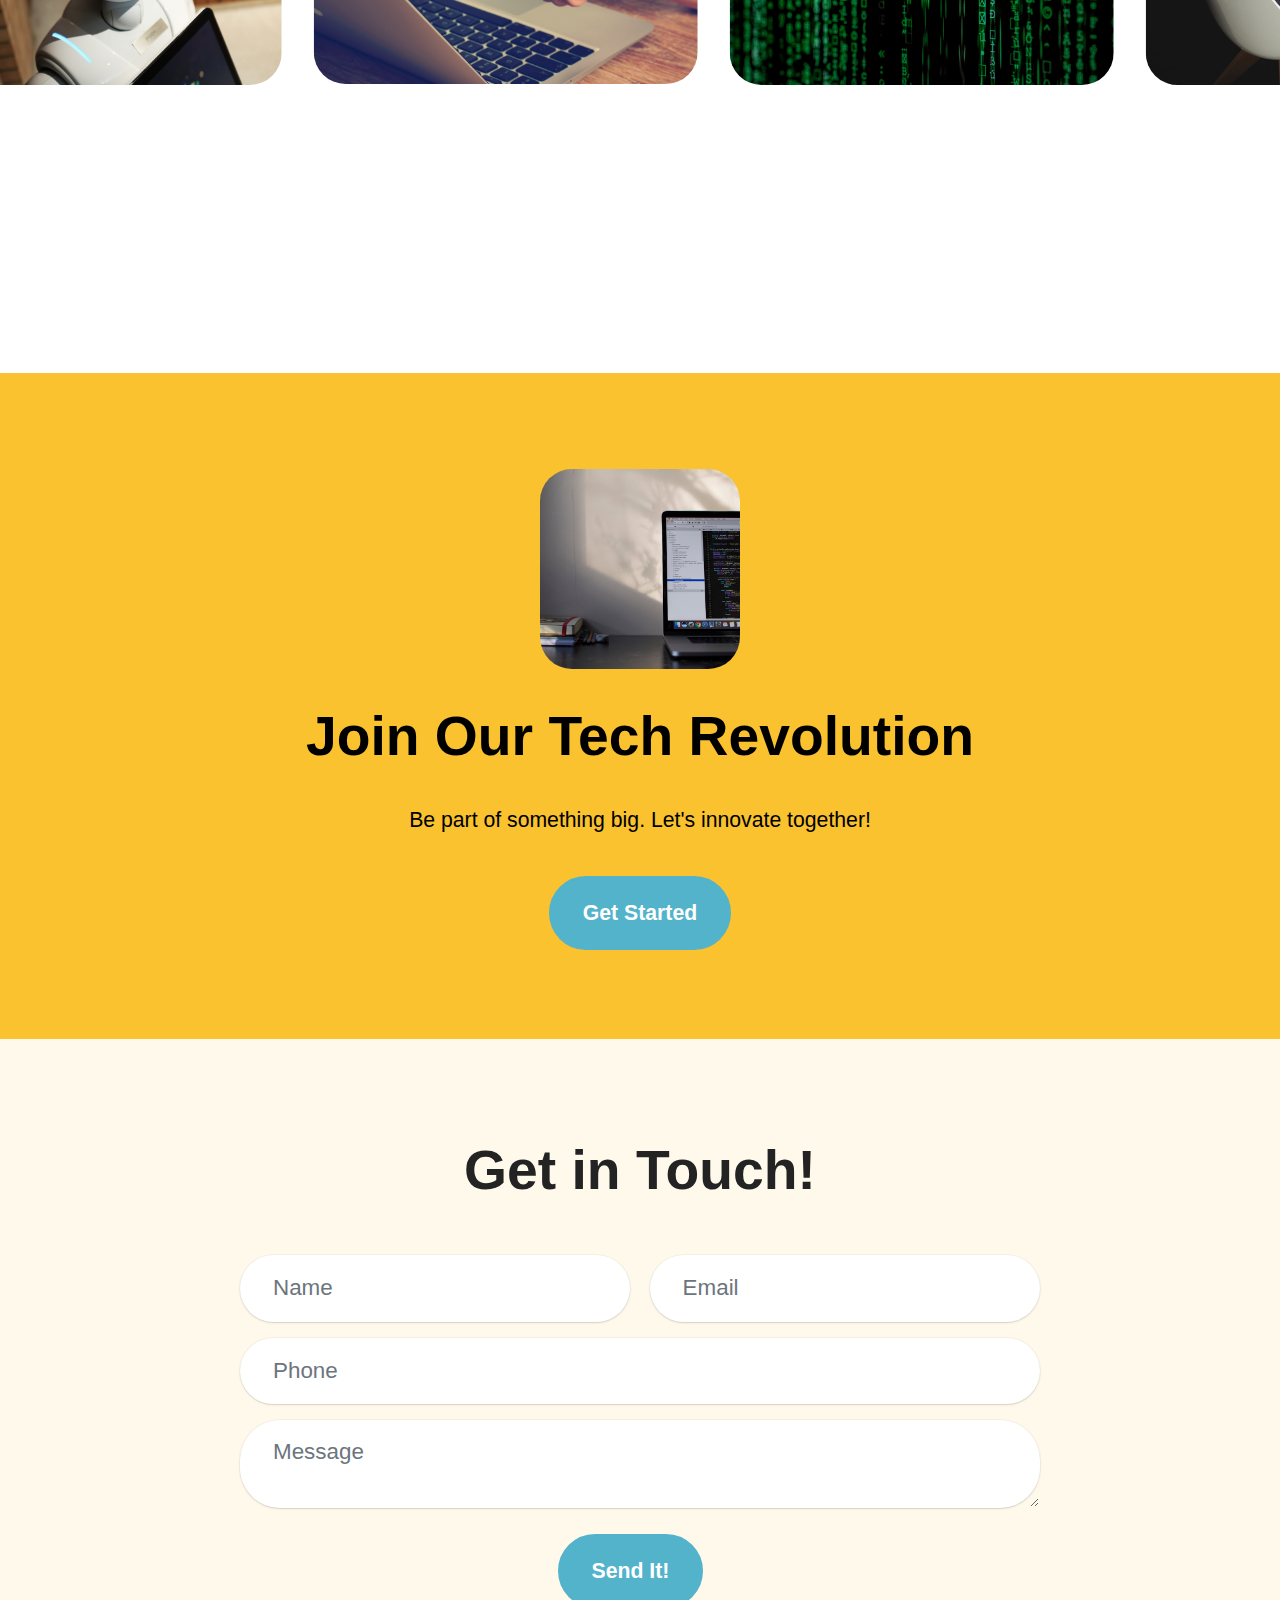
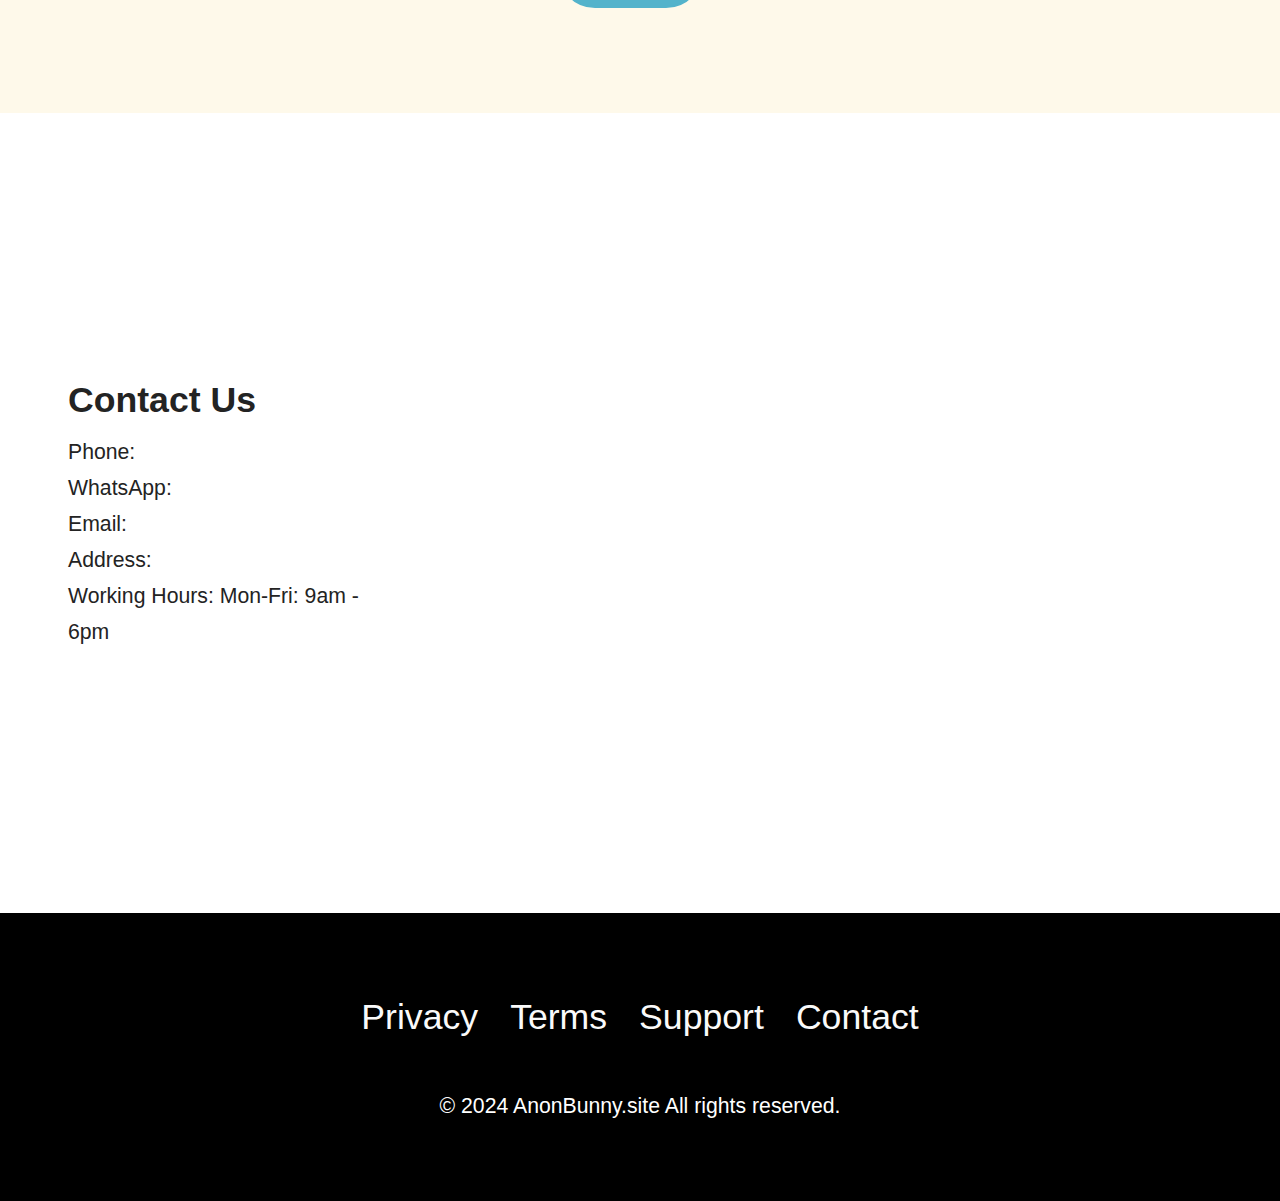
==== commit 617ac4b0: "feat: edited for bing compatible" ====
--- a/index.html
+++ b/index.html
@@ -1,6 +1,7 @@
 <!DOCTYPE html>
 <html class="desktop mbr-site-loaded" style=""><head><meta http-equiv="Content-Type" content="text/html; charset=UTF-8">
   
+  <meta http-equiv='content-language' content='en-gb'>
   <meta http-equiv="X-UA-Compatible" content="IE=edge">
   <meta name="viewport" content="width=device-width, initial-scale=1, minimum-scale=1">
   <link rel="apple-touch-icon" sizes="76x76" href="/apple-touch-icon.png">
@@ -12,7 +13,7 @@
   <meta name="theme-color" content="#ffffff">
   <link rel="manifest" href="/manifest.json">
   <meta name="description" content="AnonBunny Codes delivers cutting-edge software solutions designed for startups and businesses. Our expert team combines technology and project management to drive success and innovation.">
-  <title>AnonBunny</title>
+  <title>AnonBunny  : Create digital innovations that impact the world positively</title>
   <link rel="stylesheet" href="./anonbunny/mobirise2.css">
   <link rel="stylesheet" href="./anonbunny/bootstrap.min.css">
   <link rel="stylesheet" href="./anonbunny/bootstrap-grid.min.css">
@@ -293,9 +294,9 @@
   <div class="container-fluid">
     <div class="row">
       <div class="content-wrap col-12 col-md-12">
-        <h1 class="mbr-section-title mbr-fonts-style mbr-white mb-4 display-1">
+        <h2 class="mbr-section-title mbr-fonts-style mbr-white mb-4 display-1">
           <strong>AnonBunny Codes</strong>
-        </h1>
+        </h2>
         
         <p class="mbr-fonts-style mbr-text mbr-white mb-4 display-7">Transforming ideas into groundbreaking software solutions, one line at a time!</p>
         <div class="mbr-section-btn">
@@ -416,9 +417,9 @@
 			</div>
 			<div class="col-12 col-md-12 col-lg">
 				<div class="text-wrapper align-left">
-					<h1 class="mbr-section-title mbr-fonts-style mb-4 display-30">
+					<h2 class="mbr-section-title mbr-fonts-style mb-4 display-30">
 						<strong>Who We Are</strong>
-					</h1>
+					</h2>
 					<p class="mbr-text mbr-fonts-style mb-3 display-7">At AnonBunny Codes, we do more than just code; we create digital innovations that impact the world positively. Our team consists of tech experts driven by passion and ingenuity, always ready to take on new challenges.</p>
 
 					<p class="mbr-text mbr-fonts-style mb-3 display-7">Founded in 2024, AnonBunny Codes has quickly established itself as a leading startup for pioneering software solutions. Our mission is to challenge the norm and transform your most ambitious tech visions into reality. We’re committed to pushing the boundaries of what’s possible in the digital landscape.</p>
@@ -691,9 +692,9 @@
         </div>
         <div class="row justify-content-center">
             <div class="col-md-12 content-head">
-                <h1 class="mbr-section-title mbr-fonts-style mb-4 display-2">
+                <h2 class="mbr-section-title mbr-fonts-style mb-4 display-2">
                     <strong>Join Our Tech Revolution</strong>
-                </h1>
+                </h2>
                 <p class="mbr-text mbr-fonts-style mb-4 display-7">Be part of something big. Let's innovate together!</p>
                 <div class="mbr-section-btn mt-4">
                     <a class="btn btn-primary display-7" href="https://www.anonbunny.site">Get Started</a>
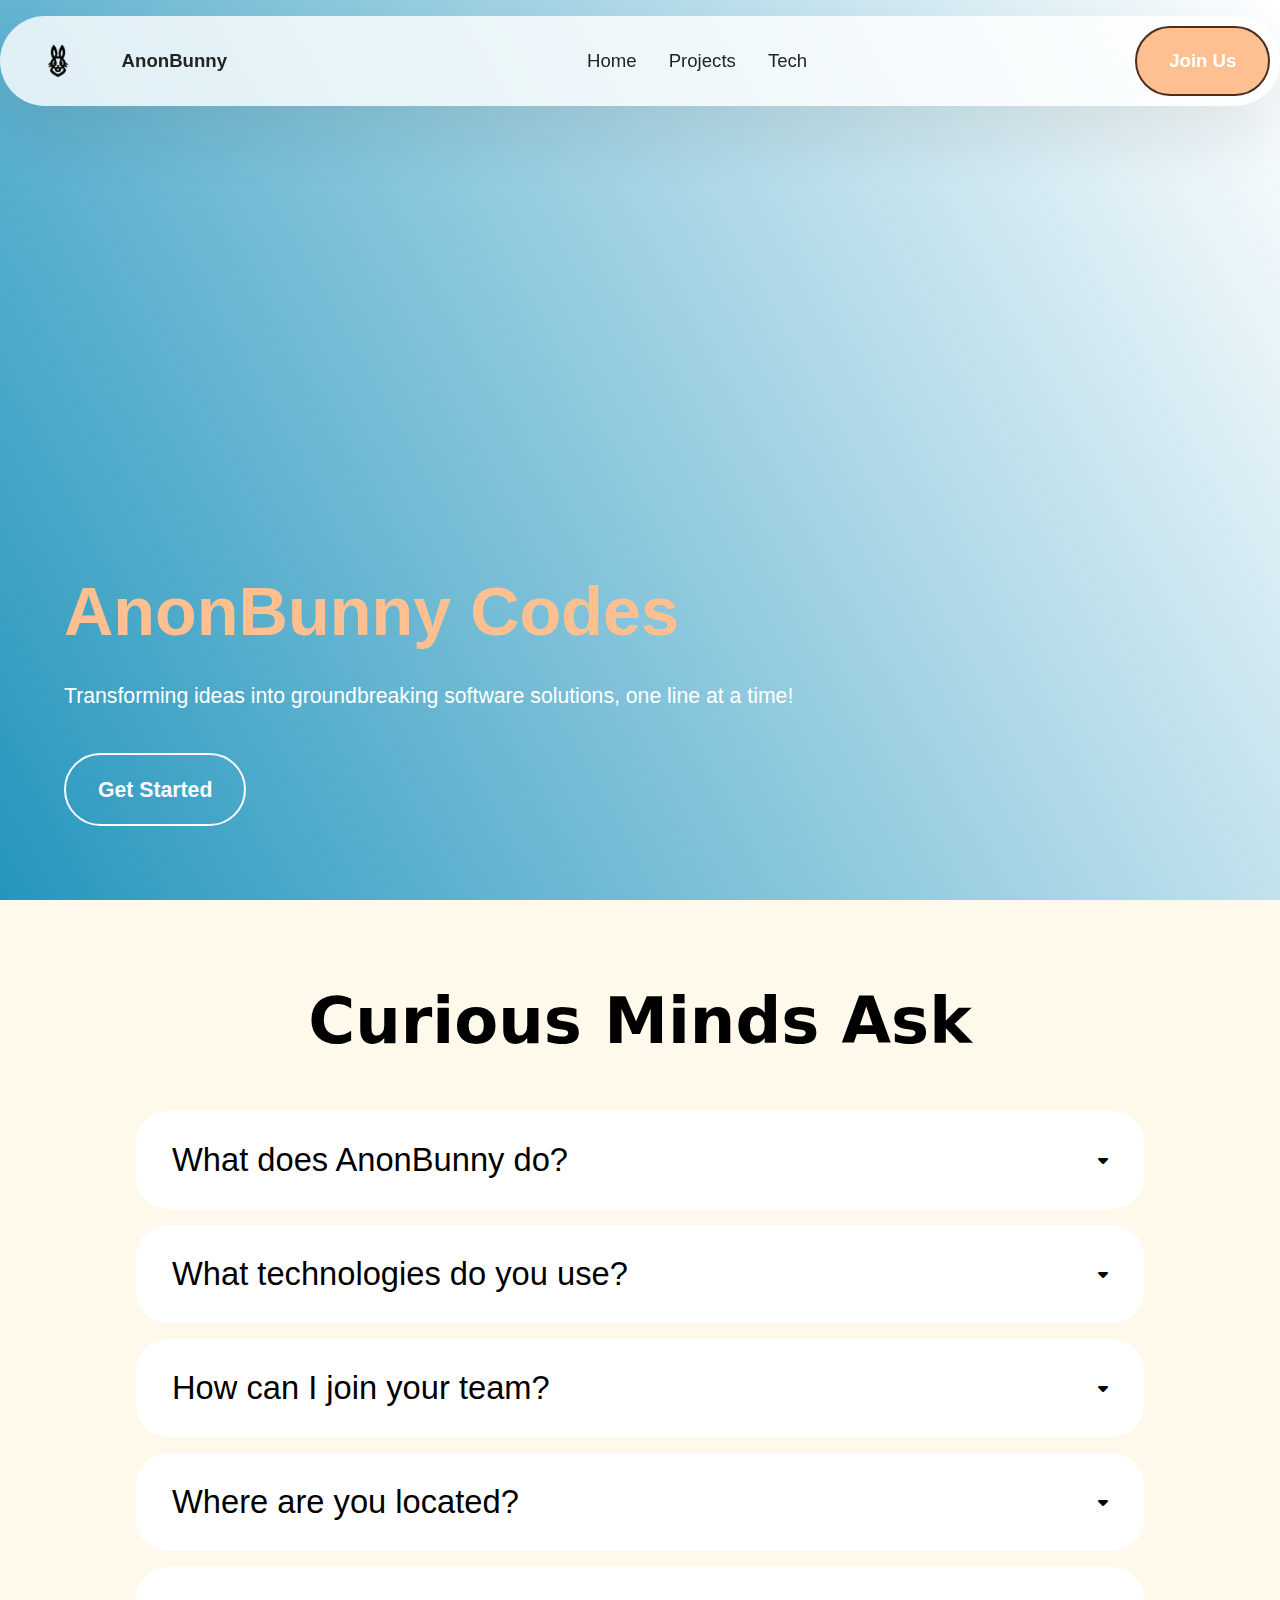
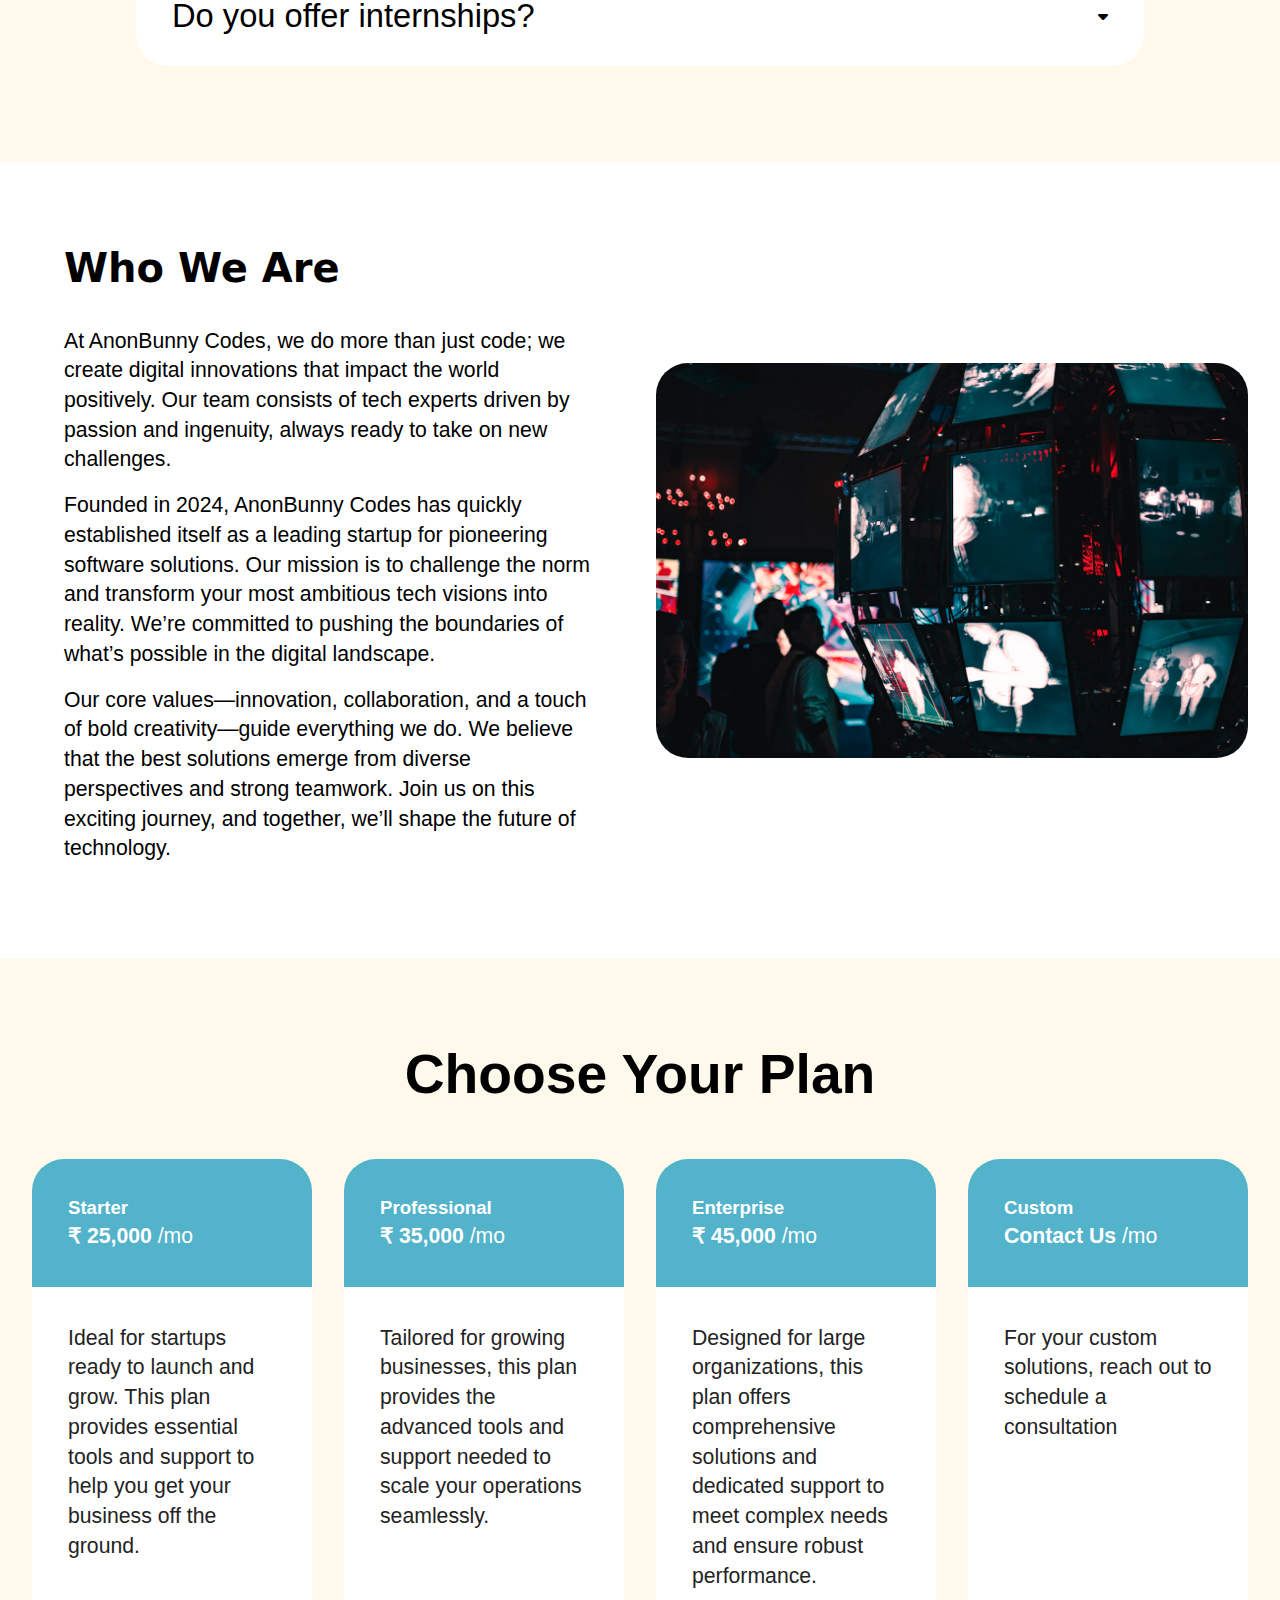
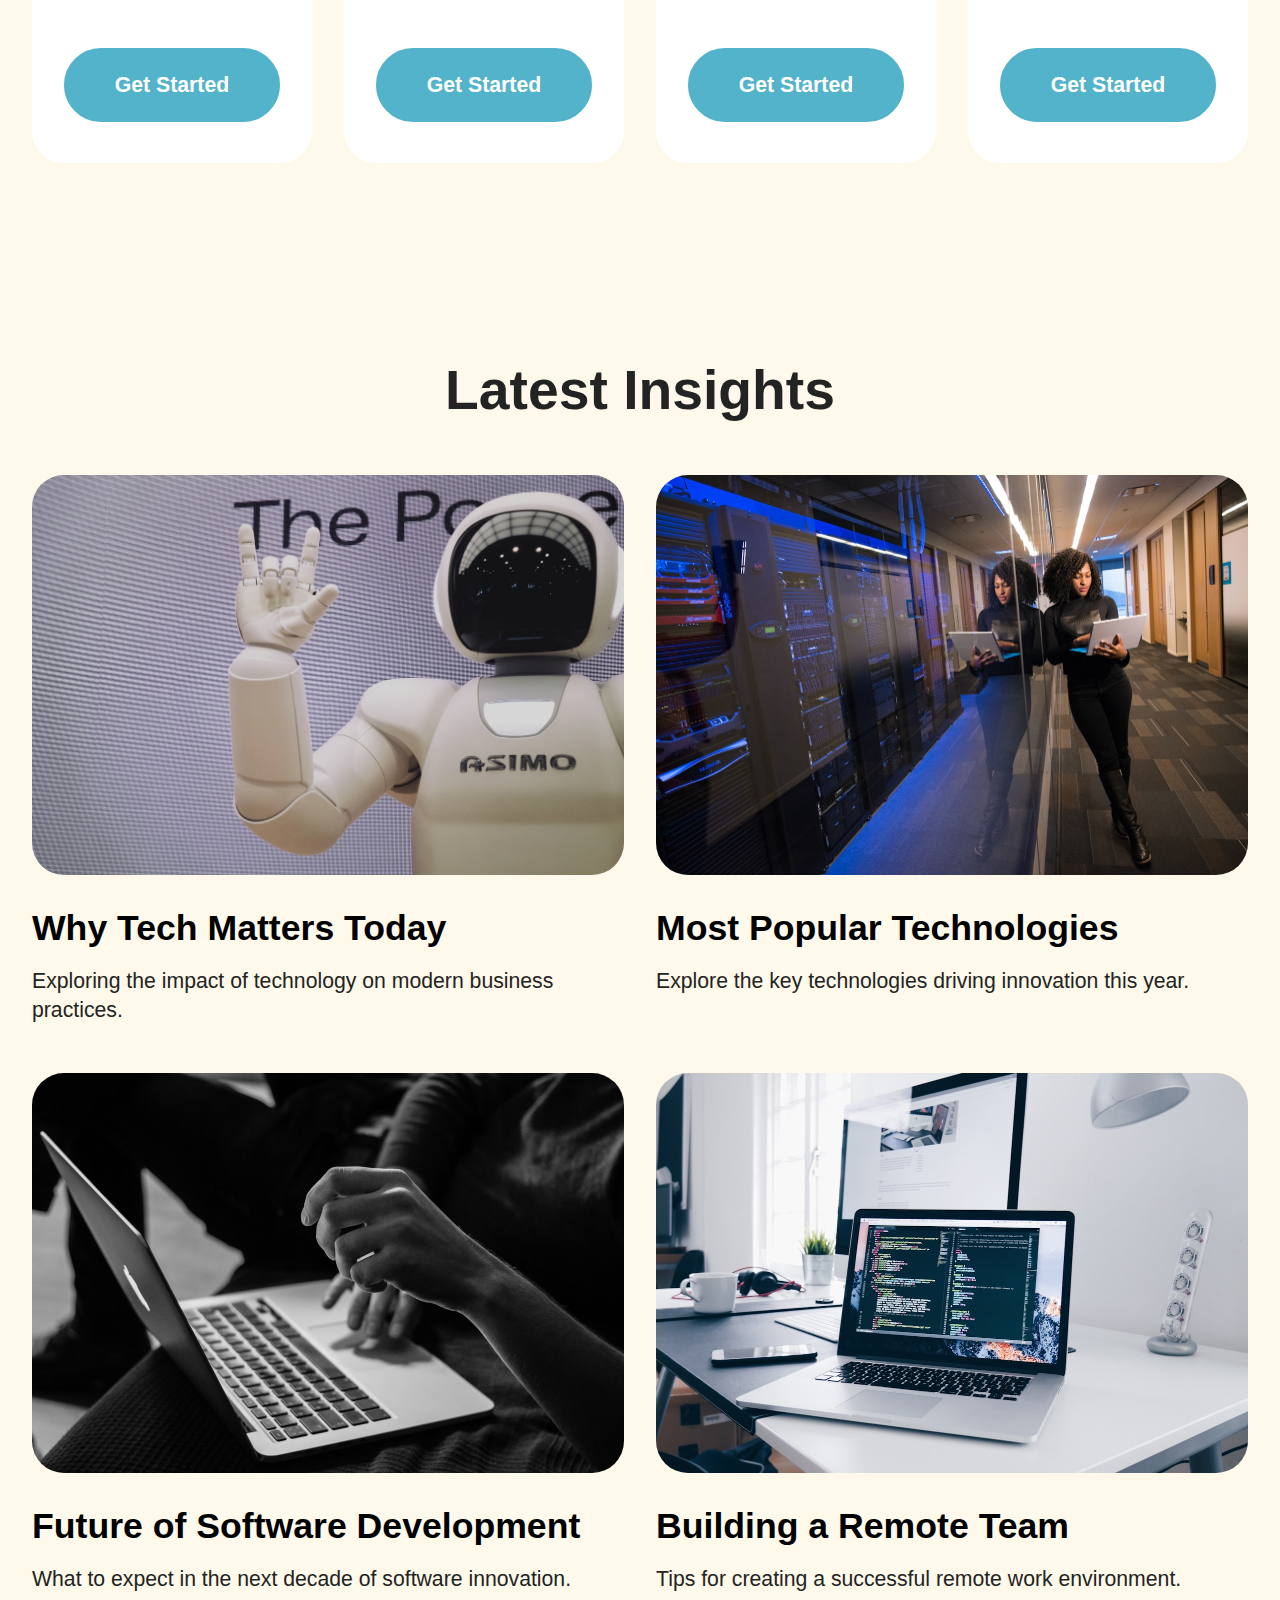
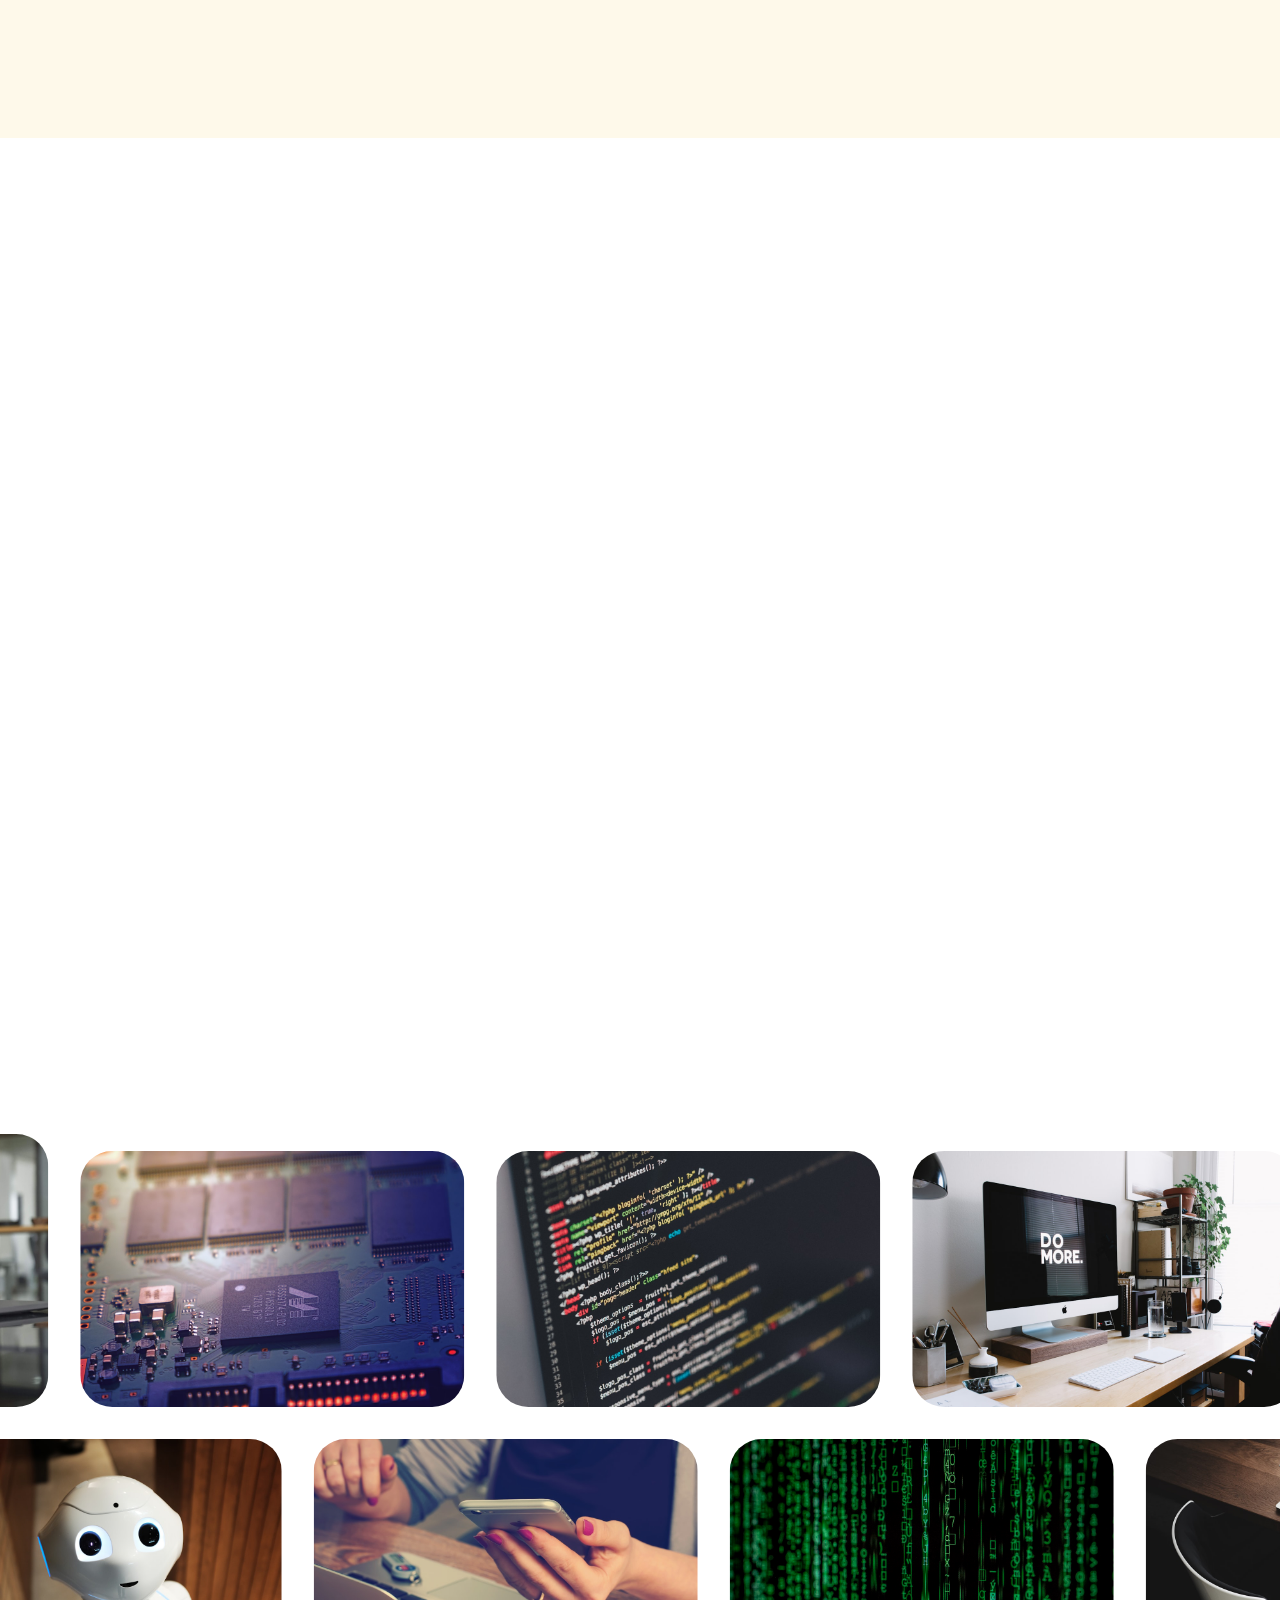
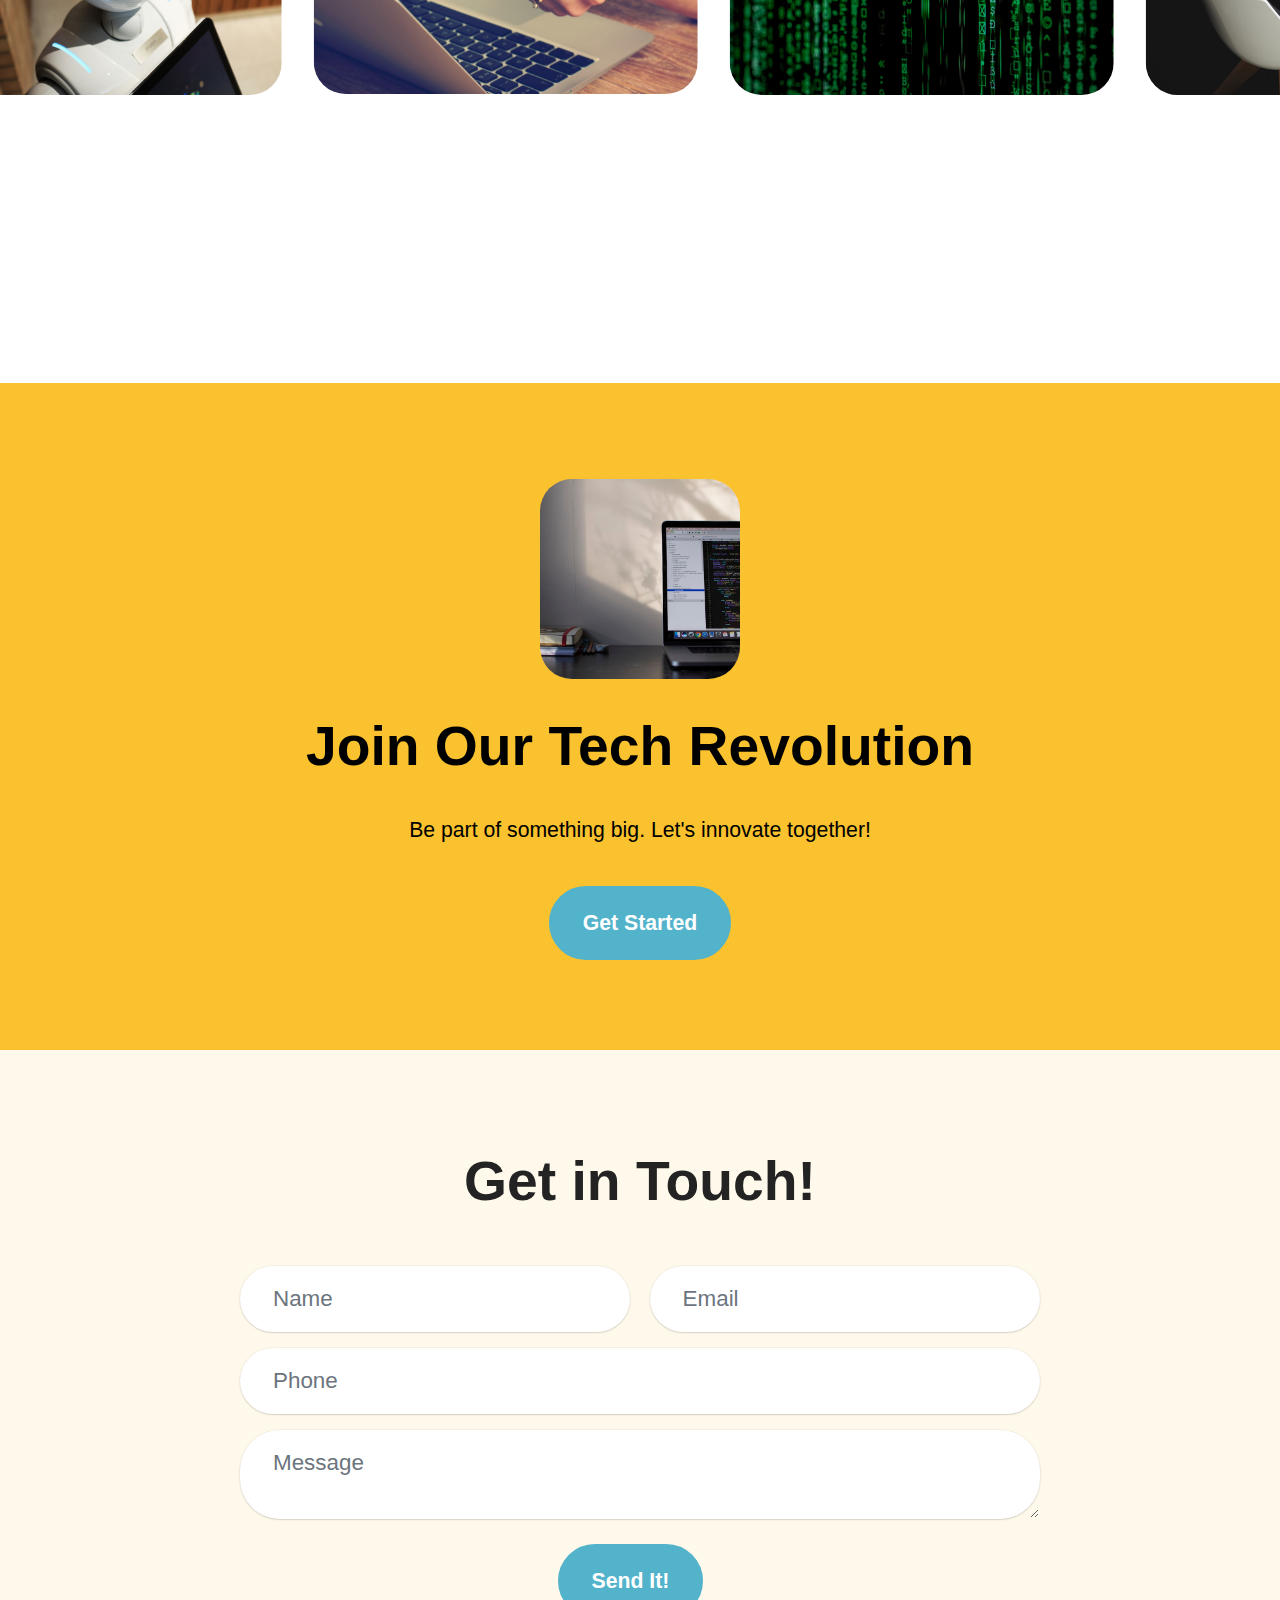
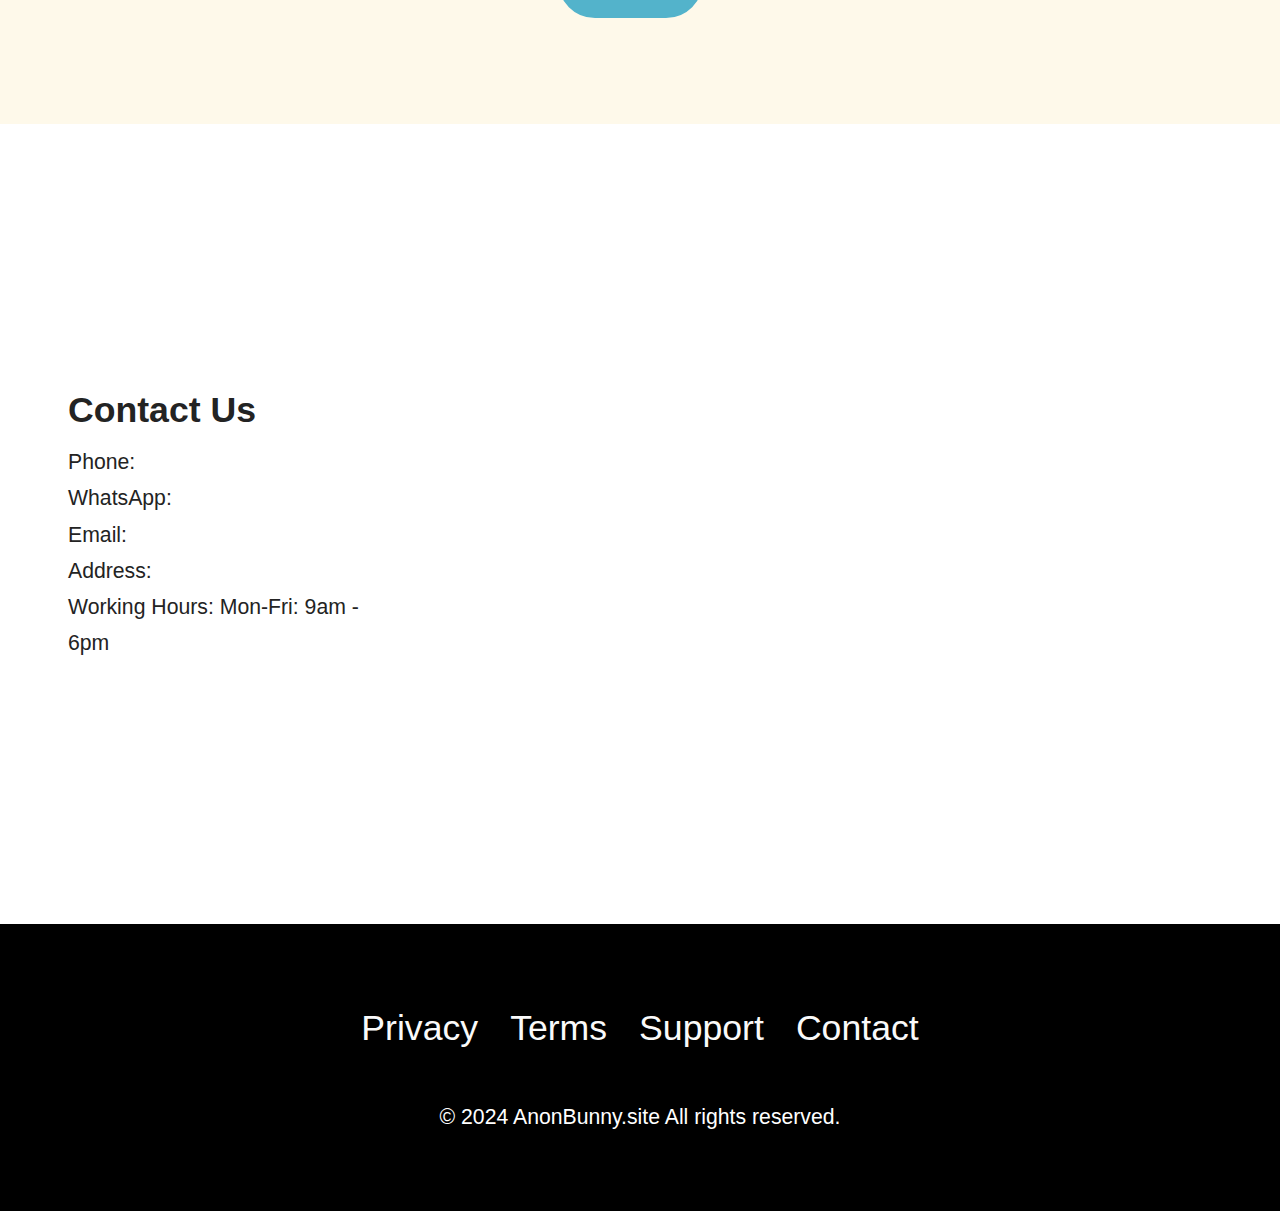
==== commit 486488ff: "google adsense title" ====
--- a/index.html
+++ b/index.html
@@ -1,7 +1,11 @@
 <!DOCTYPE html>
 <html class="desktop mbr-site-loaded" style=""><head><meta http-equiv="Content-Type" content="text/html; charset=UTF-8">
-  
-  <meta http-equiv='content-language' content='en-gb'>
+
+<!--   google adsense -->
+  <script async src="https://pagead2.googlesyndication.com/pagead/js/adsbygoogle.js?client=ca-pub-4672631697020777"
+     crossorigin="anonymous"></script>
+
+
   <meta http-equiv="X-UA-Compatible" content="IE=edge">
   <meta name="viewport" content="width=device-width, initial-scale=1, minimum-scale=1">
   <link rel="apple-touch-icon" sizes="76x76" href="/apple-touch-icon.png">
@@ -13,7 +17,7 @@
   <meta name="theme-color" content="#ffffff">
   <link rel="manifest" href="/manifest.json">
   <meta name="description" content="AnonBunny Codes delivers cutting-edge software solutions designed for startups and businesses. Our expert team combines technology and project management to drive success and innovation.">
-  <title>AnonBunny  : Create digital innovations that impact the world positively</title>
+  <title>AnonBunny</title>
   <link rel="stylesheet" href="./anonbunny/mobirise2.css">
   <link rel="stylesheet" href="./anonbunny/bootstrap.min.css">
   <link rel="stylesheet" href="./anonbunny/bootstrap-grid.min.css">
@@ -294,9 +298,9 @@
   <div class="container-fluid">
     <div class="row">
       <div class="content-wrap col-12 col-md-12">
-        <h2 class="mbr-section-title mbr-fonts-style mbr-white mb-4 display-1">
+        <h1 class="mbr-section-title mbr-fonts-style mbr-white mb-4 display-1">
           <strong>AnonBunny Codes</strong>
-        </h2>
+        </h1>
         
         <p class="mbr-fonts-style mbr-text mbr-white mb-4 display-7">Transforming ideas into groundbreaking software solutions, one line at a time!</p>
         <div class="mbr-section-btn">
@@ -417,9 +421,9 @@
 			</div>
 			<div class="col-12 col-md-12 col-lg">
 				<div class="text-wrapper align-left">
-					<h2 class="mbr-section-title mbr-fonts-style mb-4 display-30">
+					<h1 class="mbr-section-title mbr-fonts-style mb-4 display-30">
 						<strong>Who We Are</strong>
-					</h2>
+					</h1>
 					<p class="mbr-text mbr-fonts-style mb-3 display-7">At AnonBunny Codes, we do more than just code; we create digital innovations that impact the world positively. Our team consists of tech experts driven by passion and ingenuity, always ready to take on new challenges.</p>
 
 					<p class="mbr-text mbr-fonts-style mb-3 display-7">Founded in 2024, AnonBunny Codes has quickly established itself as a leading startup for pioneering software solutions. Our mission is to challenge the norm and transform your most ambitious tech visions into reality. We’re committed to pushing the boundaries of what’s possible in the digital landscape.</p>
@@ -692,9 +696,9 @@
         </div>
         <div class="row justify-content-center">
             <div class="col-md-12 content-head">
-                <h2 class="mbr-section-title mbr-fonts-style mb-4 display-2">
+                <h1 class="mbr-section-title mbr-fonts-style mb-4 display-2">
                     <strong>Join Our Tech Revolution</strong>
-                </h2>
+                </h1>
                 <p class="mbr-text mbr-fonts-style mb-4 display-7">Be part of something big. Let's innovate together!</p>
                 <div class="mbr-section-btn mt-4">
                     <a class="btn btn-primary display-7" href="https://www.anonbunny.site">Get Started</a>
@@ -850,4 +854,4 @@
     display: none;
   }
 }
-</style><div id="simplify-jobs-container" style="position: absolute; top: 0px; left: 0px; width: 0px; height: 0px; overflow: visible; z-index: 2147483647;"></div><script id="simplify-jobs-page-script" src="chrome-extension://pbanhockgagggenencehbnadejlgchfc/js/pageScript.bundle.js"></script></html>+</style><div id="simplify-jobs-container" style="position: absolute; top: 0px; left: 0px; width: 0px; height: 0px; overflow: visible; z-index: 2147483647;"></div><script id="simplify-jobs-page-script" src="chrome-extension://pbanhockgagggenencehbnadejlgchfc/js/pageScript.bundle.js"></script></html>
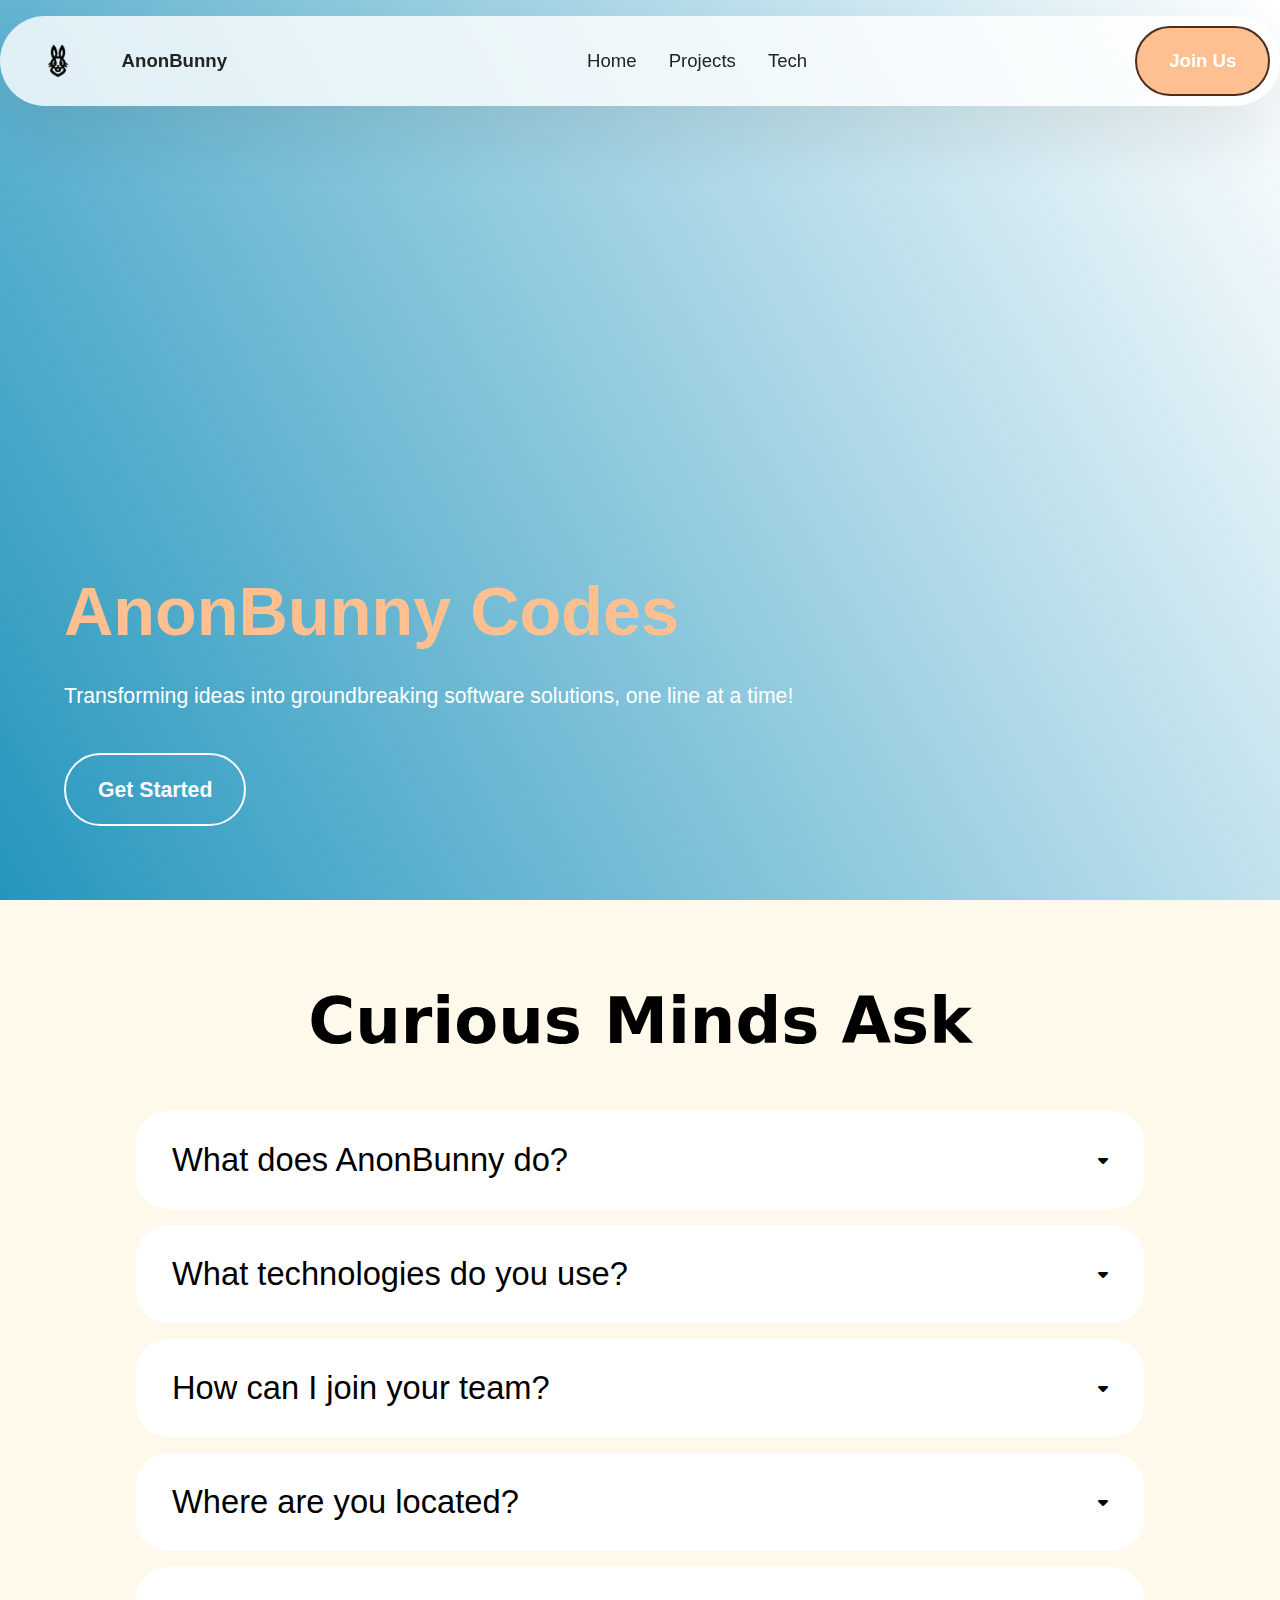
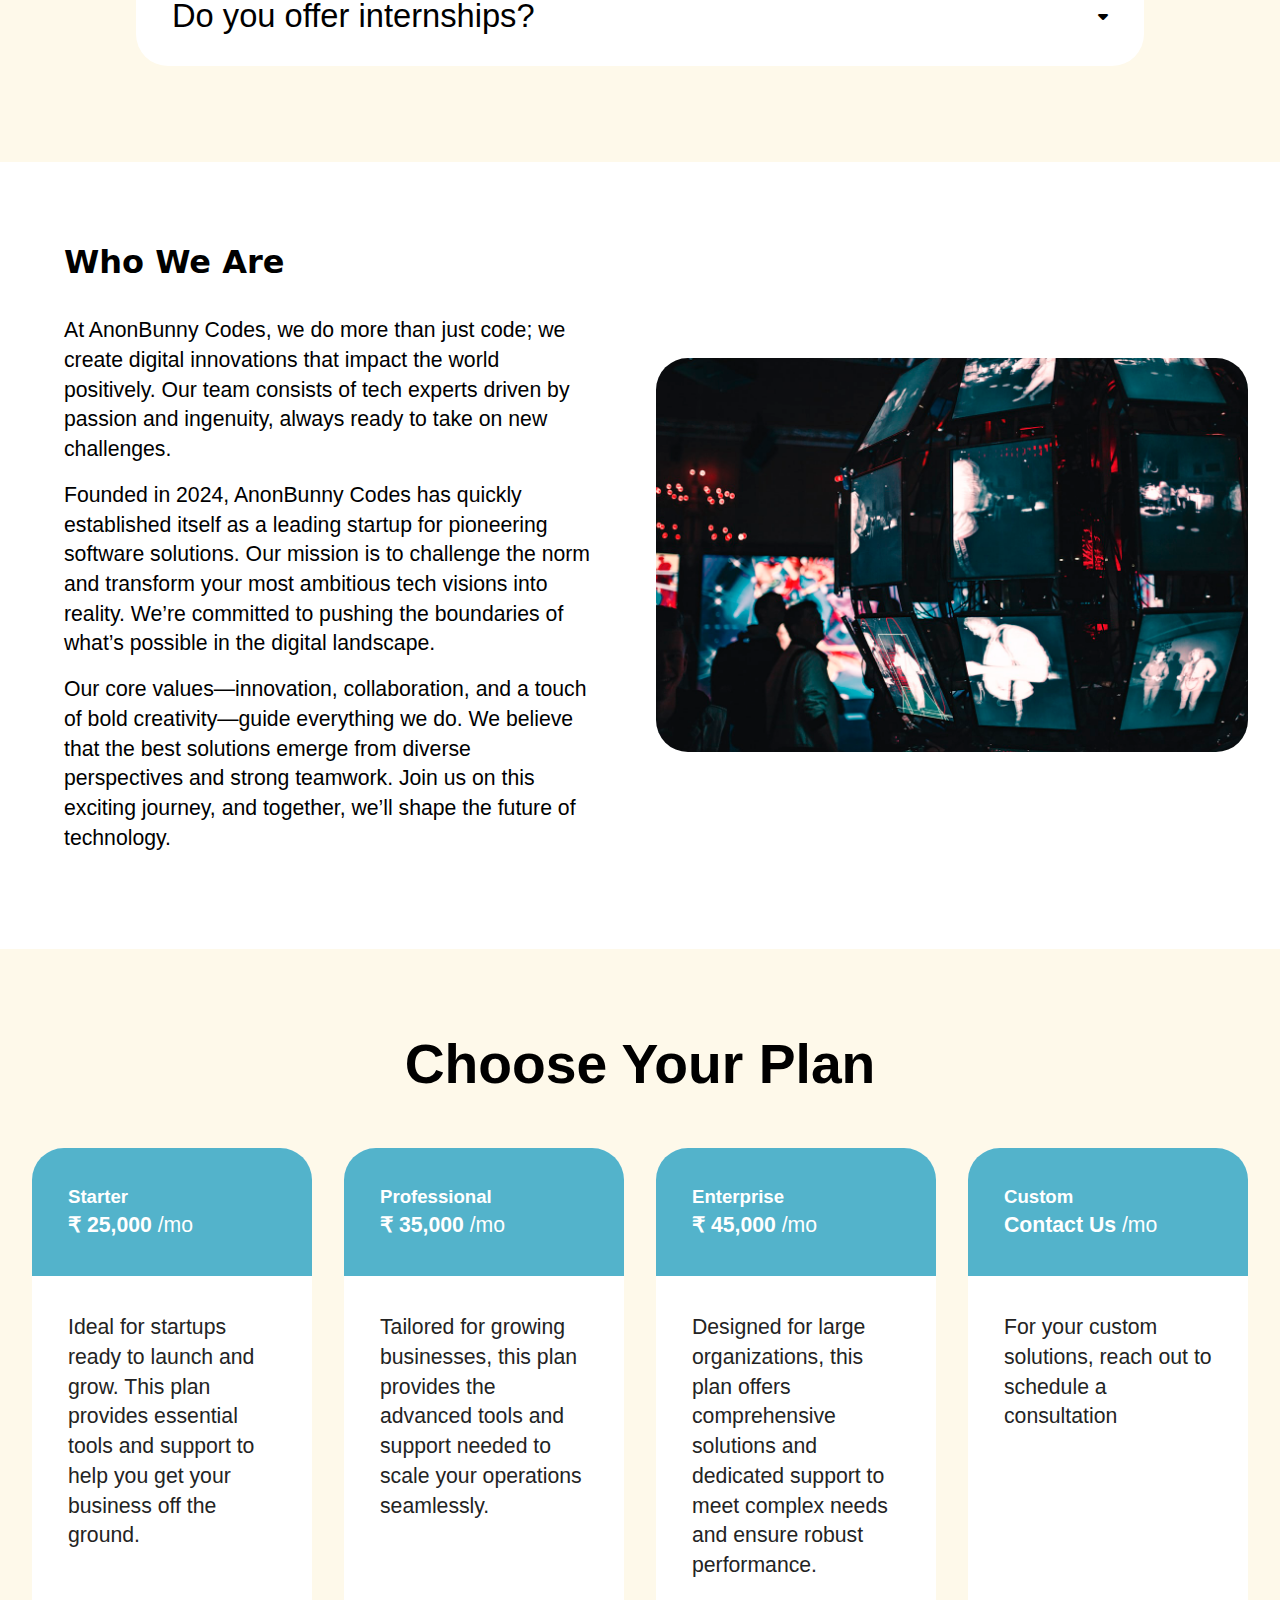
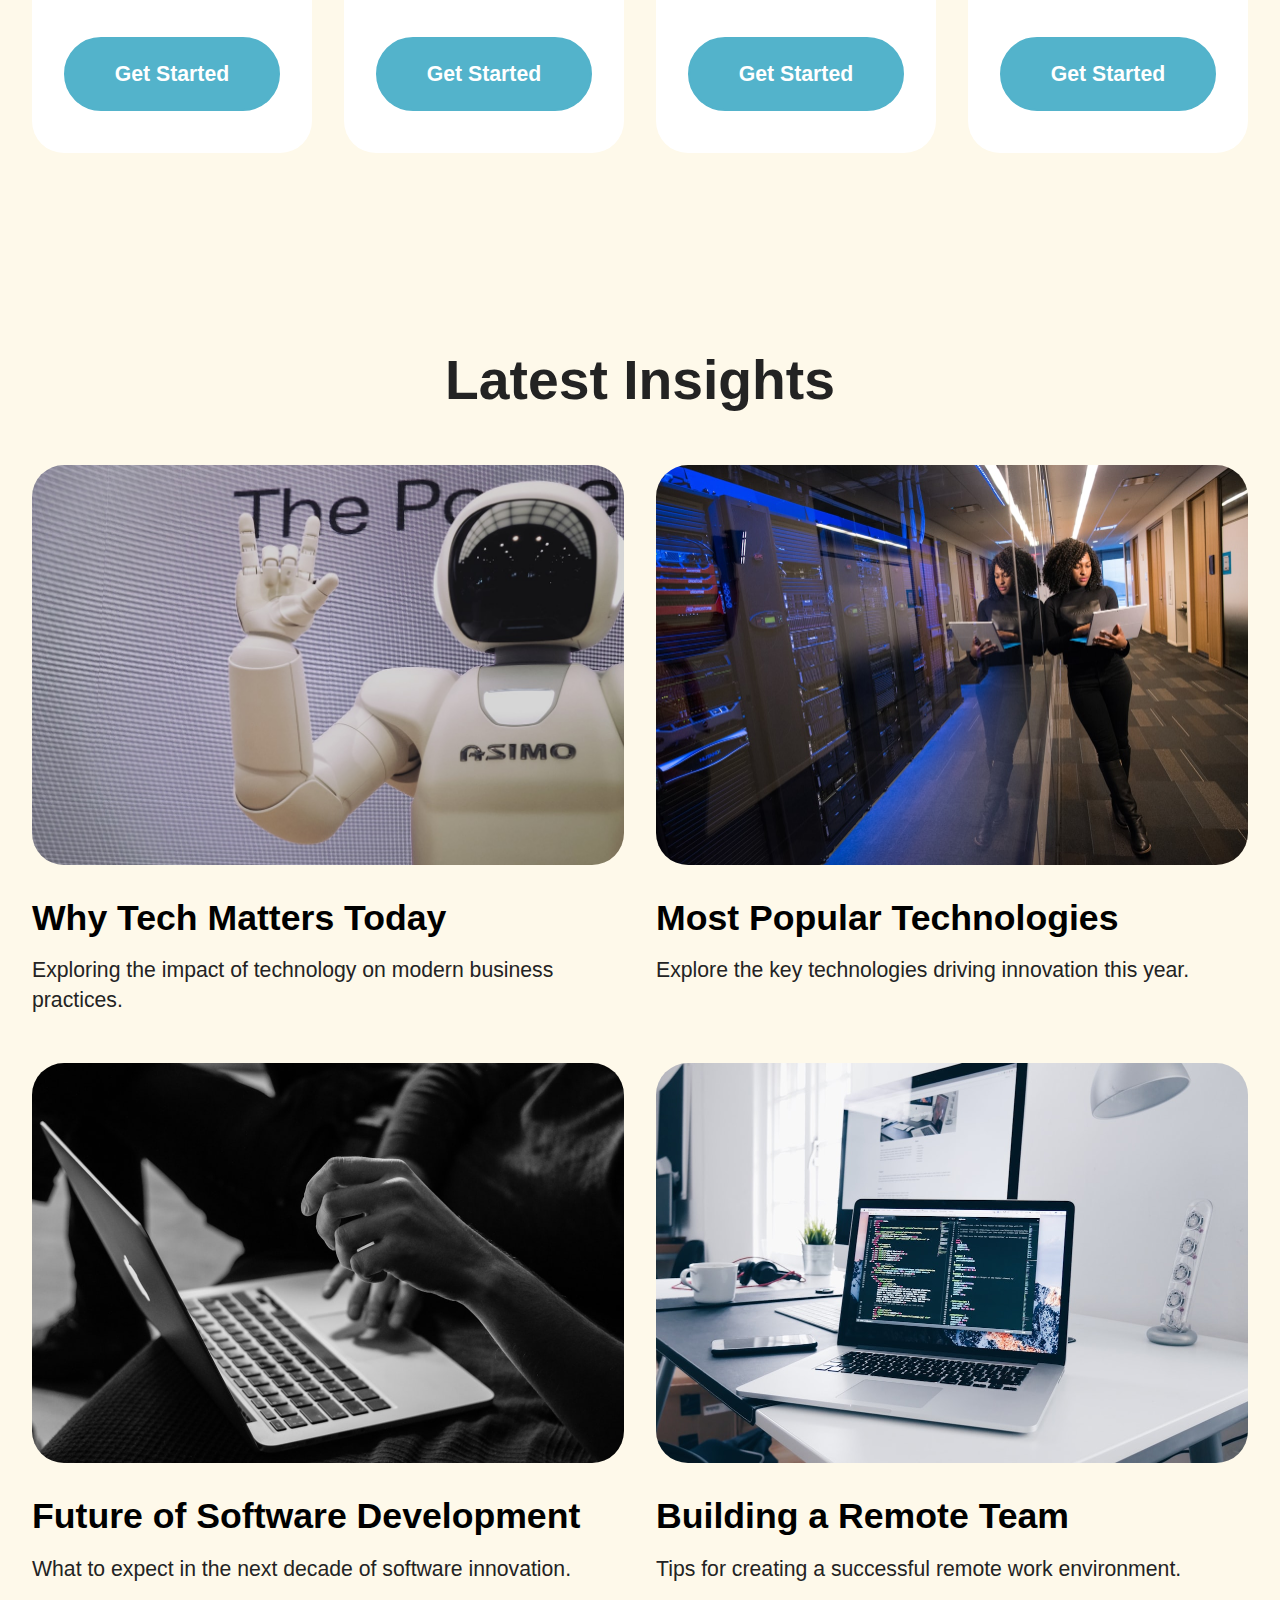
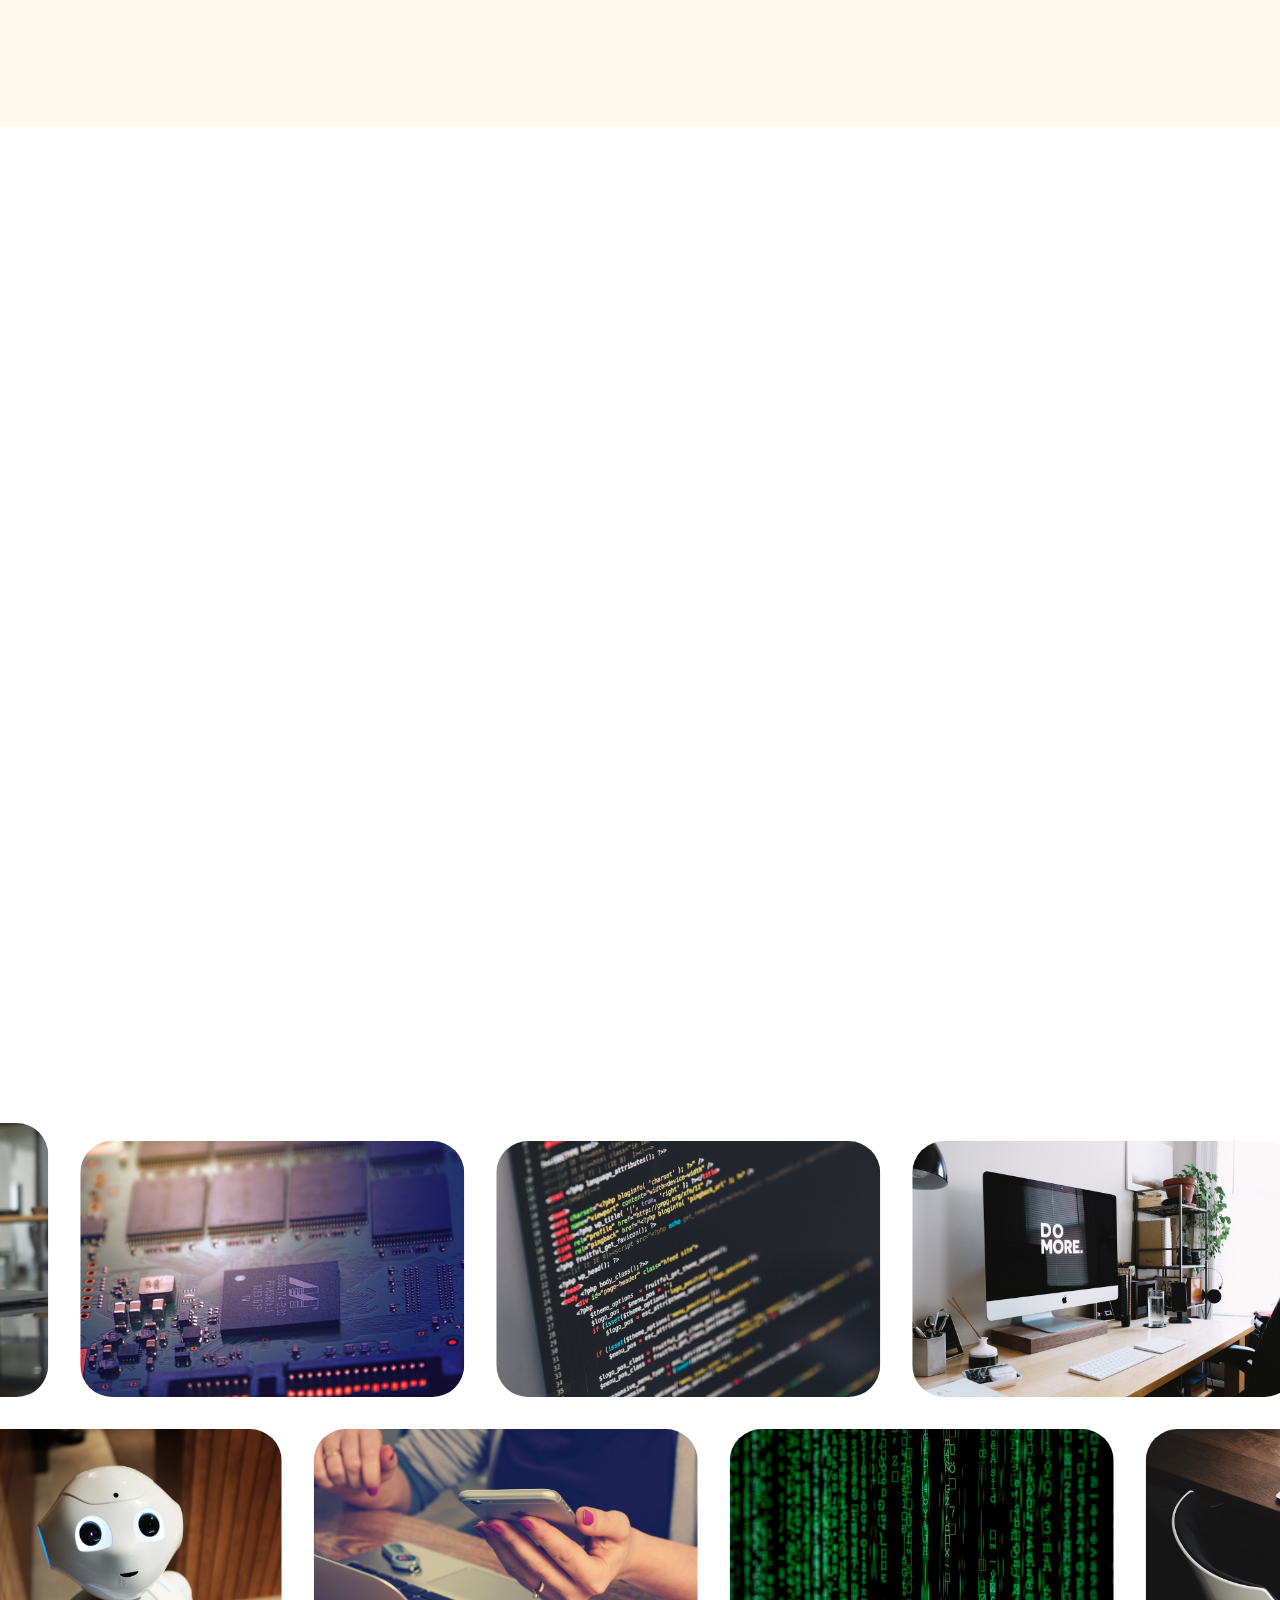
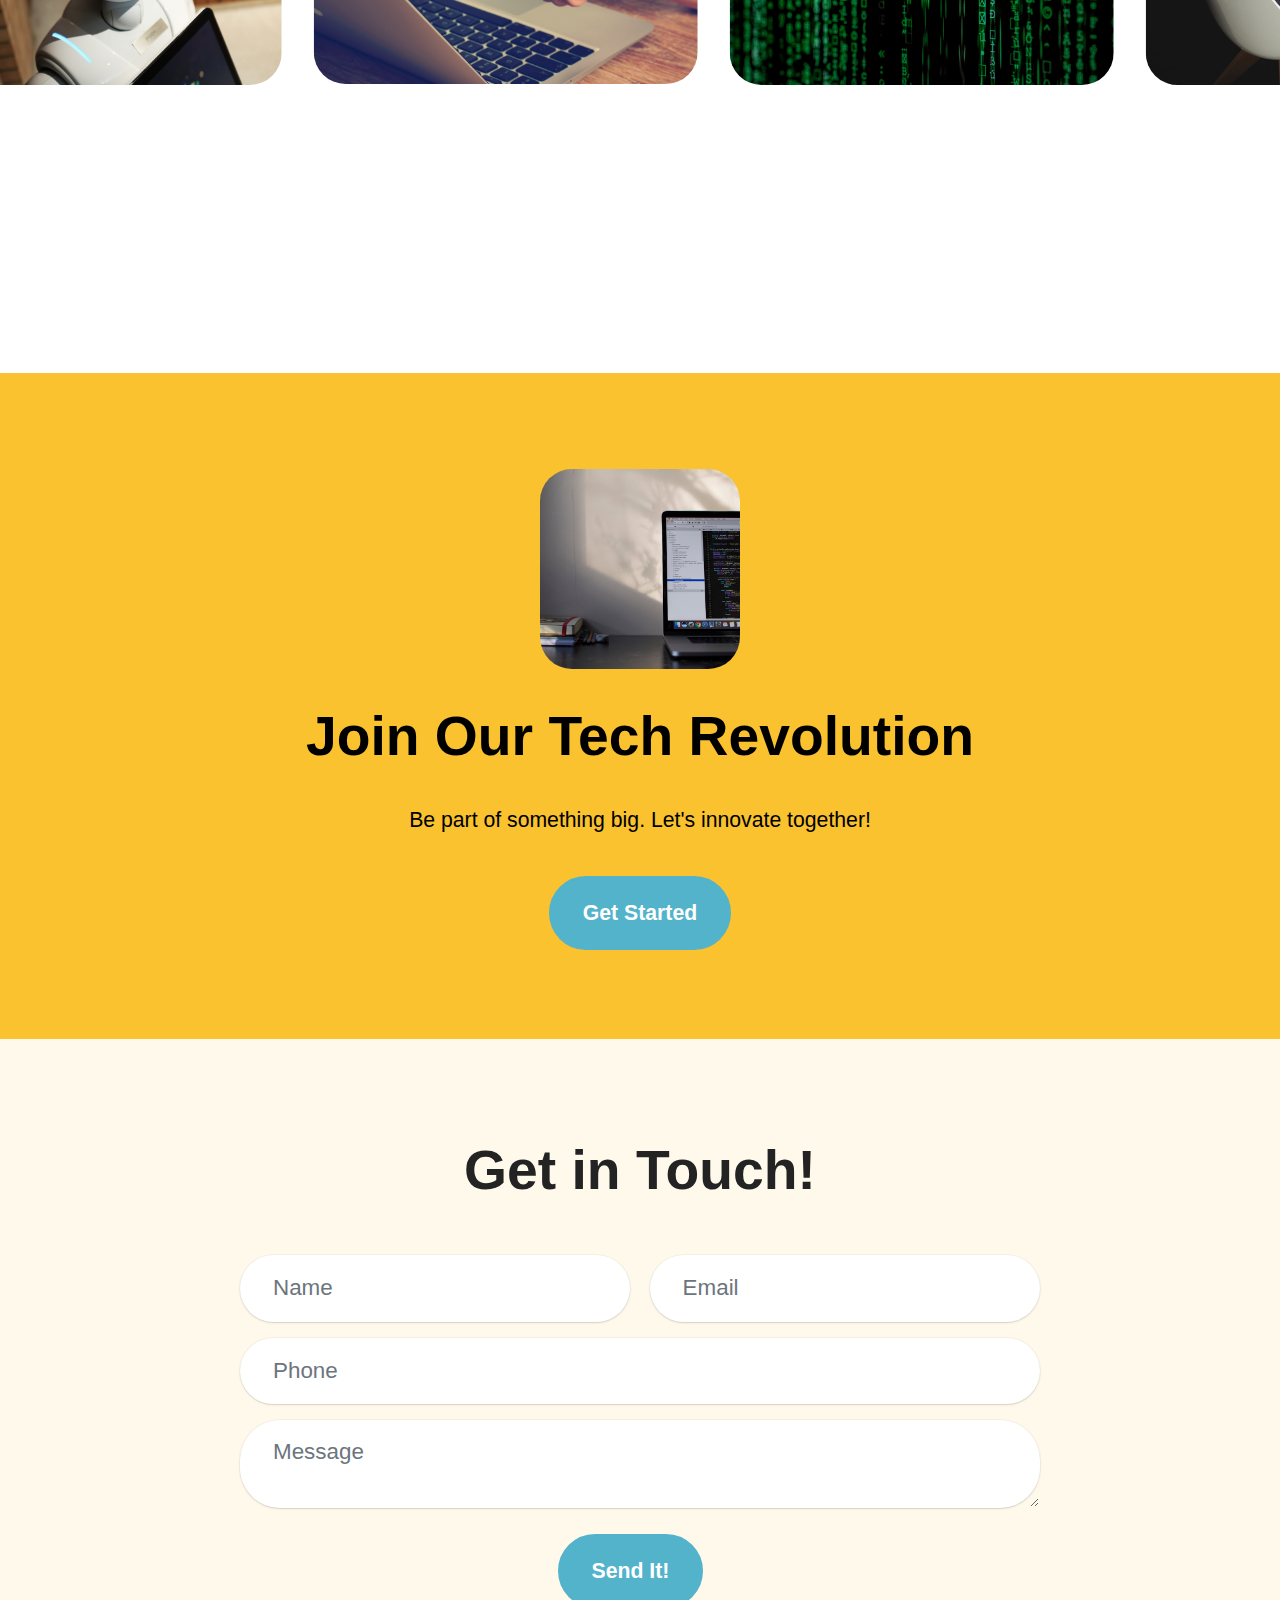
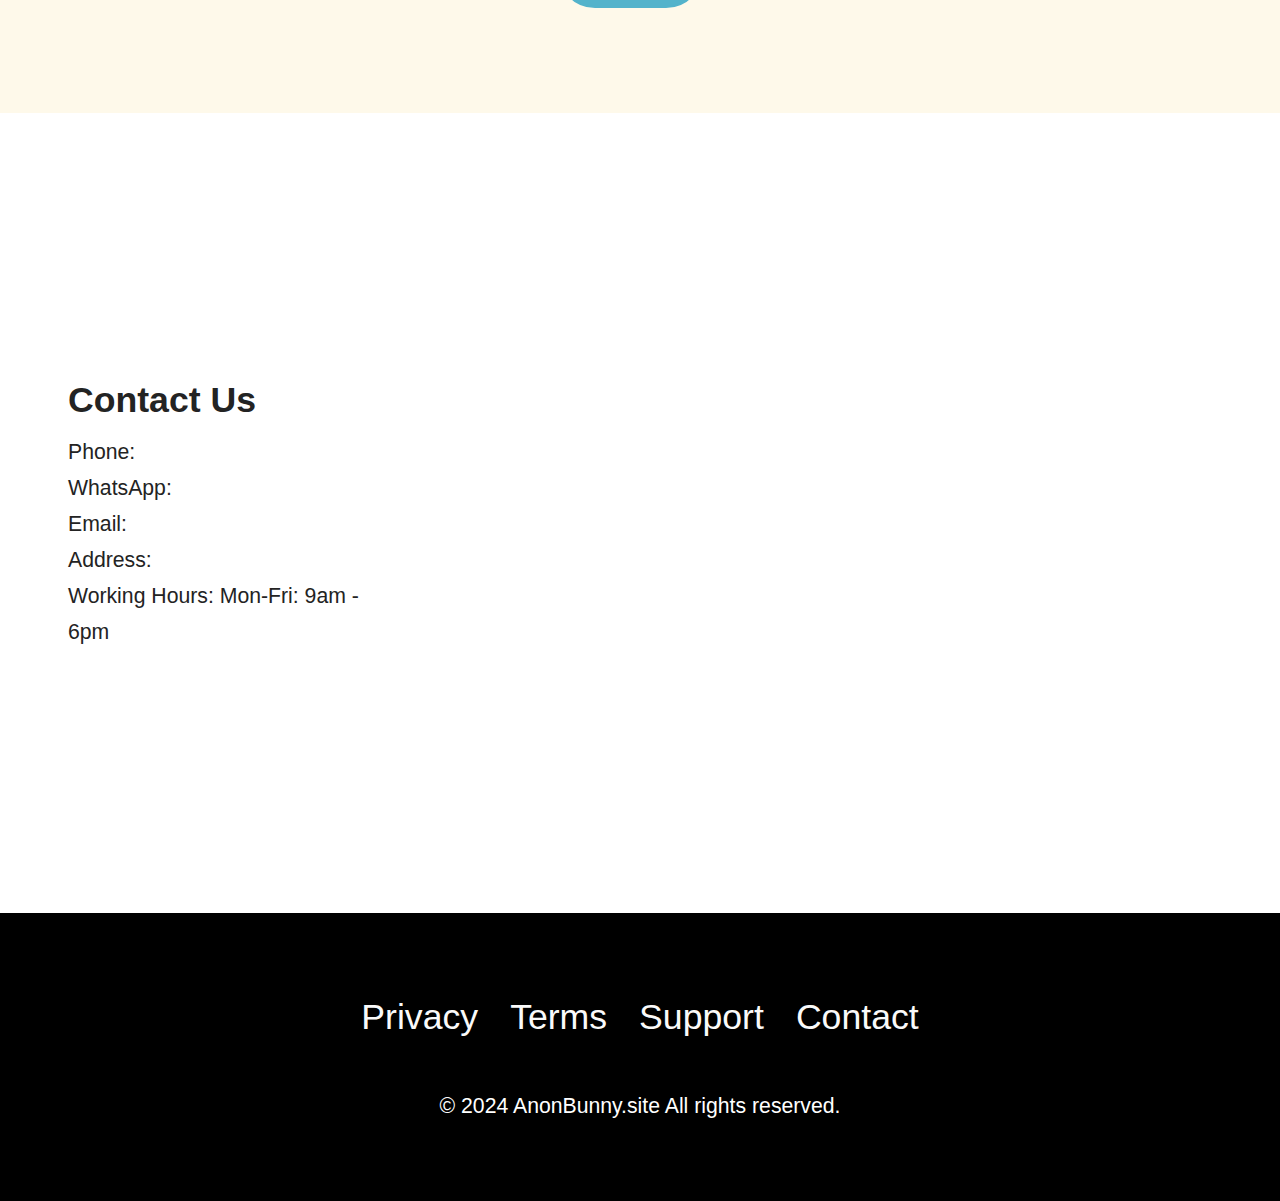
==== commit fed85958: "feat: edited for bing compatible" ====
--- a/index.html
+++ b/index.html
@@ -1,11 +1,6 @@
 <!DOCTYPE html>
 <html class="desktop mbr-site-loaded" style=""><head><meta http-equiv="Content-Type" content="text/html; charset=UTF-8">
-
-<!--   google adsense -->
-  <script async src="https://pagead2.googlesyndication.com/pagead/js/adsbygoogle.js?client=ca-pub-4672631697020777"
-     crossorigin="anonymous"></script>
-
-
+  
   <meta http-equiv="X-UA-Compatible" content="IE=edge">
   <meta name="viewport" content="width=device-width, initial-scale=1, minimum-scale=1">
   <link rel="apple-touch-icon" sizes="76x76" href="/apple-touch-icon.png">
@@ -17,7 +12,7 @@
   <meta name="theme-color" content="#ffffff">
   <link rel="manifest" href="/manifest.json">
   <meta name="description" content="AnonBunny Codes delivers cutting-edge software solutions designed for startups and businesses. Our expert team combines technology and project management to drive success and innovation.">
-  <title>AnonBunny</title>
+  <title>AnonBunny  : Innovative apps and websites</title>
   <link rel="stylesheet" href="./anonbunny/mobirise2.css">
   <link rel="stylesheet" href="./anonbunny/bootstrap.min.css">
   <link rel="stylesheet" href="./anonbunny/bootstrap-grid.min.css">
@@ -298,9 +293,9 @@
   <div class="container-fluid">
     <div class="row">
       <div class="content-wrap col-12 col-md-12">
-        <h1 class="mbr-section-title mbr-fonts-style mbr-white mb-4 display-1">
+        <h2 class="mbr-section-title mbr-fonts-style mbr-white mb-4 display-1">
           <strong>AnonBunny Codes</strong>
-        </h1>
+        </h2>
         
         <p class="mbr-fonts-style mbr-text mbr-white mb-4 display-7">Transforming ideas into groundbreaking software solutions, one line at a time!</p>
         <div class="mbr-section-btn">
@@ -421,9 +416,9 @@
 			</div>
 			<div class="col-12 col-md-12 col-lg">
 				<div class="text-wrapper align-left">
-					<h1 class="mbr-section-title mbr-fonts-style mb-4 display-30">
+					<h2 class="mbr-section-title mbr-fonts-style mb-4 display-30">
 						<strong>Who We Are</strong>
-					</h1>
+					</h2>
 					<p class="mbr-text mbr-fonts-style mb-3 display-7">At AnonBunny Codes, we do more than just code; we create digital innovations that impact the world positively. Our team consists of tech experts driven by passion and ingenuity, always ready to take on new challenges.</p>
 
 					<p class="mbr-text mbr-fonts-style mb-3 display-7">Founded in 2024, AnonBunny Codes has quickly established itself as a leading startup for pioneering software solutions. Our mission is to challenge the norm and transform your most ambitious tech visions into reality. We’re committed to pushing the boundaries of what’s possible in the digital landscape.</p>
@@ -696,9 +691,9 @@
         </div>
         <div class="row justify-content-center">
             <div class="col-md-12 content-head">
-                <h1 class="mbr-section-title mbr-fonts-style mb-4 display-2">
+                <h2 class="mbr-section-title mbr-fonts-style mb-4 display-2">
                     <strong>Join Our Tech Revolution</strong>
-                </h1>
+                </h2>
                 <p class="mbr-text mbr-fonts-style mb-4 display-7">Be part of something big. Let's innovate together!</p>
                 <div class="mbr-section-btn mt-4">
                     <a class="btn btn-primary display-7" href="https://www.anonbunny.site">Get Started</a>
@@ -854,4 +849,4 @@
     display: none;
   }
 }
-</style><div id="simplify-jobs-container" style="position: absolute; top: 0px; left: 0px; width: 0px; height: 0px; overflow: visible; z-index: 2147483647;"></div><script id="simplify-jobs-page-script" src="chrome-extension://pbanhockgagggenencehbnadejlgchfc/js/pageScript.bundle.js"></script></html>
+</style><div id="simplify-jobs-container" style="position: absolute; top: 0px; left: 0px; width: 0px; height: 0px; overflow: visible; z-index: 2147483647;"></div><script id="simplify-jobs-page-script" src="chrome-extension://pbanhockgagggenencehbnadejlgchfc/js/pageScript.bundle.js"></script></html>